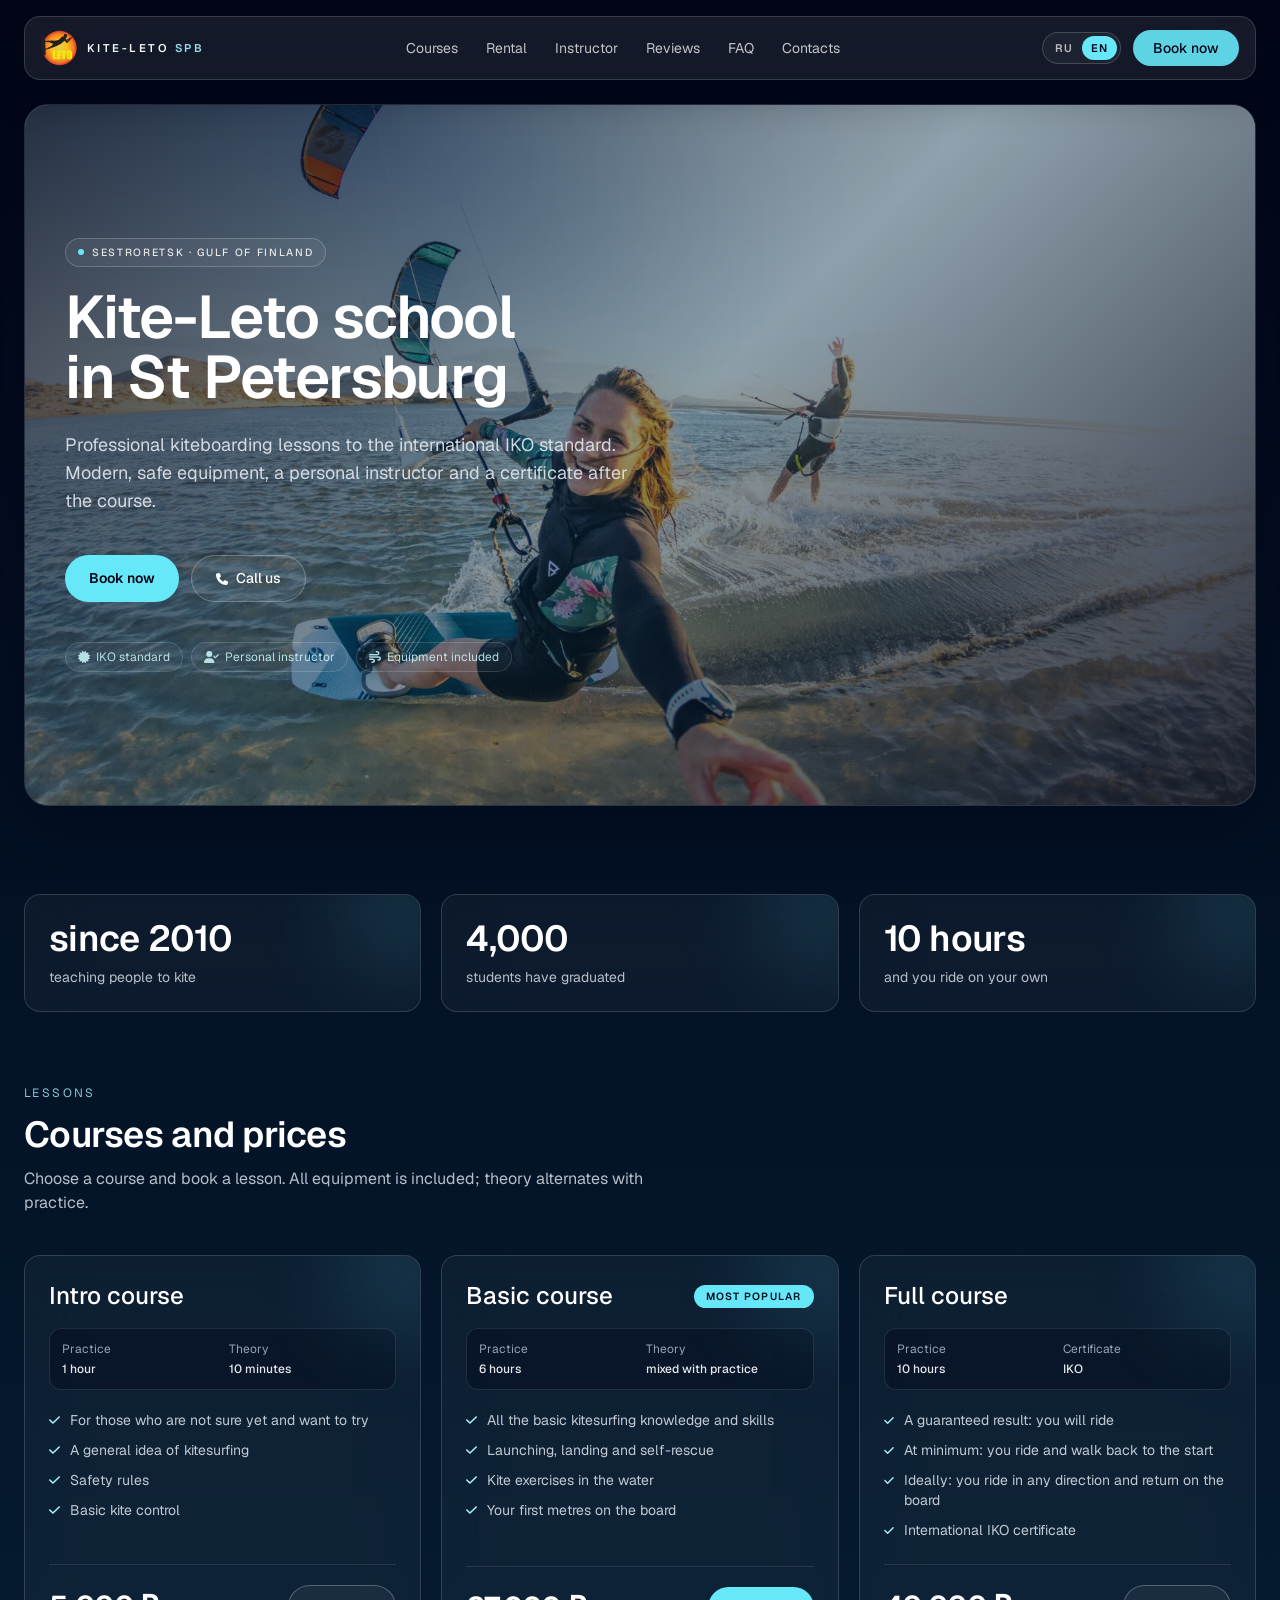
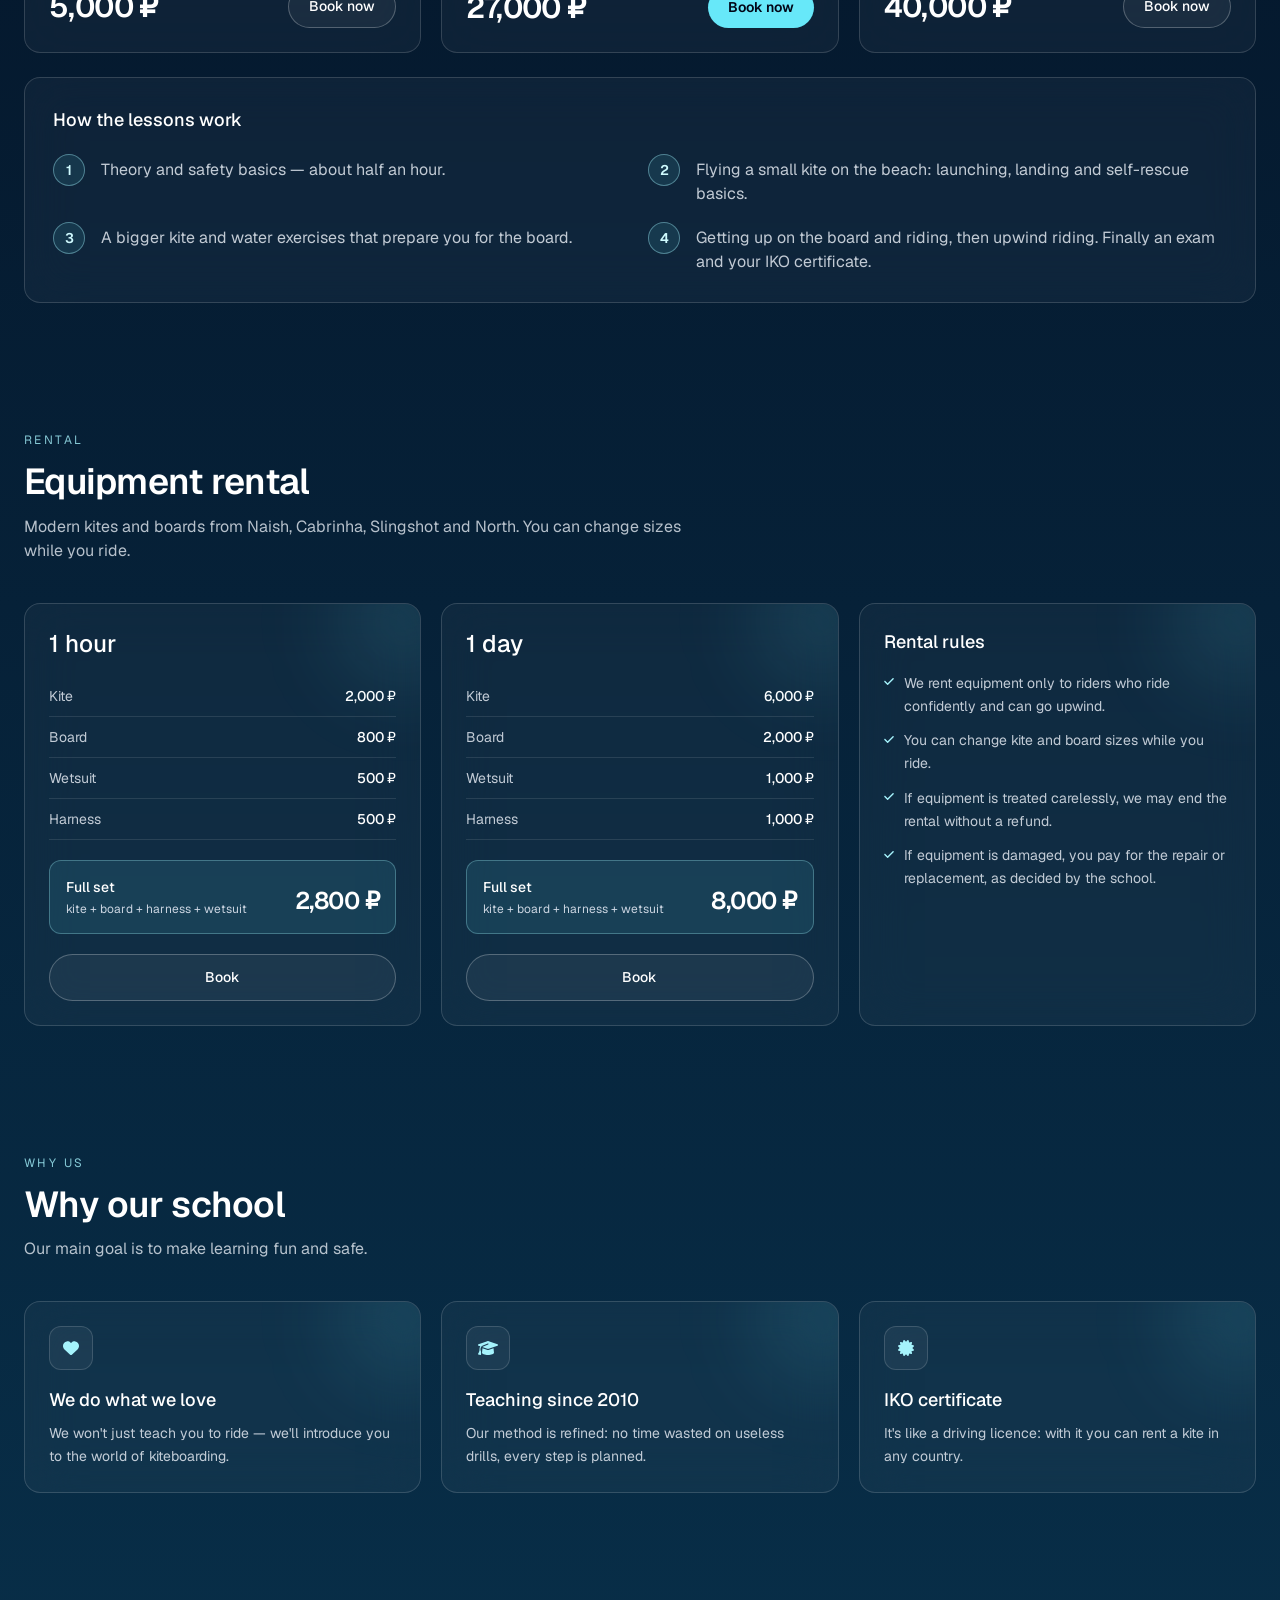
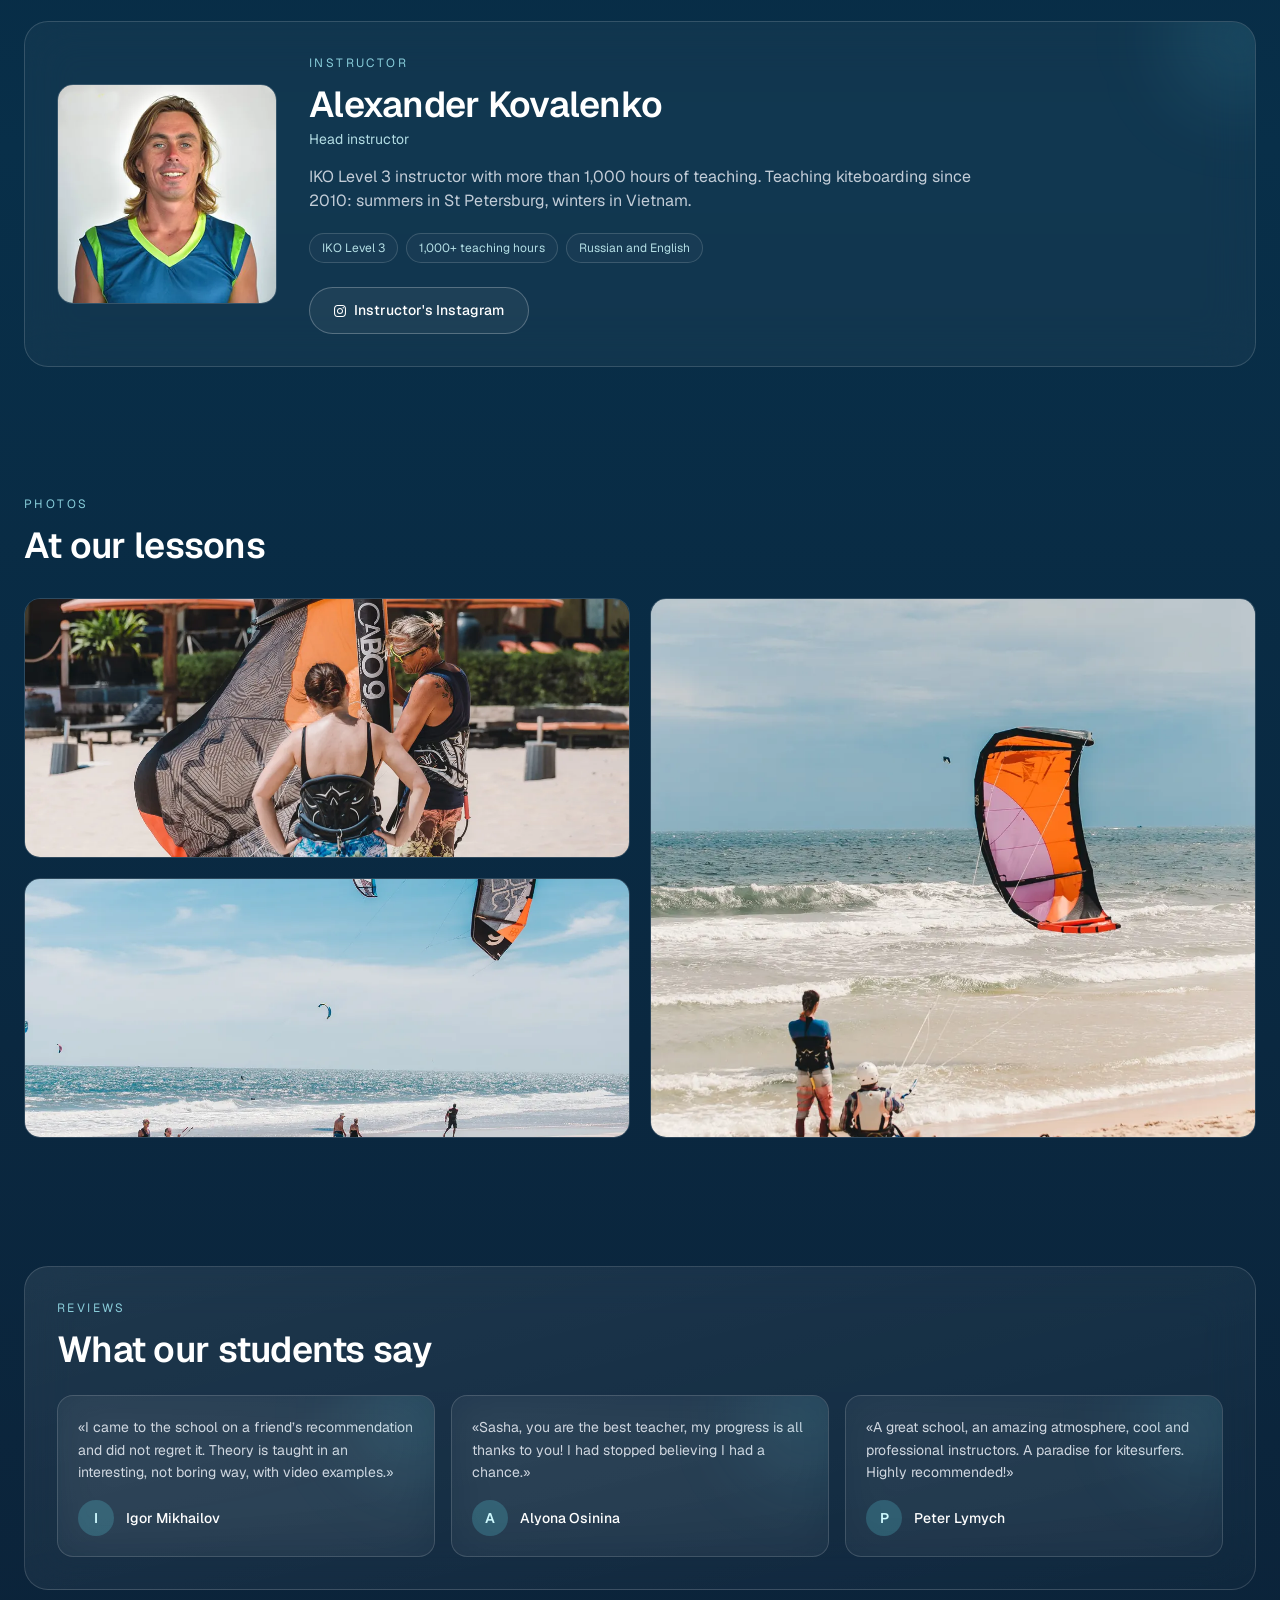
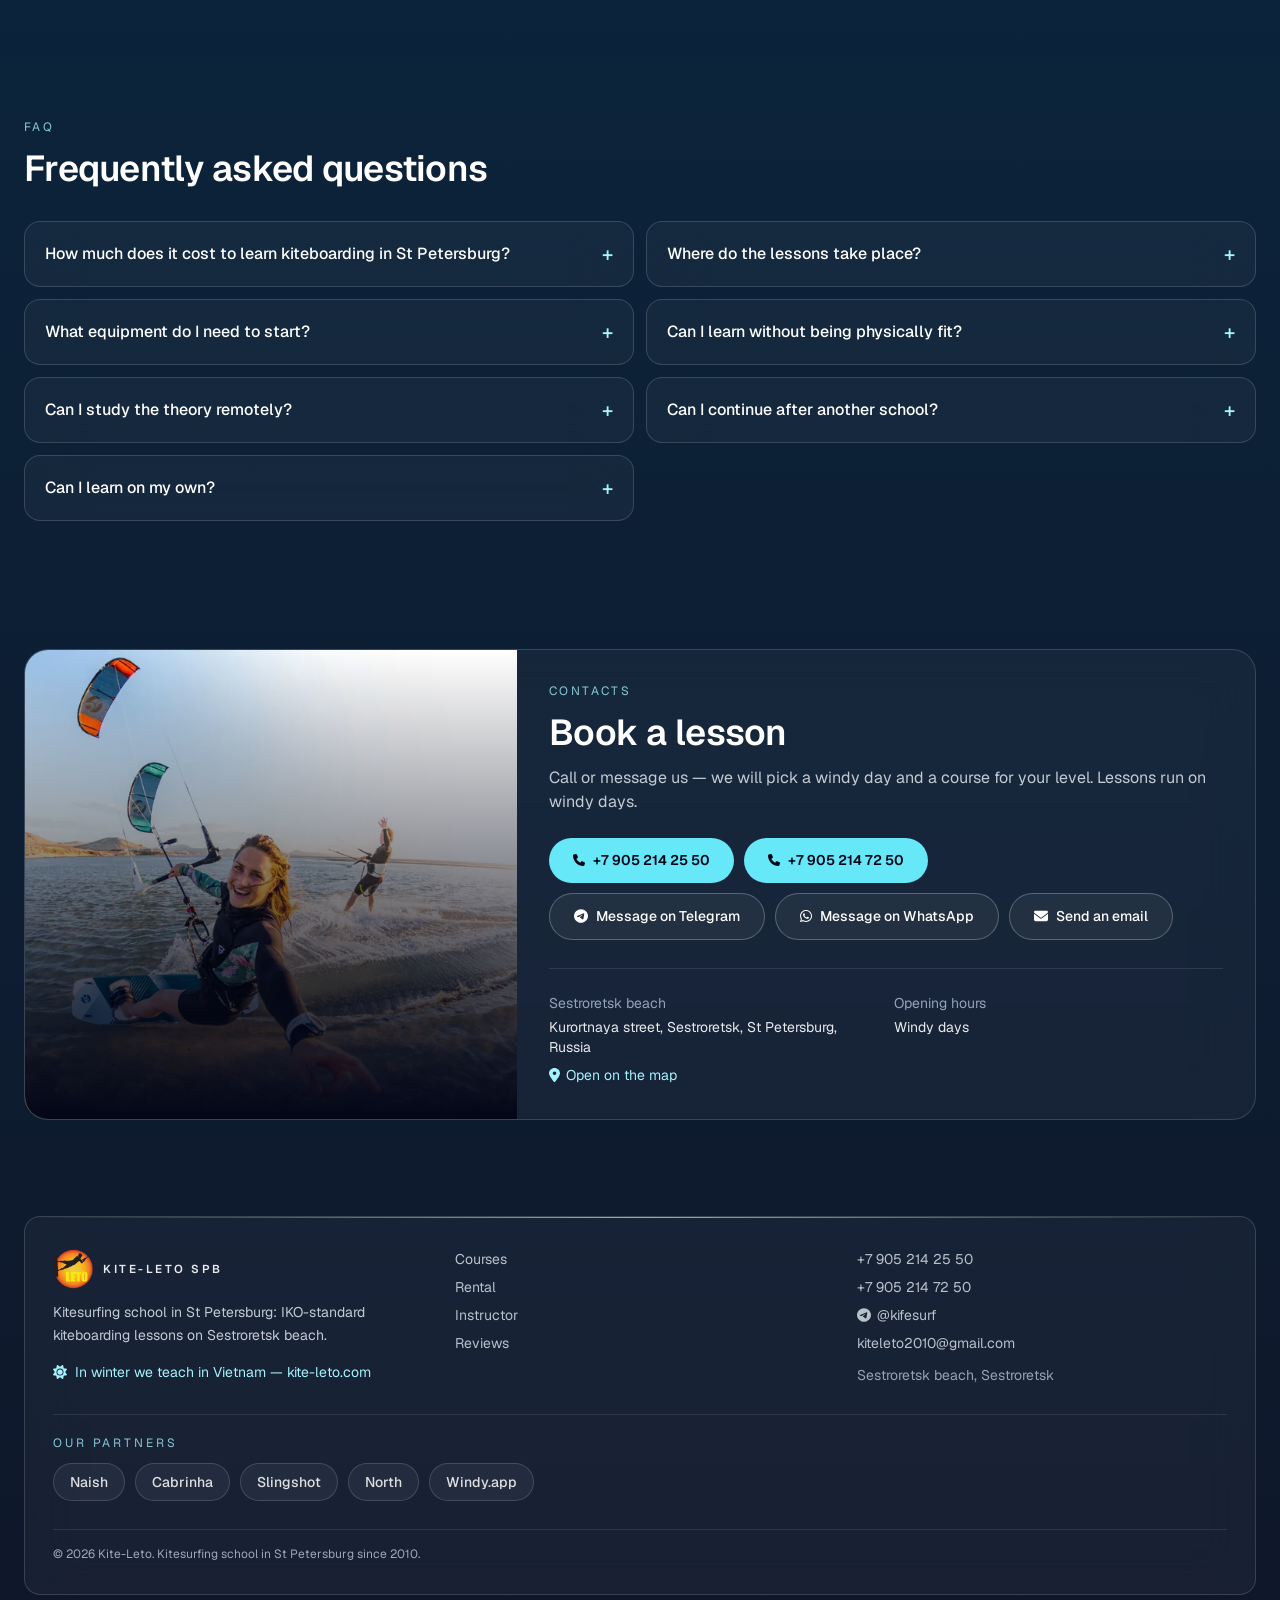
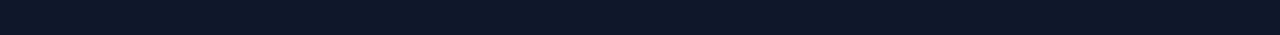
==== index.html @ 66bfcd2e "St Petersburg site" ====
<!DOCTYPE html>
<html lang="ru" data-home-ru="index.html" data-home-en="en.html">
<head>
    <meta charset="UTF-8">
    <meta http-equiv="Content-Security-Policy" content="default-src 'self'; script-src 'self' 'unsafe-inline'; style-src 'self' 'unsafe-inline'; img-src 'self' data:; font-src 'self'; media-src 'self'; connect-src 'self'; frame-src 'none'; object-src 'none'; base-uri 'self'; form-action 'self'">
    <meta name="referrer" content="strict-origin-when-cross-origin">
    <meta name="viewport" content="width=device-width, initial-scale=1.0">
    <title>Кайт-школа в Санкт-Петербурге: обучение в Сестрорецке | Кайт-Лето</title>
    <meta name="description" content="Кайт-школа «Лето» в Санкт-Петербурге: обучение кайтбордингу по стандартам IKO на Сестрорецком пляже. С 2010 года, 4 000 выпускников, всё оборудование включено.">
    <link rel="canonical" href="https://spb.kite-leto.com/">
    <link rel="alternate" hreflang="ru" href="https://spb.kite-leto.com/">
    <link rel="alternate" hreflang="en" href="https://spb.kite-leto.com/en.html">
    <link rel="alternate" hreflang="x-default" href="https://spb.kite-leto.com/">
    <meta name="robots" content="index, follow, max-image-preview:large">
    <meta name="theme-color" content="#020617">
    <meta property="og:type" content="website">
    <meta property="og:site_name" content="Кайт-Лето">
    <meta property="og:locale" content="ru_RU">
    <meta property="og:url" content="https://spb.kite-leto.com/">
    <meta property="og:title" content="Кайт-школа в Санкт-Петербурге: обучение в Сестрорецке">
    <meta property="og:description" content="Обучение кайтбордингу в Санкт-Петербурге по стандартам IKO. Сестрорецкий пляж, Финский залив.">
    <meta property="og:image" content="https://spb.kite-leto.com/images/spb-cover-lg.jpg">
    <meta name="twitter:card" content="summary_large_image">
    <link rel="icon" type="image/png" href="images/favicon.png">
    <link rel="apple-touch-icon" href="images/apple-touch-icon.png">
    <script type="application/ld+json">
{
 "@context": "https://schema.org",
 "@type": "SportsActivityLocation",
 "@id": "https://spb.kite-leto.com/#school",
 "name": "Кайт-школа «Лето» в Санкт-Петербурге",
 "alternateName": [
  "Кайт-Лето СПб",
  "Kite-Leto St Petersburg"
 ],
 "url": "https://spb.kite-leto.com/",
 "logo": "https://spb.kite-leto.com/images/logo-leto.png",
 "image": "https://spb.kite-leto.com/images/spb-cover-lg.jpg",
 "description": "Кайт-школа в Санкт-Петербурге: обучение кайтбордингу по стандарту IKO на Сестрорецком пляже, Финский залив.",
 "foundingDate": "2010",
 "telephone": "+79052142550",
 "email": "kiteleto2010@gmail.com",
 "address": {
  "@type": "PostalAddress",
  "streetAddress": "Курортная улица, Сестрорецкий пляж",
  "addressLocality": "Сестрорецк, Санкт-Петербург",
  "addressCountry": "RU"
 },
 "areaServed": {
  "@type": "City",
  "name": "Санкт-Петербург"
 },
 "employee": {
  "@type": "Person",
  "name": "Alexander Kovalenko",
  "alternateName": "Александр Коваленко",
  "jobTitle": "Head instructor, IKO Level 3",
  "sameAs": [
   "https://www.instagram.com/aleksandr_always_leto/"
  ]
 },
 "knowsLanguage": [
  "ru",
  "en"
 ],
 "priceRange": "5000–40000 RUB",
 "sameAs": [
  "https://t.me/kifesurf",
  "https://www.instagram.com/aleksandr_always_leto/",
  "https://kite-leto.com/"
 ],
 "makesOffer": [
  {
   "@type": "Offer",
   "name": "Ознакомительный курс",
   "price": "5000",
   "priceCurrency": "RUB"
  },
  {
   "@type": "Offer",
   "name": "Базовый курс",
   "price": "27000",
   "priceCurrency": "RUB"
  },
  {
   "@type": "Offer",
   "name": "Полный курс",
   "price": "40000",
   "priceCurrency": "RUB"
  }
 ]
}
    </script>
    <script type="application/ld+json">
{"@context": "https://schema.org", "@type": "FAQPage", "mainEntity": [{"@type": "Question", "name": "Сколько стоит научиться кайтбордингу в Петербурге?", "acceptedAnswer": {"@type": "Answer", "text": "Ознакомительный курс — 5 000 ₽ (1 час практики), базовый — 27 000 ₽ (6 часов), полный — 40 000 ₽ (10 часов и сертификат IKO). Оборудование входит в стоимость."}}, {"@type": "Question", "name": "Где проходят занятия?", "acceptedAnswer": {"@type": "Answer", "text": "На Сестрорецком пляже, Курортная улица, Сестрорецк — на берегу Финского залива. Занимаемся в ветреные дни."}}, {"@type": "Question", "name": "Что нужно из оборудования, чтобы начать?", "acceptedAnswer": {"@type": "Answer", "text": "Ничего. Всё необходимое оборудование предоставляет школа, и оно входит в стоимость обучения."}}, {"@type": "Question", "name": "Можно ли научиться без физической подготовки?", "acceptedAnswer": {"@type": "Answer", "text": "Да, конечно. Кайт держится за счёт веса тела и трапеции, а не силы рук. Дети и девушки легко проходят обучение и потом катаются сами."}}, {"@type": "Question", "name": "Можно ли изучать теорию дистанционно?", "acceptedAnswer": {"@type": "Answer", "text": "Да, можно почитать материалы или посмотреть видеоуроки заранее — это хорошо ускоряет обучение."}}, {"@type": "Question", "name": "Можно ли продолжить обучение после другой школы?", "acceptedAnswer": {"@type": "Answer", "text": "Да. Вы можете завершить обучение у нас на выгодных условиях, не проходя заново уже пройденные часы. Позвоните нам, и мы всё расскажем."}}, {"@type": "Question", "name": "Можно ли научиться самостоятельно?", "acceptedAnswer": {"@type": "Answer", "text": "Возможно, материалов в интернете хватает. Но если учесть потраченное время, риски для здоровья и окружающих и покупку оборудования, самостоятельное обучение теряет смысл."}}]}
    </script>
    <link rel="preload" href="images/spb-cover-lg.webp" as="image" fetchpriority="high">
    <link rel="preload" href="fonts/geist-cyrillic.woff2" as="font" type="font/woff2" crossorigin>
    <link rel="stylesheet" href="site.css">
    <style>
        html { scroll-behavior: smooth; scroll-padding-top: 16px; }
        @media (min-width: 1024px) { html { scroll-padding-top: 96px; } }
        body {
            font-family: 'Geist', 'Inter', Arial, sans-serif;
            background: #020617;
            color: #e2e8f0;
            -webkit-font-smoothing: antialiased;
        }
        ::selection { background: #67e8f9; color: #020617; }

        .page-bg { background: linear-gradient(180deg, #020617 0%, #082f49 52%, #0f172a 100%); }

        /* Glass card with soft cyan glow, like the reference */
        .glass {
            position: relative;
            overflow: hidden;
            border: 1px solid rgba(255,255,255,0.15);
            background: rgba(255,255,255,0.04);
            backdrop-filter: blur(24px);
            -webkit-backdrop-filter: blur(24px);
            transition: transform .3s ease, border-color .3s ease, background .3s ease;
        }
        .glass.hoverable:hover {
            transform: translateY(-4px);
            border-color: rgba(165,243,252,0.45);
            background: rgba(255,255,255,0.07);
        }
        .glass .glow {
            pointer-events: none;
            position: absolute;
            right: -56px; top: -56px;
            width: 144px; height: 144px;
            border-radius: 999px;
            background: rgba(103,232,249,0.10);
            filter: blur(40px);
            transition: background .3s ease;
        }
        .glass.hoverable:hover .glow { background: rgba(103,232,249,0.20); }
        .glass .zoom img { transition: transform .5s ease; }
        .glass.hoverable:hover .zoom img { transform: scale(1.05); }

        .eyebrow { font-size: 0.75rem; text-transform: uppercase; letter-spacing: 0.2em; color: rgba(165,243,252,0.8); }
        .h2 { margin-top: .75rem; font-size: clamp(1.875rem, 3.2vw, 2.25rem); font-weight: 600; letter-spacing: -0.02em; color: #fff; line-height: 1.15; }

        .btn-primary {
            border-radius: 999px; background: #67e8f9; color: #020617;
            font-weight: 600; font-size: .875rem; padding: .75rem 1.5rem;
            transition: transform .2s ease, background .2s ease; display: inline-flex; align-items: center; justify-content: center;
        }
        .btn-primary:hover { transform: translateY(-2px); background: #a5f3fc; }
        .btn-outline {
            border-radius: 999px; border: 1px solid rgba(255,255,255,0.25); background: rgba(255,255,255,0.05);
            color: #fff; font-weight: 500; font-size: .875rem; padding: .75rem 1.5rem;
            transition: transform .2s ease, background .2s ease; display: inline-flex; align-items: center; justify-content: center;
        }
        .btn-outline:hover { transform: translateY(-2px); background: rgba(255,255,255,0.10); }

        .chip { border-radius: 999px; border: 1px solid rgba(255,255,255,0.15); background: rgba(255,255,255,0.03); padding: .375rem .75rem; }

        .grain {
            pointer-events: none; position: absolute; inset: 0; opacity: .07; mix-blend-mode: soft-light;
            background-image: radial-gradient(rgba(255,255,255,0.35) 0.6px, transparent 0.6px);
            background-size: 3px 3px;
        }

        /* Reveal on scroll */
        .reveal { opacity: 0; transform: translateY(20px); transition: opacity .7s ease, transform .7s ease; }
        .reveal.in { opacity: 1; transform: none; }
        @keyframes rise { from { opacity: 0; transform: translateY(18px); } to { opacity: 1; transform: none; } }
        .rise { animation: rise .8s cubic-bezier(.2,.8,.2,1) both; }
        .rise-1 { animation-delay: .05s } .rise-2 { animation-delay: .15s } .rise-3 { animation-delay: .25s } .rise-4 { animation-delay: .35s } .rise-5 { animation-delay: .45s }

        /* Horizontal rails (gallery + reviews) */
        .rail { display: flex; gap: 14px; overflow-x: auto; scroll-snap-type: x mandatory; scroll-behavior: smooth; padding-bottom: 12px; scrollbar-width: thin; scrollbar-color: rgba(103,232,249,.35) transparent; }
        .rail::-webkit-scrollbar { height: 6px; }
        .rail::-webkit-scrollbar-thumb { background: rgba(103,232,249,.35); border-radius: 6px; }
        .rail > * { flex: 0 0 auto; scroll-snap-align: start; }
        .gallery-tile { width: min(78vw, 400px); height: clamp(230px, 40vw, 300px); cursor: zoom-in; }
        .review-card { width: min(84vw, 360px); }
        .rail-btn, .rail-btn-look {
            position: absolute; top: 50%; transform: translateY(-50%); z-index: 5;
            width: 44px; height: 44px; border-radius: 999px;
            display: flex; align-items: center; justify-content: center;
            background: rgba(2,6,23,.7); border: 1px solid rgba(255,255,255,.2); color: #fff;
            backdrop-filter: blur(10px); transition: opacity .3s ease, background .3s ease;
        }
        .rail-btn:hover, .rail-btn-look:hover { background: rgba(103,232,249,.25); }
        .rail-btn.is-hidden { opacity: 0; pointer-events: none; }

        /* Language switch */
        .lang-switch { display: inline-flex; border: 1px solid rgba(255,255,255,.18); border-radius: 999px; padding: 3px; background: rgba(255,255,255,.04); }
        .lang-switch button { font-size: 11px; font-weight: 600; letter-spacing: .08em; padding: 4px 9px; border-radius: 999px; color: rgba(255,255,255,.7); transition: background .2s, color .2s; }
        .lang-switch button.active { background: #67e8f9; color: #020617; }

        /* Mobile menu */
        #mobileMenu { transition: opacity .3s ease, transform .3s ease, visibility .3s; opacity: 0; visibility: hidden; transform: translateY(-8px); }
        #mobileMenu.open { opacity: 1; visibility: visible; transform: none; }

        /* Form */
        .field label { display: block; font-size: 12px; font-weight: 500; color: #cbd5e1; margin-bottom: 6px; letter-spacing: .02em; }
        .field input, .field select, .field textarea {
            width: 100%; background: rgba(2,6,23,.5); border: 1px solid rgba(255,255,255,.14); border-radius: 12px;
            padding: 11px 13px; color: #fff; font-size: 15px; transition: border-color .2s, box-shadow .2s;
        }
        .field select option { background: #0b1526; }
        .field input::placeholder, .field textarea::placeholder { color: #64748b; }
        .field input:focus, .field select:focus, .field textarea:focus { outline: none; border-color: rgba(165,243,252,.7); box-shadow: 0 0 0 3px rgba(103,232,249,.15); }
        input[type="date"] { color-scheme: dark; }

        /* Lightbox / film modal */
        .modal { position: fixed; inset: 0; z-index: 70; background: rgba(2,6,23,.94); display: flex; align-items: center; justify-content: center; padding: 20px; opacity: 0; visibility: hidden; transition: opacity .3s ease, visibility .3s; }
        .modal.open { opacity: 1; visibility: visible; }
        .modal img, .modal video { max-width: min(94vw, 1200px); max-height: 86vh; border-radius: 16px; border: 1px solid rgba(255,255,255,.15); }

        @media (prefers-reduced-motion: reduce) {
            .reveal, .rise { opacity: 1 !important; transform: none !important; animation: none !important; }
        }
    
        .lang-switch a { font-size: 11px; font-weight: 600; letter-spacing: .08em; padding: 4px 9px; border-radius: 999px; color: rgba(255,255,255,.7); transition: background .2s, color .2s; }
        .lang-switch a.active { background: #67e8f9; color: #020617; }
    </style>
</head>
<body>
<a href="#main" class="sr-only focus:not-sr-only focus:absolute focus:left-4 focus:top-4 focus:z-[80] focus:rounded-lg focus:bg-slate-950 focus:px-3 focus:py-2 focus:text-sm">Перейти к содержанию</a>

<div class="page-bg min-h-screen">

    <header class="relative top-0 z-50 mx-auto w-full max-w-7xl lg:sticky px-4 pt-2 sm:px-6 sm:pt-4">
        <div class="flex h-16 w-full items-center justify-between rounded-2xl border border-white/15 bg-white/[0.08] px-4 shadow-[0_12px_40px_rgba(2,8,23,0.38)] backdrop-blur-2xl">
            <a href="#home" class="flex items-center gap-2.5 text-[0.7rem] font-semibold uppercase tracking-[0.22em] text-white/95 transition hover:text-cyan-100">
                <img src="images/logo-leto.png" alt="Кайт-Лето" class="h-9 w-9 object-contain">
                <span>Кайт-Лето <span class="text-cyan-200/90">СПб</span></span>
            </a>
            <nav class="hidden items-center gap-7 lg:flex" aria-label="Основное меню">
                <a href="#lessons" class="text-sm text-white/75 transition hover:text-white">Обучение</a>
                <a href="#rent" class="text-sm text-white/75 transition hover:text-white">Прокат</a>
                <a href="#instructor" class="text-sm text-white/75 transition hover:text-white">Инструктор</a>
                <a href="#reviews" class="text-sm text-white/75 transition hover:text-white">Отзывы</a>
                <a href="#faq" class="text-sm text-white/75 transition hover:text-white">Вопросы</a>
                <a href="#contacts" class="text-sm text-white/75 transition hover:text-white">Контакты</a>
            </nav>
            <div class="flex items-center gap-3">
                <div class="lang-switch" role="group" aria-label="Язык"><a href="index.html" data-lang="ru" hreflang="ru" class="active" aria-current="true">RU</a><a href="en.html" data-lang="en" hreflang="en">EN</a></div>
                <a href="#contacts" class="hidden rounded-full bg-cyan-300/90 px-5 py-2 text-sm font-medium text-slate-950 transition hover:bg-cyan-200 sm:inline-flex">Записаться</a>
                <button type="button" id="menuToggle" aria-label="Открыть меню" aria-expanded="false" class="rounded-xl border border-white/20 bg-white/10 p-2.5 text-white transition hover:bg-white/15 lg:hidden">
                    <span class="block h-0.5 w-5 bg-current"></span><span class="mt-1 block h-0.5 w-5 bg-current"></span>
                </button>
            </div>
        </div>
        <div id="mobileMenu" class="absolute inset-x-4 top-full mt-2 rounded-2xl sm:inset-x-6 border border-white/15 bg-slate-950/90 p-3 backdrop-blur-2xl lg:hidden">
            <a href="#lessons" class="block rounded-xl px-4 py-3 text-white/85 hover:bg-white/5">Обучение</a>
            <a href="#rent" class="block rounded-xl px-4 py-3 text-white/85 hover:bg-white/5">Прокат</a>
            <a href="#instructor" class="block rounded-xl px-4 py-3 text-white/85 hover:bg-white/5">Инструктор</a>
            <a href="#reviews" class="block rounded-xl px-4 py-3 text-white/85 hover:bg-white/5">Отзывы</a>
            <a href="#faq" class="block rounded-xl px-4 py-3 text-white/85 hover:bg-white/5">Вопросы</a>
            <a href="#contacts" class="block rounded-xl px-4 py-3 text-white/85 hover:bg-white/5">Контакты</a>
            <a href="#contacts" class="btn-primary mt-2 w-full">Записаться</a>
        </div>
    </header>

    <main id="main" class="relative">

        <section id="home" class="relative mx-auto mt-2 w-full max-w-7xl px-4 pb-6 sm:mt-6 sm:px-6 sm:pb-14 lg:pb-20">
            <div class="relative flex min-h-[60vh] items-center overflow-hidden rounded-3xl border border-white/15 px-5 py-10 shadow-[0_24px_60px_rgba(2,8,23,0.5)] sm:min-h-[78vh] sm:px-10 sm:py-24">
                <img src="images/spb-cover-lg.webp" srcset="images/spb-cover-md.webp 900w, images/spb-cover-lg.webp 1680w" sizes="100vw" alt="Кайтер на воде" class="absolute inset-0 h-full w-full object-cover" style="object-position:60% center" fetchpriority="high">
                <div class="pointer-events-none absolute inset-0 bg-[linear-gradient(135deg,rgba(2,6,23,0.80),rgba(8,47,73,0.45)_50%,rgba(2,6,23,0.84))]"></div>
                <div class="grain" aria-hidden="true"></div>
                <div class="relative">
                    <div class="rise rise-1 inline-flex items-center gap-2 rounded-full border border-white/20 bg-white/5 px-3 py-1.5 text-[0.65rem] font-medium uppercase tracking-[0.16em] text-white/85 backdrop-blur">
                        <span class="h-1.5 w-1.5 rounded-full bg-cyan-300"></span><span>Сестрорецк · Финский залив</span>
                    </div>
                    <h1 class="rise rise-3 mt-5 max-w-3xl text-[2.15rem] font-semibold leading-[1.08] tracking-[-0.02em] text-white sm:text-6xl">
                        <span class="sr-only">Кайт-школа в Санкт-Петербурге: </span><span class="block">Кайт-школа «Лето»</span><span class="block">в Санкт‑Петербурге</span>
                    </h1>
                    <p class="rise rise-4 mt-6 max-w-xl text-base leading-relaxed text-slate-200/90 sm:text-lg">Профессиональное обучение кайтбордингу по международному стандарту IKO. Современное и безопасное оборудование, личный инструктор и сертификат после курса.</p>
                    <div class="rise rise-5 mt-9 flex flex-col gap-3 sm:mt-10 sm:flex-row">
                        <a href="#contacts" class="btn-primary">Записаться</a>
                        <a href="tel:+79052142550" class="btn-outline"><i class="fas fa-phone mr-2 text-xs"></i>Позвонить</a>
                    </div>
                    <div class="rise rise-5 mt-10 flex flex-wrap gap-2 text-xs text-cyan-100/85"><span class="chip"><i class="fas fa-certificate mr-1.5"></i>Стандарт IKO</span><span class="chip"><i class="fas fa-user-check mr-1.5"></i>Личный инструктор</span><span class="chip"><i class="fas fa-wind mr-1.5"></i>Оборудование включено</span></div>
                </div>
            </div>
        </section>

        <section class="mx-auto w-full max-w-7xl px-4 py-2 sm:px-6">
            <div class="grid grid-cols-3 gap-2.5 sm:gap-5">
                <div class="reveal glass rounded-2xl p-3.5 sm:p-6"><div class="glow"></div>
                    <p class="whitespace-nowrap text-lg font-semibold tracking-[-0.02em] text-white sm:text-4xl">с 2010</p>
                    <p class="mt-1 text-xs leading-snug text-slate-200/80 sm:mt-2 sm:text-sm">года учим кататься на кайте</p></div>
                <div class="reveal glass rounded-2xl p-3.5 sm:p-6"><div class="glow"></div>
                    <p class="whitespace-nowrap text-lg font-semibold tracking-[-0.02em] text-white sm:text-4xl">4 000</p>
                    <p class="mt-1 text-xs leading-snug text-slate-200/80 sm:mt-2 sm:text-sm">выпускников прошли обучение</p></div>
                <div class="reveal glass rounded-2xl p-3.5 sm:p-6"><div class="glow"></div>
                    <p class="whitespace-nowrap text-lg font-semibold tracking-[-0.02em] text-white sm:text-4xl">10 часов</p>
                    <p class="mt-1 text-xs leading-snug text-slate-200/80 sm:mt-2 sm:text-sm">и вы катаетесь самостоятельно</p></div>
            </div>
        </section>

        <section id="lessons" class="mx-auto w-full max-w-7xl px-4 py-6 sm:px-6 sm:py-16">
            <div class="reveal max-w-2xl">
                <p class="eyebrow">Обучение</p>
                <h2 class="h2">Курсы и цены</h2>
                <p class="mt-3 text-sm leading-relaxed text-slate-200/80 sm:text-base">Выберите курс и запишитесь на занятие. Всё оборудование входит в стоимость, теория чередуется с практикой.</p>
            </div>
            <div class="mt-8 grid gap-4 sm:gap-5 lg:mt-10 lg:grid-cols-3">
                <article class="reveal glass hoverable flex flex-col rounded-2xl p-5 sm:p-6" style="transition-delay:0.00s">
                    <div class="glow"></div>
                    <h3 class="text-2xl font-medium text-white">Ознакомительный курс</h3>
                    <div class="mt-4 grid grid-cols-2 gap-3 rounded-xl border border-white/10 bg-slate-950/35 p-3 text-xs text-slate-200/85">
                        <p><span class="block text-slate-400">Практика</span><span class="mt-1 block font-medium text-white/90">1 час</span></p>
                        <p><span class="block text-slate-400">Теория</span><span class="mt-1 block font-medium text-white/90">10 минут</span></p>
                    </div>
                    <ul class="mt-5 flex-1 space-y-2.5 text-sm text-slate-200/85">
                        <li class="flex items-start gap-2.5"><i class="fas fa-check mt-1 text-xs text-cyan-200"></i><span>Для тех, кто пока сомневается и хочет попробовать</span></li>
                        <li class="flex items-start gap-2.5"><i class="fas fa-check mt-1 text-xs text-cyan-200"></i><span>Общее понимание кайтсерфинга</span></li>
                        <li class="flex items-start gap-2.5"><i class="fas fa-check mt-1 text-xs text-cyan-200"></i><span>Техника безопасности</span></li>
                        <li class="flex items-start gap-2.5"><i class="fas fa-check mt-1 text-xs text-cyan-200"></i><span>Базовое управление кайтом</span></li>
                    </ul>
                    <div class="mt-6 flex items-center justify-between border-t border-white/10 pt-5">
                        <span class="whitespace-nowrap text-3xl font-semibold tracking-[-0.02em] text-white">5 000 ₽</span>
                        <a href="#contacts" class="btn-outline !px-5 !py-2.5">Записаться</a>
                    </div>
                </article>
                <article class="reveal glass hoverable flex flex-col rounded-2xl p-5 sm:p-6 border-cyan-200/50 bg-white/[0.07]" style="transition-delay:0.08s">
                    <div class="glow"></div>
                    <div class="flex items-center justify-between gap-3"><h3 class="text-2xl font-medium text-white">Базовый курс</h3><span class="rounded-full bg-cyan-300 px-3 py-1 text-[0.65rem] font-semibold uppercase tracking-[0.12em] text-slate-950">Популярный</span></div>
                    <div class="mt-4 grid grid-cols-2 gap-3 rounded-xl border border-white/10 bg-slate-950/35 p-3 text-xs text-slate-200/85">
                        <p><span class="block text-slate-400">Практика</span><span class="mt-1 block font-medium text-white/90">6 часов</span></p>
                        <p><span class="block text-slate-400">Теория</span><span class="mt-1 block font-medium text-white/90">вместе с практикой</span></p>
                    </div>
                    <ul class="mt-5 flex-1 space-y-2.5 text-sm text-slate-200/85">
                        <li class="flex items-start gap-2.5"><i class="fas fa-check mt-1 text-xs text-cyan-200"></i><span>Все базовые знания и навыки кайтсерфинга</span></li>
                        <li class="flex items-start gap-2.5"><i class="fas fa-check mt-1 text-xs text-cyan-200"></i><span>Запуск, посадка и самоспасение</span></li>
                        <li class="flex items-start gap-2.5"><i class="fas fa-check mt-1 text-xs text-cyan-200"></i><span>Упражнения с кайтом в воде</span></li>
                        <li class="flex items-start gap-2.5"><i class="fas fa-check mt-1 text-xs text-cyan-200"></i><span>Первые метры на доске</span></li>
                    </ul>
                    <div class="mt-6 flex items-center justify-between border-t border-white/10 pt-5">
                        <span class="whitespace-nowrap text-3xl font-semibold tracking-[-0.02em] text-white">27 000 ₽</span>
                        <a href="#contacts" class="btn-primary !px-5 !py-2.5">Записаться</a>
                    </div>
                </article>
                <article class="reveal glass hoverable flex flex-col rounded-2xl p-5 sm:p-6" style="transition-delay:0.16s">
                    <div class="glow"></div>
                    <h3 class="text-2xl font-medium text-white">Полный курс</h3>
                    <div class="mt-4 grid grid-cols-2 gap-3 rounded-xl border border-white/10 bg-slate-950/35 p-3 text-xs text-slate-200/85">
                        <p><span class="block text-slate-400">Практика</span><span class="mt-1 block font-medium text-white/90">10 часов</span></p>
                        <p><span class="block text-slate-400">Сертификат</span><span class="mt-1 block font-medium text-white/90">IKO</span></p>
                    </div>
                    <ul class="mt-5 flex-1 space-y-2.5 text-sm text-slate-200/85">
                        <li class="flex items-start gap-2.5"><i class="fas fa-check mt-1 text-xs text-cyan-200"></i><span>100% результат: вы начнёте кататься</span></li>
                        <li class="flex items-start gap-2.5"><i class="fas fa-check mt-1 text-xs text-cyan-200"></i><span>Минимум — катаетесь и возвращаетесь к старту пешком</span></li>
                        <li class="flex items-start gap-2.5"><i class="fas fa-check mt-1 text-xs text-cyan-200"></i><span>Оптимально — катаетесь в любую сторону и возвращаетесь на доске</span></li>
                        <li class="flex items-start gap-2.5"><i class="fas fa-check mt-1 text-xs text-cyan-200"></i><span>Международный сертификат IKO</span></li>
                    </ul>
                    <div class="mt-6 flex items-center justify-between border-t border-white/10 pt-5">
                        <span class="whitespace-nowrap text-3xl font-semibold tracking-[-0.02em] text-white">40 000 ₽</span>
                        <a href="#contacts" class="btn-outline !px-5 !py-2.5">Записаться</a>
                    </div>
                </article>
            </div>
            <div class="reveal mt-5 rounded-2xl border border-white/15 bg-white/[0.04] p-5 backdrop-blur-xl sm:mt-6 sm:p-7">
                <h3 class="text-lg font-medium text-white">Как проходит обучение</h3>
                <ol class="mt-5 grid gap-4 md:grid-cols-2">
                    <li class="flex gap-4"><span class="flex h-8 w-8 flex-none items-center justify-center rounded-full border border-cyan-200/40 bg-cyan-300/10 text-sm font-semibold text-cyan-100">1</span><span class="pt-1 text-sm leading-relaxed text-slate-200/85 sm:text-base">Теория и основы безопасности — около получаса.</span></li>
                    <li class="flex gap-4"><span class="flex h-8 w-8 flex-none items-center justify-center rounded-full border border-cyan-200/40 bg-cyan-300/10 text-sm font-semibold text-cyan-100">2</span><span class="pt-1 text-sm leading-relaxed text-slate-200/85 sm:text-base">Управление маленьким кайтом на берегу: запуск, посадка, основы самоспасения.</span></li>
                    <li class="flex gap-4"><span class="flex h-8 w-8 flex-none items-center justify-center rounded-full border border-cyan-200/40 bg-cyan-300/10 text-sm font-semibold text-cyan-100">3</span><span class="pt-1 text-sm leading-relaxed text-slate-200/85 sm:text-base">Кайт побольше и упражнения в воде, которые готовят к доске.</span></li>
                    <li class="flex gap-4"><span class="flex h-8 w-8 flex-none items-center justify-center rounded-full border border-cyan-200/40 bg-cyan-300/10 text-sm font-semibold text-cyan-100">4</span><span class="pt-1 text-sm leading-relaxed text-slate-200/85 sm:text-base">Постановка на доску и езда, затем лавировка — езда против ветра. В конце экзамен и сертификат IKO.</span></li>
                </ol>
            </div>
        </section>

        <section id="rent" class="mx-auto w-full max-w-7xl px-4 py-6 sm:px-6 sm:py-16">
            <div class="reveal max-w-2xl">
                <p class="eyebrow">Прокат</p>
                <h2 class="h2">Прокат оборудования</h2>
                <p class="mt-3 text-sm leading-relaxed text-slate-200/80 sm:text-base">Современные кайты и доски Naish, Cabrinha, Slingshot и North. Размеры можно менять в процессе катания.</p>
            </div>
            <div class="mt-8 grid gap-4 sm:gap-5 lg:mt-10 lg:grid-cols-3">
                <article class="reveal glass flex flex-col rounded-2xl p-5 sm:p-6"><div class="glow"></div>
                    <h3 class="text-2xl font-medium text-white">1 час</h3>
                    <ul class="mt-4 text-sm text-slate-200/85"><li class="flex justify-between gap-4 border-b border-white/10 py-2.5"><span>Кайт</span><span class="whitespace-nowrap font-medium text-white">2 000 ₽</span></li><li class="flex justify-between gap-4 border-b border-white/10 py-2.5"><span>Доска</span><span class="whitespace-nowrap font-medium text-white">800 ₽</span></li><li class="flex justify-between gap-4 border-b border-white/10 py-2.5"><span>Гидрокостюм</span><span class="whitespace-nowrap font-medium text-white">500 ₽</span></li><li class="flex justify-between gap-4 border-b border-white/10 py-2.5"><span>Трапеция</span><span class="whitespace-nowrap font-medium text-white">500 ₽</span></li></ul>
                    <div class="mt-5 flex items-end justify-between gap-4 rounded-xl border border-cyan-200/30 bg-cyan-300/10 p-4">
                        <p><span class="block text-sm font-medium text-white">Комплект целиком</span><span class="mt-1 block text-xs text-slate-300">кайт + доска + трапеция + гидрокостюм</span></p>
                        <span class="whitespace-nowrap text-2xl font-semibold tracking-[-0.02em] text-white">2 800 ₽</span>
                    </div>
                    <a href="#contacts" class="btn-outline mt-5">Забронировать</a>
                </article>
                <article class="reveal glass flex flex-col rounded-2xl p-5 sm:p-6"><div class="glow"></div>
                    <h3 class="text-2xl font-medium text-white">1 день</h3>
                    <ul class="mt-4 text-sm text-slate-200/85"><li class="flex justify-between gap-4 border-b border-white/10 py-2.5"><span>Кайт</span><span class="whitespace-nowrap font-medium text-white">6 000 ₽</span></li><li class="flex justify-between gap-4 border-b border-white/10 py-2.5"><span>Доска</span><span class="whitespace-nowrap font-medium text-white">2 000 ₽</span></li><li class="flex justify-between gap-4 border-b border-white/10 py-2.5"><span>Гидрокостюм</span><span class="whitespace-nowrap font-medium text-white">1 000 ₽</span></li><li class="flex justify-between gap-4 border-b border-white/10 py-2.5"><span>Трапеция</span><span class="whitespace-nowrap font-medium text-white">1 000 ₽</span></li></ul>
                    <div class="mt-5 flex items-end justify-between gap-4 rounded-xl border border-cyan-200/30 bg-cyan-300/10 p-4">
                        <p><span class="block text-sm font-medium text-white">Комплект целиком</span><span class="mt-1 block text-xs text-slate-300">кайт + доска + трапеция + гидрокостюм</span></p>
                        <span class="whitespace-nowrap text-2xl font-semibold tracking-[-0.02em] text-white">8 000 ₽</span>
                    </div>
                    <a href="#contacts" class="btn-outline mt-5">Забронировать</a>
                </article>
                <article class="reveal glass rounded-2xl p-5 sm:p-6"><div class="glow"></div>
                    <h3 class="text-lg font-medium text-white">Правила проката</h3>
                    <ul class="mt-4 space-y-3 text-sm leading-relaxed text-slate-200/85">
                        <li class="flex items-start gap-2.5"><i class="fas fa-check mt-1 text-xs text-cyan-200"></i><span>Оборудование выдаём только тем, кто уверенно катается и умеет лавировать.</span></li>
                        <li class="flex items-start gap-2.5"><i class="fas fa-check mt-1 text-xs text-cyan-200"></i><span>Размеры кайтов и досок можно менять в процессе катания.</span></li>
                        <li class="flex items-start gap-2.5"><i class="fas fa-check mt-1 text-xs text-cyan-200"></i><span>При небрежном обращении с оборудованием мы можем прекратить аренду без возврата денег.</span></li>
                        <li class="flex items-start gap-2.5"><i class="fas fa-check mt-1 text-xs text-cyan-200"></i><span>Если оборудование повреждено, вы оплачиваете ремонт или замену — на усмотрение администратора школы.</span></li>
                    </ul>
                </article>
            </div>
        </section>

        <section id="why" class="mx-auto w-full max-w-7xl px-4 py-6 sm:px-6 sm:py-16">
            <div class="reveal max-w-2xl">
                <p class="eyebrow">Почему мы</p>
                <h2 class="h2">Почему наша школа</h2>
                <p class="mt-3 text-sm leading-relaxed text-slate-200/80 sm:text-base">Наша главная цель — сделать обучение интересным и безопасным.</p>
            </div>
            <div class="mt-8 grid gap-4 sm:gap-5 lg:mt-10 lg:grid-cols-3">
                <article class="reveal glass rounded-2xl p-5 sm:p-6"><div class="glow"></div>
                    <span class="flex h-11 w-11 items-center justify-center rounded-xl border border-white/15 bg-white/5 text-cyan-200"><i class="fas fa-heart"></i></span>
                    <h3 class="mt-4 text-lg font-medium text-white">Делаем то, что любим</h3>
                    <p class="mt-2 text-sm leading-relaxed text-slate-200/85">Мы не просто научим вас кататься, а познакомим с миром кайтбординга.</p>
                </article>
                <article class="reveal glass rounded-2xl p-5 sm:p-6"><div class="glow"></div>
                    <span class="flex h-11 w-11 items-center justify-center rounded-xl border border-white/15 bg-white/5 text-cyan-200"><i class="fas fa-graduation-cap"></i></span>
                    <h3 class="mt-4 text-lg font-medium text-white">Учим с 2010 года</h3>
                    <p class="mt-2 text-sm leading-relaxed text-slate-200/85">Методика отточена: вы не тратите время на бесполезные упражнения, каждый шаг продуман.</p>
                </article>
                <article class="reveal glass rounded-2xl p-5 sm:p-6"><div class="glow"></div>
                    <span class="flex h-11 w-11 items-center justify-center rounded-xl border border-white/15 bg-white/5 text-cyan-200"><i class="fas fa-certificate"></i></span>
                    <h3 class="mt-4 text-lg font-medium text-white">Сертификат IKO</h3>
                    <p class="mt-2 text-sm leading-relaxed text-slate-200/85">Он как права на автомобиль: с ним вам дадут кайт в прокат в любой стране.</p>
                </article>
            </div>
        </section>

        <section id="instructor" class="mx-auto w-full max-w-7xl px-4 py-6 sm:px-6 sm:py-16">
            <div class="reveal glass grid items-center gap-6 rounded-3xl p-5 sm:grid-cols-[220px_1fr] sm:gap-8 sm:p-8"><div class="glow"></div>
                <img src="images/spb-kovalenko.webp" alt="Александр Коваленко, главный инструктор" loading="lazy" class="aspect-square w-40 rounded-2xl border border-white/15 object-cover sm:w-full">
                <div>
                    <p class="eyebrow">Инструктор</p>
                    <h2 class="h2">Александр Коваленко</h2>
                    <p class="mt-1 text-sm text-cyan-100/85">Главный инструктор школы</p>
                    <p class="mt-4 max-w-2xl text-sm leading-relaxed text-slate-200/85 sm:text-base">Инструктор IKO Level 3, более 1 000 часов обучения. Учит кайтбордингу с 2010 года: летом в Петербурге, зимой во Вьетнаме.</p>
                    <div class="mt-5 flex flex-wrap gap-2 text-xs text-cyan-100/85"><span class="chip">IKO Level 3</span><span class="chip">1 000+ часов обучения</span><span class="chip">Русский и английский</span></div>
                    <a href="https://www.instagram.com/aleksandr_always_leto/" target="_blank" rel="noopener" class="btn-outline mt-6"><i class="fab fa-instagram mr-2"></i>Instagram инструктора</a>
                </div>
            </div>
        </section>

        <section id="gallery" class="mx-auto w-full max-w-7xl px-4 py-6 sm:px-6 sm:py-16">
            <div class="reveal max-w-2xl">
                <p class="eyebrow">Фото</p>
                <h2 class="h2">На занятиях</h2>
            </div>
            <div class="mt-8 grid auto-rows-[220px] gap-4 sm:grid-cols-2 sm:auto-rows-[260px] sm:gap-5">
                <figure class="reveal zoom overflow-hidden rounded-2xl border border-white/15">
                    <img src="images/spb-course-1.webp" alt="Занятие с инструктором в воде" loading="lazy" class="h-full w-full object-cover">
                </figure>
                <figure class="reveal zoom overflow-hidden rounded-2xl border border-white/15 sm:row-span-2">
                    <img src="images/spb-course-3.webp" alt="Ученик с кайтом на пляже" loading="lazy" class="h-full w-full object-cover">
                </figure>
                <figure class="reveal zoom overflow-hidden rounded-2xl border border-white/15">
                    <img src="images/spb-course-4.webp" alt="Кайтеры на пляже" loading="lazy" class="h-full w-full object-cover">
                </figure>
            </div>
        </section>

        <section id="reviews" class="mx-auto w-full max-w-7xl px-4 py-6 sm:px-6 sm:py-16">
            <div class="reveal rounded-3xl border border-white/15 bg-gradient-to-br from-white/[0.08] to-white/[0.02] p-5 backdrop-blur-xl sm:p-8">
                <p class="eyebrow">Отзывы</p>
                <h2 class="h2">Что говорят ученики</h2>
                <div class="mt-6 grid gap-4 md:grid-cols-3">
                    <blockquote class="glass rounded-2xl p-5"><div class="glow"></div>
                        <p class="text-sm leading-relaxed text-slate-200/90">«Пошёл учиться в школу «Лето» по наводке друзей и в итоге не пожалел. Теорию преподают в интересном, не скучном формате и показывают примеры на видео.»</p>
                        <footer class="mt-4 flex items-center gap-3"><span class="flex h-9 w-9 items-center justify-center rounded-full bg-cyan-300/20 text-sm font-semibold text-cyan-100">И</span><span class="text-sm font-medium text-white">Игорь Михайлов</span></footer>
                    </blockquote>
                    <blockquote class="glass rounded-2xl p-5"><div class="glow"></div>
                        <p class="text-sm leading-relaxed text-slate-200/90">«Саш, ты лучший учитель, мои достижения благодаря тебе! Я уже не надеялась, что у меня есть шансы поехать.»</p>
                        <footer class="mt-4 flex items-center gap-3"><span class="flex h-9 w-9 items-center justify-center rounded-full bg-cyan-300/20 text-sm font-semibold text-cyan-100">А</span><span class="text-sm font-medium text-white">Алёна Осинина</span></footer>
                    </blockquote>
                    <blockquote class="glass rounded-2xl p-5"><div class="glow"></div>
                        <p class="text-sm leading-relaxed text-slate-200/90">«Школа просто супер, шикарная атмосфера, классные и профессиональные инструкторы. Просто рай для кайтсерферов. Рекомендую!»</p>
                        <footer class="mt-4 flex items-center gap-3"><span class="flex h-9 w-9 items-center justify-center rounded-full bg-cyan-300/20 text-sm font-semibold text-cyan-100">P</span><span class="text-sm font-medium text-white">Peter Lymych</span></footer>
                    </blockquote>
                </div>
            </div>
        </section>

        <section id="faq" class="mx-auto w-full max-w-7xl px-4 py-6 sm:px-6 sm:py-16">
            <div class="reveal max-w-2xl">
                <p class="eyebrow">Вопросы</p>
                <h2 class="h2">Частые вопросы</h2>
            </div>
            <div class="reveal mt-8 grid gap-3 lg:grid-cols-2 lg:items-start">
                    <details class="group rounded-2xl border border-white/15 bg-white/[0.04] p-4 backdrop-blur-xl sm:p-5">
                        <summary class="flex cursor-pointer list-none items-center justify-between gap-4 text-base font-medium text-white"><span>Сколько стоит научиться кайтбордингу в Петербурге?</span><span class="text-xl leading-none text-cyan-200 transition group-open:rotate-45">+</span></summary>
                        <p class="mt-3 text-sm leading-relaxed text-slate-200/85 sm:text-base">Ознакомительный курс — 5 000 ₽ (1 час практики), базовый — 27 000 ₽ (6 часов), полный — 40 000 ₽ (10 часов и сертификат IKO). Оборудование входит в стоимость.</p>
                    </details>
                    <details class="group rounded-2xl border border-white/15 bg-white/[0.04] p-4 backdrop-blur-xl sm:p-5">
                        <summary class="flex cursor-pointer list-none items-center justify-between gap-4 text-base font-medium text-white"><span>Где проходят занятия?</span><span class="text-xl leading-none text-cyan-200 transition group-open:rotate-45">+</span></summary>
                        <p class="mt-3 text-sm leading-relaxed text-slate-200/85 sm:text-base">На Сестрорецком пляже, Курортная улица, Сестрорецк — на берегу Финского залива. Занимаемся в ветреные дни.</p>
                    </details>
                    <details class="group rounded-2xl border border-white/15 bg-white/[0.04] p-4 backdrop-blur-xl sm:p-5">
                        <summary class="flex cursor-pointer list-none items-center justify-between gap-4 text-base font-medium text-white"><span>Что нужно из оборудования, чтобы начать?</span><span class="text-xl leading-none text-cyan-200 transition group-open:rotate-45">+</span></summary>
                        <p class="mt-3 text-sm leading-relaxed text-slate-200/85 sm:text-base">Ничего. Всё необходимое оборудование предоставляет школа, и оно входит в стоимость обучения.</p>
                    </details>
                    <details class="group rounded-2xl border border-white/15 bg-white/[0.04] p-4 backdrop-blur-xl sm:p-5">
                        <summary class="flex cursor-pointer list-none items-center justify-between gap-4 text-base font-medium text-white"><span>Можно ли научиться без физической подготовки?</span><span class="text-xl leading-none text-cyan-200 transition group-open:rotate-45">+</span></summary>
                        <p class="mt-3 text-sm leading-relaxed text-slate-200/85 sm:text-base">Да, конечно. Кайт держится за счёт веса тела и трапеции, а не силы рук. Дети и девушки легко проходят обучение и потом катаются сами.</p>
                    </details>
                    <details class="group rounded-2xl border border-white/15 bg-white/[0.04] p-4 backdrop-blur-xl sm:p-5">
                        <summary class="flex cursor-pointer list-none items-center justify-between gap-4 text-base font-medium text-white"><span>Можно ли изучать теорию дистанционно?</span><span class="text-xl leading-none text-cyan-200 transition group-open:rotate-45">+</span></summary>
                        <p class="mt-3 text-sm leading-relaxed text-slate-200/85 sm:text-base">Да, можно почитать материалы или посмотреть видеоуроки заранее — это хорошо ускоряет обучение.</p>
                    </details>
                    <details class="group rounded-2xl border border-white/15 bg-white/[0.04] p-4 backdrop-blur-xl sm:p-5">
                        <summary class="flex cursor-pointer list-none items-center justify-between gap-4 text-base font-medium text-white"><span>Можно ли продолжить обучение после другой школы?</span><span class="text-xl leading-none text-cyan-200 transition group-open:rotate-45">+</span></summary>
                        <p class="mt-3 text-sm leading-relaxed text-slate-200/85 sm:text-base">Да. Вы можете завершить обучение у нас на выгодных условиях, не проходя заново уже пройденные часы. Позвоните нам, и мы всё расскажем.</p>
                    </details>
                    <details class="group rounded-2xl border border-white/15 bg-white/[0.04] p-4 backdrop-blur-xl sm:p-5">
                        <summary class="flex cursor-pointer list-none items-center justify-between gap-4 text-base font-medium text-white"><span>Можно ли научиться самостоятельно?</span><span class="text-xl leading-none text-cyan-200 transition group-open:rotate-45">+</span></summary>
                        <p class="mt-3 text-sm leading-relaxed text-slate-200/85 sm:text-base">Возможно, материалов в интернете хватает. Но если учесть потраченное время, риски для здоровья и окружающих и покупку оборудования, самостоятельное обучение теряет смысл.</p>
                    </details>
            </div>
        </section>

        <section id="contacts" class="mx-auto w-full max-w-7xl px-4 py-6 sm:px-6 sm:py-16">
            <div class="reveal glass grid overflow-hidden rounded-3xl lg:grid-cols-5">
                <div class="relative min-h-[260px] lg:col-span-2">
                    <img src="images/spb-cover-md.webp" alt="Кайтер на Финском заливе" loading="lazy" class="absolute inset-0 h-full w-full object-cover">
                    <div class="absolute inset-0 bg-gradient-to-t from-slate-950 via-slate-950/50 to-transparent"></div>
                </div>
                <div class="p-6 sm:p-8 lg:col-span-3">
                    <p class="eyebrow">Контакты</p>
                    <h2 class="h2">Записаться на занятие</h2>
                    <p class="mt-3 text-sm leading-relaxed text-slate-200/85 sm:text-base">Позвоните или напишите — подберём день с ветром и курс под ваш уровень. Занятия проходят в ветреные дни.</p>
                    <div class="mt-6 flex flex-col gap-2.5 sm:flex-row sm:flex-wrap"><a href="tel:+79052142550" class="btn-primary"><i class="fas fa-phone mr-2 text-xs"></i>+7 905 214 25 50</a><a href="tel:+79052147250" class="btn-primary"><i class="fas fa-phone mr-2 text-xs"></i>+7 905 214 72 50</a></div>
                    <div class="mt-2.5 flex flex-col gap-2.5 sm:flex-row sm:flex-wrap">
                        <a href="https://t.me/kifesurf" target="_blank" rel="noopener" class="btn-outline"><i class="fab fa-telegram mr-2"></i>Написать в Telegram</a>
                        
                        <a href="mailto:kiteleto2010@gmail.com" class="btn-outline"><i class="fas fa-envelope mr-2"></i>Написать на почту</a>
                    </div>
                    <div class="mt-7 grid gap-4 border-t border-white/10 pt-6 text-sm sm:grid-cols-2">
                        <div>
                            <p class="text-slate-400">Сестрорецкий пляж</p>
                            <p class="mt-1 text-white/90">Россия, Санкт-Петербург, Сестрорецк, Курортная улица</p>
                            <a href="https://yandex.ru/maps/?text=%D0%A1%D0%B5%D1%81%D1%82%D1%80%D0%BE%D1%80%D0%B5%D1%86%D0%BA%D0%B8%D0%B9%20%D0%BF%D0%BB%D1%8F%D0%B6%2C%20%D0%9A%D1%83%D1%80%D0%BE%D1%80%D1%82%D0%BD%D0%B0%D1%8F%20%D1%83%D0%BB%D0%B8%D1%86%D0%B0" target="_blank" rel="noopener" class="mt-2 inline-flex items-center text-cyan-200 hover:text-cyan-100"><i class="fas fa-location-dot mr-1.5"></i>Открыть на карте</a>
                        </div>
                        <div>
                            <p class="text-slate-400">Режим работы</p>
                            <p class="mt-1 text-white/90">Ветреные дни</p>
                        </div>
                    </div>
                </div>
            </div>
        </section>
    </main>

    <footer class="mx-auto mt-0 w-full max-w-7xl px-4 pb-6 pt-6 sm:mt-4 sm:px-6 sm:pb-10 sm:pt-4">
        <div class="relative overflow-hidden rounded-2xl border border-white/15 bg-white/[0.04] px-5 py-7 backdrop-blur-xl sm:px-7 sm:py-8">
            <div class="pointer-events-none absolute inset-x-0 top-0 h-px bg-gradient-to-r from-transparent via-cyan-200/70 to-transparent"></div>
            <div class="relative grid gap-8 md:grid-cols-3">
                <div>
                    <div class="flex items-center gap-2.5">
                        <img src="images/logo-leto.png" alt="Кайт-Лето" class="h-10 w-10 object-contain">
                        <p class="text-[0.72rem] font-semibold uppercase tracking-[0.22em] text-white/90">Кайт-Лето СПб</p>
                    </div>
                    <p class="mt-3 max-w-sm text-sm leading-relaxed text-slate-200/85">Кайт-школа в Санкт-Петербурге: обучение кайтбордингу по стандарту IKO на Сестрорецком пляже.</p>
                    <a href="https://kite-leto.com/ru.html" class="mt-4 inline-flex items-center text-sm text-cyan-200 hover:text-cyan-100"><i class="fas fa-sun mr-2"></i>Зимой учим во Вьетнаме — kite-leto.com</a>
                </div>
                <div class="flex flex-col gap-2 text-sm text-slate-200/80"><a href="#lessons" class="transition hover:text-cyan-100">Обучение</a><a href="#rent" class="transition hover:text-cyan-100">Прокат</a><a href="#instructor" class="transition hover:text-cyan-100">Инструктор</a><a href="#reviews" class="transition hover:text-cyan-100">Отзывы</a></div>
                <ul class="flex flex-col gap-2 text-sm text-slate-200/80">
                    <li><a href="tel:+79052142550" class="transition hover:text-cyan-100">+7 905 214 25 50</a></li><li><a href="tel:+79052147250" class="transition hover:text-cyan-100">+7 905 214 72 50</a></li>
                    <li><a href="https://t.me/kifesurf" target="_blank" rel="noopener" class="transition hover:text-cyan-100"><i class="fab fa-telegram mr-1.5"></i>@kifesurf</a></li>
                    <li><a href="mailto:kiteleto2010@gmail.com" class="transition hover:text-cyan-100">kiteleto2010@gmail.com</a></li>
                    <li class="pt-1 text-slate-400">Сестрорецкий пляж, Сестрорецк</li>
                </ul>
            </div>
            <div class="relative mt-7 border-t border-white/10 pt-5">
                <p class="text-xs uppercase tracking-[0.24em] text-cyan-200/80">Наши партнёры</p>
                <ul class="mt-3 flex flex-wrap items-center gap-2.5"><li><a href="https://www.naish.com" target="_blank" rel="noopener" class="inline-flex items-center rounded-full border border-white/15 bg-white/5 px-4 py-2 text-sm font-medium text-white/85 transition hover:border-cyan-200/40 hover:bg-white/10 hover:text-white">Naish</a></li><li><a href="https://www.cabrinhakites.com" target="_blank" rel="noopener" class="inline-flex items-center rounded-full border border-white/15 bg-white/5 px-4 py-2 text-sm font-medium text-white/85 transition hover:border-cyan-200/40 hover:bg-white/10 hover:text-white">Cabrinha</a></li><li><a href="https://www.slingshotsports.com" target="_blank" rel="noopener" class="inline-flex items-center rounded-full border border-white/15 bg-white/5 px-4 py-2 text-sm font-medium text-white/85 transition hover:border-cyan-200/40 hover:bg-white/10 hover:text-white">Slingshot</a></li><li><a href="https://www.northactionsports.com" target="_blank" rel="noopener" class="inline-flex items-center rounded-full border border-white/15 bg-white/5 px-4 py-2 text-sm font-medium text-white/85 transition hover:border-cyan-200/40 hover:bg-white/10 hover:text-white">North</a></li><li><a href="https://windy.app" target="_blank" rel="noopener" class="inline-flex items-center rounded-full border border-white/15 bg-white/5 px-4 py-2 text-sm font-medium text-white/85 transition hover:border-cyan-200/40 hover:bg-white/10 hover:text-white">Windy.app</a></li></ul>
            </div>
            <div class="relative mt-7 border-t border-white/10 pt-4 text-xs text-slate-300/75">
                <p>© 2026 Кайт-Лето. Кайт-школа в Санкт-Петербурге с 2010 года.</p>
            </div>
        </div>
    </footer>
</div>
<script src="spb.js" defer></script>
</body>
</html>
---- site.css ----
@font-face{font-family:Geist;font-style:normal;font-display:swap;font-weight:100 900;src:url(fonts/geist-latin.woff2) format("woff2");unicode-range:u+00??,u+0131,u+0152-0153,u+02bb-02bc,u+02c6,u+02da,u+02dc,u+0304,u+0308,u+0329,u+2000-206f,u+20ac,u+2122,u+2191,u+2193,u+2212,u+2215,u+feff,u+fffd}@font-face{font-family:Geist;font-style:normal;font-display:swap;font-weight:100 900;src:url(fonts/geist-cyrillic.woff2) format("woff2");unicode-range:u+0301,u+0400-045f,u+0490-0491,u+04b0-04b1,u+2116}*,:after,:before{--tw-border-spacing-x:0;--tw-border-spacing-y:0;--tw-translate-x:0;--tw-translate-y:0;--tw-rotate:0;--tw-skew-x:0;--tw-skew-y:0;--tw-scale-x:1;--tw-scale-y:1;--tw-pan-x: ;--tw-pan-y: ;--tw-pinch-zoom: ;--tw-scroll-snap-strictness:proximity;--tw-gradient-from-position: ;--tw-gradient-via-position: ;--tw-gradient-to-position: ;--tw-ordinal: ;--tw-slashed-zero: ;--tw-numeric-figure: ;--tw-numeric-spacing: ;--tw-numeric-fraction: ;--tw-ring-inset: ;--tw-ring-offset-width:0px;--tw-ring-offset-color:#fff;--tw-ring-color:rgba(59,130,246,.5);--tw-ring-offset-shadow:0 0 #0000;--tw-ring-shadow:0 0 #0000;--tw-shadow:0 0 #0000;--tw-shadow-colored:0 0 #0000;--tw-blur: ;--tw-brightness: ;--tw-contrast: ;--tw-grayscale: ;--tw-hue-rotate: ;--tw-invert: ;--tw-saturate: ;--tw-sepia: ;--tw-drop-shadow: ;--tw-backdrop-blur: ;--tw-backdrop-brightness: ;--tw-backdrop-contrast: ;--tw-backdrop-grayscale: ;--tw-backdrop-hue-rotate: ;--tw-backdrop-invert: ;--tw-backdrop-opacity: ;--tw-backdrop-saturate: ;--tw-backdrop-sepia: ;--tw-contain-size: ;--tw-contain-layout: ;--tw-contain-paint: ;--tw-contain-style: }::backdrop{--tw-border-spacing-x:0;--tw-border-spacing-y:0;--tw-translate-x:0;--tw-translate-y:0;--tw-rotate:0;--tw-skew-x:0;--tw-skew-y:0;--tw-scale-x:1;--tw-scale-y:1;--tw-pan-x: ;--tw-pan-y: ;--tw-pinch-zoom: ;--tw-scroll-snap-strictness:proximity;--tw-gradient-from-position: ;--tw-gradient-via-position: ;--tw-gradient-to-position: ;--tw-ordinal: ;--tw-slashed-zero: ;--tw-numeric-figure: ;--tw-numeric-spacing: ;--tw-numeric-fraction: ;--tw-ring-inset: ;--tw-ring-offset-width:0px;--tw-ring-offset-color:#fff;--tw-ring-color:rgba(59,130,246,.5);--tw-ring-offset-shadow:0 0 #0000;--tw-ring-shadow:0 0 #0000;--tw-shadow:0 0 #0000;--tw-shadow-colored:0 0 #0000;--tw-blur: ;--tw-brightness: ;--tw-contrast: ;--tw-grayscale: ;--tw-hue-rotate: ;--tw-invert: ;--tw-saturate: ;--tw-sepia: ;--tw-drop-shadow: ;--tw-backdrop-blur: ;--tw-backdrop-brightness: ;--tw-backdrop-contrast: ;--tw-backdrop-grayscale: ;--tw-backdrop-hue-rotate: ;--tw-backdrop-invert: ;--tw-backdrop-opacity: ;--tw-backdrop-saturate: ;--tw-backdrop-sepia: ;--tw-contain-size: ;--tw-contain-layout: ;--tw-contain-paint: ;--tw-contain-style: }
/*! tailwindcss v3.4.17 | MIT License | https://tailwindcss.com*/*,:after,:before{box-sizing:border-box;border:0 solid #e5e7eb}:after,:before{--tw-content:""}:host,html{line-height:1.5;-webkit-text-size-adjust:100%;-moz-tab-size:4;-o-tab-size:4;tab-size:4;font-family:Geist,Inter,Arial,sans-serif;font-feature-settings:normal;font-variation-settings:normal;-webkit-tap-highlight-color:transparent}body{margin:0;line-height:inherit}hr{height:0;color:inherit;border-top-width:1px}abbr:where([title]){-webkit-text-decoration:underline dotted;text-decoration:underline dotted}h1,h2,h3,h4,h5,h6{font-size:inherit;font-weight:inherit}a{color:inherit;text-decoration:inherit}b,strong{font-weight:bolder}code,kbd,pre,samp{font-family:ui-monospace,SFMono-Regular,Menlo,Monaco,Consolas,Liberation Mono,Courier New,monospace;font-feature-settings:normal;font-variation-settings:normal;font-size:1em}small{font-size:80%}sub,sup{font-size:75%;line-height:0;position:relative;vertical-align:baseline}sub{bottom:-.25em}sup{top:-.5em}table{text-indent:0;border-color:inherit;border-collapse:collapse}button,input,optgroup,select,textarea{font-family:inherit;font-feature-settings:inherit;font-variation-settings:inherit;font-size:100%;font-weight:inherit;line-height:inherit;letter-spacing:inherit;color:inherit;margin:0;padding:0}button,select{text-transform:none}button,input:where([type=button]),input:where([type=reset]),input:where([type=submit]){-webkit-appearance:button;background-color:transparent;background-image:none}:-moz-focusring{outline:auto}:-moz-ui-invalid{box-shadow:none}progress{vertical-align:baseline}::-webkit-inner-spin-button,::-webkit-outer-spin-button{height:auto}[type=search]{-webkit-appearance:textfield;outline-offset:-2px}::-webkit-search-decoration{-webkit-appearance:none}::-webkit-file-upload-button{-webkit-appearance:button;font:inherit}summary{display:list-item}blockquote,dd,dl,figure,h1,h2,h3,h4,h5,h6,hr,p,pre{margin:0}fieldset{margin:0}fieldset,legend{padding:0}menu,ol,ul{list-style:none;margin:0;padding:0}dialog{padding:0}textarea{resize:vertical}input::-moz-placeholder,textarea::-moz-placeholder{opacity:1;color:#9ca3af}input::placeholder,textarea::placeholder{opacity:1;color:#9ca3af}[role=button],button{cursor:pointer}:disabled{cursor:default}audio,canvas,embed,iframe,img,object,svg,video{display:block;vertical-align:middle}img,video{max-width:100%;height:auto}[hidden]:where(:not([hidden=until-found])){display:none}.sr-only{position:absolute;width:1px;height:1px;padding:0;margin:-1px;overflow:hidden;clip:rect(0,0,0,0);white-space:nowrap;border-width:0}.pointer-events-none{pointer-events:none}.visible{visibility:visible}.fixed{position:fixed}.absolute{position:absolute}.relative{position:relative}.sticky{position:sticky}.inset-0{inset:0}.inset-x-0{left:0;right:0}.inset-x-4{left:1rem;right:1rem}.-left-14{left:-3.5rem}.-left-2{left:-.5rem}.-right-2{right:-.5rem}.-right-24{right:-6rem}.-top-24{top:-6rem}.bottom-5{bottom:1.25rem}.bottom-6{bottom:1.5rem}.left-1\/2{left:50%}.left-2{left:.5rem}.right-2{right:.5rem}.right-5{right:1.25rem}.top-0{top:0}.top-5{top:1.25rem}.top-full{top:100%}.z-10{z-index:10}.z-50{z-index:50}.mx-1\.5{margin-left:.375rem;margin-right:.375rem}.mx-auto{margin-left:auto;margin-right:auto}.\!mt-0{margin-top:0!important}.mb-5{margin-bottom:1.25rem}.mr-1{margin-right:.25rem}.mr-1\.5{margin-right:.375rem}.mr-2{margin-right:.5rem}.mt-0{margin-top:0}.mt-1{margin-top:.25rem}.mt-10{margin-top:2.5rem}.mt-2{margin-top:.5rem}.mt-2\.5{margin-top:.625rem}.mt-3{margin-top:.75rem}.mt-4{margin-top:1rem}.mt-5{margin-top:1.25rem}.mt-6{margin-top:1.5rem}.mt-7{margin-top:1.75rem}.mt-8{margin-top:2rem}.mt-9{margin-top:2.25rem}.block{display:block}.flex{display:flex}.inline-flex{display:inline-flex}.table{display:table}.grid{display:grid}.contents{display:contents}.hidden{display:none}.aspect-\[4\/3\]{aspect-ratio:4/3}.aspect-square{aspect-ratio:1/1}.h-0\.5{height:.125rem}.h-1\.5{height:.375rem}.h-10{height:2.5rem}.h-11{height:2.75rem}.h-14{height:3.5rem}.h-16{height:4rem}.h-40{height:10rem}.h-44{height:11rem}.h-48{height:12rem}.h-56{height:14rem}.h-8{height:2rem}.h-9{height:2.25rem}.h-full{height:100%}.h-px{height:1px}.min-h-\[260px\]{min-height:260px}.min-h-\[280px\]{min-height:280px}.min-h-\[60vh\]{min-height:60vh}.min-h-screen{min-height:100vh}.w-1\.5{width:.375rem}.w-10{width:2.5rem}.w-11{width:2.75rem}.w-14{width:3.5rem}.w-40{width:10rem}.w-44{width:11rem}.w-5{width:1.25rem}.w-56{width:14rem}.w-8{width:2rem}.w-9{width:2.25rem}.w-full{width:100%}.min-w-0{min-width:0}.min-w-\[640px\]{min-width:640px}.max-w-2xl{max-width:42rem}.max-w-3xl{max-width:48rem}.max-w-7xl{max-width:80rem}.max-w-md{max-width:28rem}.max-w-sm{max-width:24rem}.max-w-xl{max-width:36rem}.flex-1{flex:1 1 0%}.flex-none{flex:none}.grow{flex-grow:1}.-translate-x-1\/2{--tw-translate-x:-50%}.-translate-x-1\/2,.transform{transform:translate(var(--tw-translate-x),var(--tw-translate-y)) rotate(var(--tw-rotate)) skewX(var(--tw-skew-x)) skewY(var(--tw-skew-y)) scaleX(var(--tw-scale-x)) scaleY(var(--tw-scale-y))}.cursor-pointer{cursor:pointer}.resize{resize:both}.list-none{list-style-type:none}.auto-rows-\[220px\]{grid-auto-rows:220px}.grid-cols-2{grid-template-columns:repeat(2,minmax(0,1fr))}.grid-cols-3{grid-template-columns:repeat(3,minmax(0,1fr))}.flex-col{flex-direction:column}.flex-wrap{flex-wrap:wrap}.items-start{align-items:flex-start}.items-end{align-items:flex-end}.items-center{align-items:center}.justify-end{justify-content:flex-end}.justify-center{justify-content:center}.justify-between{justify-content:space-between}.gap-1{gap:.25rem}.gap-1\.5{gap:.375rem}.gap-2{gap:.5rem}.gap-2\.5{gap:.625rem}.gap-3{gap:.75rem}.gap-4{gap:1rem}.gap-5{gap:1.25rem}.gap-6{gap:1.5rem}.gap-7{gap:1.75rem}.gap-8{gap:2rem}.gap-x-4{-moz-column-gap:1rem;column-gap:1rem}.gap-x-5{-moz-column-gap:1.25rem;column-gap:1.25rem}.gap-y-1{row-gap:.25rem}.gap-y-2{row-gap:.5rem}.space-y-2>:not([hidden])~:not([hidden]){--tw-space-y-reverse:0;margin-top:calc(.5rem*(1 - var(--tw-space-y-reverse)));margin-bottom:calc(.5rem*var(--tw-space-y-reverse))}.space-y-2\.5>:not([hidden])~:not([hidden]){--tw-space-y-reverse:0;margin-top:calc(.625rem*(1 - var(--tw-space-y-reverse)));margin-bottom:calc(.625rem*var(--tw-space-y-reverse))}.space-y-3>:not([hidden])~:not([hidden]){--tw-space-y-reverse:0;margin-top:calc(.75rem*(1 - var(--tw-space-y-reverse)));margin-bottom:calc(.75rem*var(--tw-space-y-reverse))}.space-y-4>:not([hidden])~:not([hidden]){--tw-space-y-reverse:0;margin-top:calc(1rem*(1 - var(--tw-space-y-reverse)));margin-bottom:calc(1rem*var(--tw-space-y-reverse))}.divide-y>:not([hidden])~:not([hidden]){--tw-divide-y-reverse:0;border-top-width:calc(1px*(1 - var(--tw-divide-y-reverse)));border-bottom-width:calc(1px*var(--tw-divide-y-reverse))}.divide-white\/10>:not([hidden])~:not([hidden]){border-color:hsla(0,0%,100%,.1)}.overflow-hidden{overflow:hidden}.overflow-x-auto{overflow-x:auto}.whitespace-nowrap{white-space:nowrap}.rounded-2xl{border-radius:1rem}.rounded-3xl{border-radius:1.5rem}.rounded-full{border-radius:9999px}.rounded-xl{border-radius:.75rem}.border{border-width:1px}.border-b{border-bottom-width:1px}.border-t{border-top-width:1px}.border-cyan-200\/30{border-color:rgba(165,243,252,.3)}.border-cyan-200\/35{border-color:rgba(165,243,252,.35)}.border-cyan-200\/40{border-color:rgba(165,243,252,.4)}.border-cyan-200\/50{border-color:rgba(165,243,252,.5)}.border-white\/10{border-color:hsla(0,0%,100%,.1)}.border-white\/15{border-color:hsla(0,0%,100%,.15)}.border-white\/20{border-color:hsla(0,0%,100%,.2)}.border-white\/25{border-color:hsla(0,0%,100%,.25)}.bg-current{background-color:currentColor}.bg-cyan-300{--tw-bg-opacity:1;background-color:rgb(103 232 249/var(--tw-bg-opacity,1))}.bg-cyan-300\/10{background-color:rgba(103,232,249,.1)}.bg-cyan-300\/15{background-color:rgba(103,232,249,.15)}.bg-cyan-300\/20{background-color:rgba(103,232,249,.2)}.bg-cyan-300\/90{background-color:rgba(103,232,249,.9)}.bg-sky-500\/10{background-color:rgba(14,165,233,.1)}.bg-slate-950\/35{background-color:rgba(2,6,23,.35)}.bg-slate-950\/40{background-color:rgba(2,6,23,.4)}.bg-slate-950\/45{background-color:rgba(2,6,23,.45)}.bg-slate-950\/70{background-color:rgba(2,6,23,.7)}.bg-slate-950\/90{background-color:rgba(2,6,23,.9)}.bg-white{--tw-bg-opacity:1;background-color:rgb(255 255 255/var(--tw-bg-opacity,1))}.bg-white\/10{background-color:hsla(0,0%,100%,.1)}.bg-white\/5{background-color:hsla(0,0%,100%,.05)}.bg-white\/\[0\.03\]{background-color:hsla(0,0%,100%,.03)}.bg-white\/\[0\.04\]{background-color:hsla(0,0%,100%,.04)}.bg-white\/\[0\.07\]{background-color:hsla(0,0%,100%,.07)}.bg-white\/\[0\.08\]{background-color:hsla(0,0%,100%,.08)}.bg-\[linear-gradient\(135deg\2c rgba\(2\2c 6\2c 23\2c 0\.72\)\2c rgba\(8\2c 47\2c 73\2c 0\.45\)_50\%\2c rgba\(2\2c 6\2c 23\2c 0\.84\)\)\]{background-image:linear-gradient(135deg,rgba(2,6,23,.72),rgba(8,47,73,.45) 50%,rgba(2,6,23,.84))}.bg-\[linear-gradient\(135deg\2c rgba\(2\2c 6\2c 23\2c 0\.80\)\2c rgba\(8\2c 47\2c 73\2c 0\.45\)_50\%\2c rgba\(2\2c 6\2c 23\2c 0\.84\)\)\]{background-image:linear-gradient(135deg,rgba(2,6,23,.8),rgba(8,47,73,.45) 50%,rgba(2,6,23,.84))}.bg-\[linear-gradient\(135deg\2c rgba\(2\2c 6\2c 23\2c 0\.80\)\2c rgba\(8\2c 47\2c 73\2c 0\.45\)_55\%\2c rgba\(2\2c 6\2c 23\2c 0\.85\)\)\]{background-image:linear-gradient(135deg,rgba(2,6,23,.8),rgba(8,47,73,.45) 55%,rgba(2,6,23,.85))}.bg-\[linear-gradient\(180deg\2c rgba\(2\2c 6\2c 23\2c 0\.75\)\2c rgba\(2\2c 6\2c 23\2c 0\.86\)\)\]{background-image:linear-gradient(180deg,rgba(2,6,23,.75),rgba(2,6,23,.86))}.bg-gradient-to-br{background-image:linear-gradient(to bottom right,var(--tw-gradient-stops))}.bg-gradient-to-r{background-image:linear-gradient(to right,var(--tw-gradient-stops))}.bg-gradient-to-t{background-image:linear-gradient(to top,var(--tw-gradient-stops))}.from-slate-950{--tw-gradient-from:#020617 var(--tw-gradient-from-position);--tw-gradient-to:rgba(2,6,23,0) var(--tw-gradient-to-position);--tw-gradient-stops:var(--tw-gradient-from),var(--tw-gradient-to)}.from-slate-950\/55{--tw-gradient-from:rgba(2,6,23,.55) var(--tw-gradient-from-position);--tw-gradient-to:rgba(2,6,23,0) var(--tw-gradient-to-position);--tw-gradient-stops:var(--tw-gradient-from),var(--tw-gradient-to)}.from-transparent{--tw-gradient-from:transparent var(--tw-gradient-from-position);--tw-gradient-to:transparent var(--tw-gradient-to-position);--tw-gradient-stops:var(--tw-gradient-from),var(--tw-gradient-to)}.from-white\/\[0\.08\]{--tw-gradient-from:hsla(0,0%,100%,.08) var(--tw-gradient-from-position);--tw-gradient-to:hsla(0,0%,100%,0) var(--tw-gradient-to-position);--tw-gradient-stops:var(--tw-gradient-from),var(--tw-gradient-to)}.via-cyan-200\/70{--tw-gradient-to:rgba(165,243,252,0) var(--tw-gradient-to-position);--tw-gradient-stops:var(--tw-gradient-from),rgba(165,243,252,.7) var(--tw-gradient-via-position),var(--tw-gradient-to)}.via-slate-950\/50{--tw-gradient-to:rgba(2,6,23,0) var(--tw-gradient-to-position);--tw-gradient-stops:var(--tw-gradient-from),rgba(2,6,23,.5) var(--tw-gradient-via-position),var(--tw-gradient-to)}.via-slate-950\/60{--tw-gradient-to:rgba(2,6,23,0) var(--tw-gradient-to-position);--tw-gradient-stops:var(--tw-gradient-from),rgba(2,6,23,.6) var(--tw-gradient-via-position),var(--tw-gradient-to)}.via-transparent{--tw-gradient-to:transparent var(--tw-gradient-to-position);--tw-gradient-stops:var(--tw-gradient-from),transparent var(--tw-gradient-via-position),var(--tw-gradient-to)}.to-transparent{--tw-gradient-to:transparent var(--tw-gradient-to-position)}.to-white\/\[0\.02\]{--tw-gradient-to:hsla(0,0%,100%,.02) var(--tw-gradient-to-position)}.object-contain{-o-object-fit:contain;object-fit:contain}.object-cover{-o-object-fit:cover;object-fit:cover}.p-2\.5{padding:.625rem}.p-3{padding:.75rem}.p-3\.5{padding:.875rem}.p-4{padding:1rem}.p-5{padding:1.25rem}.p-6{padding:1.5rem}.p-8{padding:2rem}.\!px-5{padding-left:1.25rem!important;padding-right:1.25rem!important}.\!py-2\.5{padding-top:.625rem!important;padding-bottom:.625rem!important}.px-3{padding-left:.75rem;padding-right:.75rem}.px-4{padding-left:1rem;padding-right:1rem}.px-5{padding-left:1.25rem;padding-right:1.25rem}.py-1{padding-top:.25rem;padding-bottom:.25rem}.py-1\.5{padding-top:.375rem;padding-bottom:.375rem}.py-10{padding-top:2.5rem;padding-bottom:2.5rem}.py-12{padding-top:3rem;padding-bottom:3rem}.py-2{padding-top:.5rem;padding-bottom:.5rem}.py-2\.5{padding-top:.625rem;padding-bottom:.625rem}.py-3{padding-top:.75rem;padding-bottom:.75rem}.py-6{padding-top:1.5rem;padding-bottom:1.5rem}.py-7{padding-top:1.75rem;padding-bottom:1.75rem}.pb-6{padding-bottom:1.5rem}.pb-8{padding-bottom:2rem}.pt-1{padding-top:.25rem}.pt-2{padding-top:.5rem}.pt-4{padding-top:1rem}.pt-5{padding-top:1.25rem}.pt-6{padding-top:1.5rem}.text-left{text-align:left}.text-center{text-align:center}.text-2xl{font-size:1.5rem;line-height:2rem}.text-3xl{font-size:1.875rem;line-height:2.25rem}.text-5xl{font-size:3rem;line-height:1}.text-\[0\.65rem\]{font-size:.65rem}.text-\[0\.72rem\]{font-size:.72rem}.text-\[0\.7rem\]{font-size:.7rem}.text-\[2\.15rem\]{font-size:2.15rem}.text-\[2rem\]{font-size:2rem}.text-base{font-size:1rem;line-height:1.5rem}.text-lg{font-size:1.125rem;line-height:1.75rem}.text-sm{font-size:.875rem;line-height:1.25rem}.text-xl{font-size:1.25rem;line-height:1.75rem}.text-xs{font-size:.75rem;line-height:1rem}.font-medium{font-weight:500}.font-semibold{font-weight:600}.uppercase{text-transform:uppercase}.leading-\[1\.08\]{line-height:1.08}.leading-\[1\.1\]{line-height:1.1}.leading-none{line-height:1}.leading-relaxed{line-height:1.625}.leading-snug{line-height:1.375}.tracking-\[-0\.02em\]{letter-spacing:-.02em}.tracking-\[0\.12em\]{letter-spacing:.12em}.tracking-\[0\.16em\]{letter-spacing:.16em}.tracking-\[0\.22em\]{letter-spacing:.22em}.tracking-\[0\.24em\]{letter-spacing:.24em}.tracking-\[0\.2em\]{letter-spacing:.2em}.text-cyan-100{--tw-text-opacity:1;color:rgb(207 250 254/var(--tw-text-opacity,1))}.text-cyan-100\/80{color:rgba(207,250,254,.8)}.text-cyan-100\/85{color:rgba(207,250,254,.85)}.text-cyan-100\/90{color:rgba(207,250,254,.9)}.text-cyan-200{--tw-text-opacity:1;color:rgb(165 243 252/var(--tw-text-opacity,1))}.text-cyan-200\/80{color:rgba(165,243,252,.8)}.text-cyan-200\/90{color:rgba(165,243,252,.9)}.text-red-400{--tw-text-opacity:1;color:rgb(248 113 113/var(--tw-text-opacity,1))}.text-slate-100\/90{color:rgba(241,245,249,.9)}.text-slate-200\/80{color:rgba(226,232,240,.8)}.text-slate-200\/85{color:rgba(226,232,240,.85)}.text-slate-200\/90{color:rgba(226,232,240,.9)}.text-slate-300{--tw-text-opacity:1;color:rgb(203 213 225/var(--tw-text-opacity,1))}.text-slate-300\/75{color:rgba(203,213,225,.75)}.text-slate-300\/80{color:rgba(203,213,225,.8)}.text-slate-400{--tw-text-opacity:1;color:rgb(148 163 184/var(--tw-text-opacity,1))}.text-slate-950{--tw-text-opacity:1;color:rgb(2 6 23/var(--tw-text-opacity,1))}.text-white{--tw-text-opacity:1;color:rgb(255 255 255/var(--tw-text-opacity,1))}.text-white\/70{color:hsla(0,0%,100%,.7)}.text-white\/75{color:hsla(0,0%,100%,.75)}.text-white\/80{color:hsla(0,0%,100%,.8)}.text-white\/85{color:hsla(0,0%,100%,.85)}.text-white\/90{color:hsla(0,0%,100%,.9)}.text-white\/95{color:hsla(0,0%,100%,.95)}.underline{text-decoration-line:underline}.decoration-cyan-200\/40{text-decoration-color:rgba(165,243,252,.4)}.decoration-white\/30{text-decoration-color:hsla(0,0%,100%,.3)}.underline-offset-4{text-underline-offset:4px}.antialiased{-webkit-font-smoothing:antialiased;-moz-osx-font-smoothing:grayscale}.opacity-30{opacity:.3}.shadow-\[0_12px_40px_rgba\(2\2c 8\2c 23\2c 0\.38\)\]{--tw-shadow:0 12px 40px rgba(2,8,23,.38);--tw-shadow-colored:0 12px 40px var(--tw-shadow-color);box-shadow:var(--tw-ring-offset-shadow,0 0 #0000),var(--tw-ring-shadow,0 0 #0000),var(--tw-shadow)}.shadow-\[0_24px_60px_rgba\(2\2c 8\2c 23\2c 0\.5\)\]{--tw-shadow:0 24px 60px rgba(2,8,23,.5);--tw-shadow-colored:0 24px 60px var(--tw-shadow-color);box-shadow:var(--tw-ring-offset-shadow,0 0 #0000),var(--tw-ring-shadow,0 0 #0000),var(--tw-shadow)}.outline{outline-style:solid}.blur{--tw-blur:blur(8px)}.blur,.blur-3xl{filter:var(--tw-blur) var(--tw-brightness) var(--tw-contrast) var(--tw-grayscale) var(--tw-hue-rotate) var(--tw-invert) var(--tw-saturate) var(--tw-sepia) var(--tw-drop-shadow)}.blur-3xl{--tw-blur:blur(64px)}.filter{filter:var(--tw-blur) var(--tw-brightness) var(--tw-contrast) var(--tw-grayscale) var(--tw-hue-rotate) var(--tw-invert) var(--tw-saturate) var(--tw-sepia) var(--tw-drop-shadow)}.backdrop-blur{--tw-backdrop-blur:blur(8px)}.backdrop-blur,.backdrop-blur-2xl{-webkit-backdrop-filter:var(--tw-backdrop-blur) var(--tw-backdrop-brightness) var(--tw-backdrop-contrast) var(--tw-backdrop-grayscale) var(--tw-backdrop-hue-rotate) var(--tw-backdrop-invert) var(--tw-backdrop-opacity) var(--tw-backdrop-saturate) var(--tw-backdrop-sepia);backdrop-filter:var(--tw-backdrop-blur) var(--tw-backdrop-brightness) var(--tw-backdrop-contrast) var(--tw-backdrop-grayscale) var(--tw-backdrop-hue-rotate) var(--tw-backdrop-invert) var(--tw-backdrop-opacity) var(--tw-backdrop-saturate) var(--tw-backdrop-sepia)}.backdrop-blur-2xl{--tw-backdrop-blur:blur(40px)}.backdrop-blur-xl{--tw-backdrop-blur:blur(24px)}.backdrop-blur-xl,.backdrop-filter{-webkit-backdrop-filter:var(--tw-backdrop-blur) var(--tw-backdrop-brightness) var(--tw-backdrop-contrast) var(--tw-backdrop-grayscale) var(--tw-backdrop-hue-rotate) var(--tw-backdrop-invert) var(--tw-backdrop-opacity) var(--tw-backdrop-saturate) var(--tw-backdrop-sepia);backdrop-filter:var(--tw-backdrop-blur) var(--tw-backdrop-brightness) var(--tw-backdrop-contrast) var(--tw-backdrop-grayscale) var(--tw-backdrop-hue-rotate) var(--tw-backdrop-invert) var(--tw-backdrop-opacity) var(--tw-backdrop-saturate) var(--tw-backdrop-sepia)}.transition{transition-property:color,background-color,border-color,text-decoration-color,fill,stroke,opacity,box-shadow,transform,filter,-webkit-backdrop-filter;transition-property:color,background-color,border-color,text-decoration-color,fill,stroke,opacity,box-shadow,transform,filter,backdrop-filter;transition-property:color,background-color,border-color,text-decoration-color,fill,stroke,opacity,box-shadow,transform,filter,backdrop-filter,-webkit-backdrop-filter;transition-timing-function:cubic-bezier(.4,0,.2,1);transition-duration:.15s}.duration-500{transition-duration:.5s}.hover\:-translate-y-0\.5:hover{--tw-translate-y:-0.125rem}.hover\:-translate-y-0\.5:hover,.hover\:scale-105:hover{transform:translate(var(--tw-translate-x),var(--tw-translate-y)) rotate(var(--tw-rotate)) skewX(var(--tw-skew-x)) skewY(var(--tw-skew-y)) scaleX(var(--tw-scale-x)) scaleY(var(--tw-scale-y))}.hover\:scale-105:hover{--tw-scale-x:1.05;--tw-scale-y:1.05}.hover\:border-cyan-100\/60:hover{border-color:rgba(207,250,254,.6)}.hover\:border-cyan-200\/40:hover{border-color:rgba(165,243,252,.4)}.hover\:bg-cyan-200:hover{--tw-bg-opacity:1;background-color:rgb(165 243 252/var(--tw-bg-opacity,1))}.hover\:bg-white\/10:hover{background-color:hsla(0,0%,100%,.1)}.hover\:bg-white\/15:hover{background-color:hsla(0,0%,100%,.15)}.hover\:bg-white\/5:hover{background-color:hsla(0,0%,100%,.05)}.hover\:bg-white\/\[0\.07\]:hover{background-color:hsla(0,0%,100%,.07)}.hover\:bg-white\/\[0\.09\]:hover{background-color:hsla(0,0%,100%,.09)}.hover\:text-cyan-100:hover{--tw-text-opacity:1;color:rgb(207 250 254/var(--tw-text-opacity,1))}.hover\:text-cyan-200:hover{--tw-text-opacity:1;color:rgb(165 243 252/var(--tw-text-opacity,1))}.hover\:text-white:hover{--tw-text-opacity:1;color:rgb(255 255 255/var(--tw-text-opacity,1))}.focus\:not-sr-only:focus{position:static;width:auto;height:auto;padding:0;margin:0;overflow:visible;clip:auto;white-space:normal}.focus\:absolute:focus{position:absolute}.focus\:left-4:focus{left:1rem}.focus\:top-4:focus{top:1rem}.focus\:z-\[80\]:focus{z-index:80}.focus\:rounded-lg:focus{border-radius:.5rem}.focus\:bg-slate-950:focus{--tw-bg-opacity:1;background-color:rgb(2 6 23/var(--tw-bg-opacity,1))}.focus\:px-3:focus{padding-left:.75rem;padding-right:.75rem}.focus\:py-2:focus{padding-top:.5rem;padding-bottom:.5rem}.focus\:text-sm:focus{font-size:.875rem;line-height:1.25rem}.focus-visible\:outline-none:focus-visible{outline:2px solid transparent;outline-offset:2px}.focus-visible\:ring-2:focus-visible{--tw-ring-offset-shadow:var(--tw-ring-inset) 0 0 0 var(--tw-ring-offset-width) var(--tw-ring-offset-color);--tw-ring-shadow:var(--tw-ring-inset) 0 0 0 calc(2px + var(--tw-ring-offset-width)) var(--tw-ring-color);box-shadow:var(--tw-ring-offset-shadow),var(--tw-ring-shadow),var(--tw-shadow,0 0 #0000)}.focus-visible\:ring-cyan-300\/70:focus-visible{--tw-ring-color:rgba(103,232,249,.7)}.group[open] .group-open\:rotate-45{--tw-rotate:45deg;transform:translate(var(--tw-translate-x),var(--tw-translate-y)) rotate(var(--tw-rotate)) skewX(var(--tw-skew-x)) skewY(var(--tw-skew-y)) scaleX(var(--tw-scale-x)) scaleY(var(--tw-scale-y))}@media (min-width:640px){.sm\:inset-x-6{left:1.5rem;right:1.5rem}.sm\:-left-4{left:-1rem}.sm\:-right-4{right:-1rem}.sm\:col-span-2{grid-column:span 2/span 2}.sm\:row-span-2{grid-row:span 2/span 2}.sm\:mt-10{margin-top:2.5rem}.sm\:mt-2{margin-top:.5rem}.sm\:mt-4{margin-top:1rem}.sm\:mt-6{margin-top:1.5rem}.sm\:mt-8{margin-top:2rem}.sm\:block{display:block}.sm\:inline-flex{display:inline-flex}.sm\:h-44{height:11rem}.sm\:min-h-\[78vh\]{min-height:78vh}.sm\:w-full{width:100%}.sm\:auto-rows-\[260px\]{grid-auto-rows:260px}.sm\:grid-cols-2{grid-template-columns:repeat(2,minmax(0,1fr))}.sm\:grid-cols-\[220px_1fr\]{grid-template-columns:220px 1fr}.sm\:flex-row{flex-direction:row}.sm\:flex-wrap{flex-wrap:wrap}.sm\:items-end{align-items:flex-end}.sm\:justify-between{justify-content:space-between}.sm\:gap-5{gap:1.25rem}.sm\:gap-6{gap:1.5rem}.sm\:gap-8{gap:2rem}.sm\:p-10{padding:2.5rem}.sm\:p-5{padding:1.25rem}.sm\:p-6{padding:1.5rem}.sm\:p-7{padding:1.75rem}.sm\:p-8{padding:2rem}.sm\:px-10{padding-left:2.5rem;padding-right:2.5rem}.sm\:px-6{padding-left:1.5rem;padding-right:1.5rem}.sm\:px-7{padding-left:1.75rem;padding-right:1.75rem}.sm\:py-16{padding-top:4rem;padding-bottom:4rem}.sm\:py-20{padding-top:5rem;padding-bottom:5rem}.sm\:py-24{padding-top:6rem;padding-bottom:6rem}.sm\:py-8{padding-top:2rem;padding-bottom:2rem}.sm\:pb-10{padding-bottom:2.5rem}.sm\:pb-12{padding-bottom:3rem}.sm\:pb-14{padding-bottom:3.5rem}.sm\:pt-4{padding-top:1rem}.sm\:text-4xl{font-size:2.25rem;line-height:2.5rem}.sm\:text-5xl{font-size:3rem;line-height:1}.sm\:text-6xl{font-size:3.75rem;line-height:1}.sm\:text-base{font-size:1rem;line-height:1.5rem}.sm\:text-lg{font-size:1.125rem;line-height:1.75rem}.sm\:text-sm{font-size:.875rem;line-height:1.25rem}}@media (min-width:768px){.md\:grid-cols-2{grid-template-columns:repeat(2,minmax(0,1fr))}.md\:grid-cols-3{grid-template-columns:repeat(3,minmax(0,1fr))}}@media (min-width:1024px){.lg\:sticky{position:sticky}.lg\:top-20{top:5rem}.lg\:col-span-2{grid-column:span 2/span 2}.lg\:col-span-3{grid-column:span 3/span 3}.lg\:mt-10{margin-top:2.5rem}.lg\:mt-8{margin-top:2rem}.lg\:flex{display:flex}.lg\:hidden{display:none}.lg\:\!max-w-none{max-width:none!important}.lg\:grid-cols-2{grid-template-columns:repeat(2,minmax(0,1fr))}.lg\:grid-cols-3{grid-template-columns:repeat(3,minmax(0,1fr))}.lg\:grid-cols-5{grid-template-columns:repeat(5,minmax(0,1fr))}.lg\:grid-cols-\[1fr_300px\]{grid-template-columns:1fr 300px}.lg\:items-start{align-items:flex-start}.lg\:gap-12{gap:3rem}.lg\:gap-4{gap:1rem}.lg\:self-start{align-self:flex-start}.lg\:pb-20{padding-bottom:5rem}}/* Font Awesome 6.4.0 icons used on the site (CC BY 4.0), as CSS masks. Generated by build/make_icons.py */
.fas,.fab,.far,.fa{display:inline-block;height:1em;width:1em;vertical-align:-.125em;background-color:currentColor;-webkit-mask:var(--fa-i) center/contain no-repeat;mask:var(--fa-i) center/contain no-repeat;flex-shrink:0}
.fa-arrow-up-right-from-square{--fa-i:url('data:image/svg+xml,<svg xmlns="http://www.w3.org/2000/svg" viewBox="0 0 512 512"><path d="M320 0c-17.7 0-32 14.3-32 32s14.3 32 32 32h82.7L201.4 265.4c-12.5 12.5-12.5 32.8 0 45.3s32.8 12.5 45.3 0L448 109.3V192c0 17.7 14.3 32 32 32s32-14.3 32-32V32c0-17.7-14.3-32-32-32H320zM80 32C35.8 32 0 67.8 0 112V432c0 44.2 35.8 80 80 80H400c44.2 0 80-35.8 80-80V320c0-17.7-14.3-32-32-32s-32 14.3-32 32V432c0 8.8-7.2 16-16 16H80c-8.8 0-16-7.2-16-16V112c0-8.8 7.2-16 16-16H192c17.7 0 32-14.3 32-32s-14.3-32-32-32H80z"/></svg>');width:1.0000em}
.fa-bolt{--fa-i:url('data:image/svg+xml,<svg xmlns="http://www.w3.org/2000/svg" viewBox="0 0 448 512"><path d="M349.4 44.6c5.9-13.7 1.5-29.7-10.6-38.5s-28.6-8-39.9 1.8l-256 224c-10 8.8-13.6 22.9-8.9 35.3S50.7 288 64 288H175.5L98.6 467.4c-5.9 13.7-1.5 29.7 10.6 38.5s28.6 8 39.9-1.8l256-224c10-8.8 13.6-22.9 8.9-35.3s-16.6-20.7-30-20.7H272.5L349.4 44.6z"/></svg>');width:0.8750em}
.fa-book-open{--fa-i:url('data:image/svg+xml,<svg xmlns="http://www.w3.org/2000/svg" viewBox="0 0 576 512"><path d="M249.6 471.5c10.8 3.8 22.4-4.1 22.4-15.5V78.6c0-4.2-1.6-8.4-5-11C247.4 52 202.4 32 144 32C93.5 32 46.3 45.3 18.1 56.1C6.8 60.5 0 71.7 0 83.8V454.1c0 11.9 12.8 20.2 24.1 16.5C55.6 460.1 105.5 448 144 448c33.9 0 79 14 105.6 23.5zm76.8 0C353 462 398.1 448 432 448c38.5 0 88.4 12.1 119.9 22.6c11.3 3.8 24.1-4.6 24.1-16.5V83.8c0-12.1-6.8-23.3-18.1-27.6C529.7 45.3 482.5 32 432 32c-58.4 0-103.4 20-123 35.6c-3.3 2.6-5 6.8-5 11V456c0 11.4 11.7 19.3 22.4 15.5z"/></svg>');width:1.1250em}
.fa-camera{--fa-i:url('data:image/svg+xml,<svg xmlns="http://www.w3.org/2000/svg" viewBox="0 0 512 512"><path d="M149.1 64.8L138.7 96H64C28.7 96 0 124.7 0 160V416c0 35.3 28.7 64 64 64H448c35.3 0 64-28.7 64-64V160c0-35.3-28.7-64-64-64H373.3L362.9 64.8C356.4 45.2 338.1 32 317.4 32H194.6c-20.7 0-39 13.2-45.5 32.8zM256 192a96 96 0 1 1 0 192 96 96 0 1 1 0-192z"/></svg>');width:1.0000em}
.fa-certificate{--fa-i:url('data:image/svg+xml,<svg xmlns="http://www.w3.org/2000/svg" viewBox="0 0 512 512"><path d="M211 7.3C205 1 196-1.4 187.6 .8s-14.9 8.9-17.1 17.3L154.7 80.6l-62-17.5c-8.4-2.4-17.4 0-23.5 6.1s-8.5 15.1-6.1 23.5l17.5 62L18.1 170.6c-8.4 2.1-15 8.7-17.3 17.1S1 205 7.3 211l46.2 45L7.3 301C1 307-1.4 316 .8 324.4s8.9 14.9 17.3 17.1l62.5 15.8-17.5 62c-2.4 8.4 0 17.4 6.1 23.5s15.1 8.5 23.5 6.1l62-17.5 15.8 62.5c2.1 8.4 8.7 15 17.1 17.3s17.3-.2 23.4-6.4l45-46.2 45 46.2c6.1 6.2 15 8.7 23.4 6.4s14.9-8.9 17.1-17.3l15.8-62.5 62 17.5c8.4 2.4 17.4 0 23.5-6.1s8.5-15.1 6.1-23.5l-17.5-62 62.5-15.8c8.4-2.1 15-8.7 17.3-17.1s-.2-17.3-6.4-23.4l-46.2-45 46.2-45c6.2-6.1 8.7-15 6.4-23.4s-8.9-14.9-17.3-17.1l-62.5-15.8 17.5-62c2.4-8.4 0-17.4-6.1-23.5s-15.1-8.5-23.5-6.1l-62 17.5L341.4 18.1c-2.1-8.4-8.7-15-17.1-17.3S307 1 301 7.3L256 53.5 211 7.3z"/></svg>');width:1.0000em}
.fa-check{--fa-i:url('data:image/svg+xml,<svg xmlns="http://www.w3.org/2000/svg" viewBox="0 0 448 512"><path d="M438.6 105.4c12.5 12.5 12.5 32.8 0 45.3l-256 256c-12.5 12.5-32.8 12.5-45.3 0l-128-128c-12.5-12.5-12.5-32.8 0-45.3s32.8-12.5 45.3 0L160 338.7 393.4 105.4c12.5-12.5 32.8-12.5 45.3 0z"/></svg>');width:0.8750em}
.fa-chevron-left{--fa-i:url('data:image/svg+xml,<svg xmlns="http://www.w3.org/2000/svg" viewBox="0 0 320 512"><path d="M9.4 233.4c-12.5 12.5-12.5 32.8 0 45.3l192 192c12.5 12.5 32.8 12.5 45.3 0s12.5-32.8 0-45.3L77.3 256 246.6 86.6c12.5-12.5 12.5-32.8 0-45.3s-32.8-12.5-45.3 0l-192 192z"/></svg>');width:0.6250em}
.fa-chevron-right{--fa-i:url('data:image/svg+xml,<svg xmlns="http://www.w3.org/2000/svg" viewBox="0 0 320 512"><path d="M310.6 233.4c12.5 12.5 12.5 32.8 0 45.3l-192 192c-12.5 12.5-32.8 12.5-45.3 0s-12.5-32.8 0-45.3L242.7 256 73.4 86.6c-12.5-12.5-12.5-32.8 0-45.3s32.8-12.5 45.3 0l192 192z"/></svg>');width:0.6250em}
.fa-circle-info{--fa-i:url('data:image/svg+xml,<svg xmlns="http://www.w3.org/2000/svg" viewBox="0 0 512 512"><path d="M256 512A256 256 0 1 0 256 0a256 256 0 1 0 0 512zM216 336h24V272H216c-13.3 0-24-10.7-24-24s10.7-24 24-24h48c13.3 0 24 10.7 24 24v88h8c13.3 0 24 10.7 24 24s-10.7 24-24 24H216c-13.3 0-24-10.7-24-24s10.7-24 24-24zm40-208a32 32 0 1 1 0 64 32 32 0 1 1 0-64z"/></svg>');width:1.0000em}
.fa-envelope{--fa-i:url('data:image/svg+xml,<svg xmlns="http://www.w3.org/2000/svg" viewBox="0 0 512 512"><path d="M48 64C21.5 64 0 85.5 0 112c0 15.1 7.1 29.3 19.2 38.4L236.8 313.6c11.4 8.5 27 8.5 38.4 0L492.8 150.4c12.1-9.1 19.2-23.3 19.2-38.4c0-26.5-21.5-48-48-48H48zM0 176V384c0 35.3 28.7 64 64 64H448c35.3 0 64-28.7 64-64V176L294.4 339.2c-22.8 17.1-54 17.1-76.8 0L0 176z"/></svg>');width:1.0000em}
.fa-google{--fa-i:url('data:image/svg+xml,<svg xmlns="http://www.w3.org/2000/svg" viewBox="0 0 488 512"><path d="M488 261.8C488 403.3 391.1 504 248 504 110.8 504 0 393.2 0 256S110.8 8 248 8c66.8 0 123 24.5 166.3 64.9l-67.5 64.9C258.5 52.6 94.3 116.6 94.3 256c0 86.5 69.1 156.6 153.7 156.6 98.2 0 135-70.4 140.8-106.9H248v-85.3h236.1c2.3 12.7 3.9 24.9 3.9 41.4z"/></svg>');width:0.9531em}
.fa-graduation-cap{--fa-i:url('data:image/svg+xml,<svg xmlns="http://www.w3.org/2000/svg" viewBox="0 0 640 512"><path d="M320 32c-8.1 0-16.1 1.4-23.7 4.1L15.8 137.4C6.3 140.9 0 149.9 0 160s6.3 19.1 15.8 22.6l57.9 20.9C57.3 229.3 48 259.8 48 291.9v28.1c0 28.4-10.8 57.7-22.3 80.8c-6.5 13-13.9 25.8-22.5 37.6C0 442.7-.9 448.3 .9 453.4s6 8.9 11.2 10.2l64 16c4.2 1.1 8.7 .3 12.4-2s6.3-6.1 7.1-10.4c8.6-42.8 4.3-81.2-2.1-108.7C90.3 344.3 86 329.8 80 316.5V291.9c0-30.2 10.2-58.7 27.9-81.5c12.9-15.5 29.6-28 49.2-35.7l157-61.7c8.2-3.2 17.5 .8 20.7 9s-.8 17.5-9 20.7l-157 61.7c-12.4 4.9-23.3 12.4-32.2 21.6l159.6 57.6c7.6 2.7 15.6 4.1 23.7 4.1s16.1-1.4 23.7-4.1L624.2 182.6c9.5-3.4 15.8-12.5 15.8-22.6s-6.3-19.1-15.8-22.6L343.7 36.1C336.1 33.4 328.1 32 320 32zM128 408c0 35.3 86 72 192 72s192-36.7 192-72L496.7 262.6 354.5 314c-11.1 4-22.8 6-34.5 6s-23.5-2-34.5-6L143.3 262.6 128 408z"/></svg>');width:1.2500em}
.fa-heart{--fa-i:url('data:image/svg+xml,<svg xmlns="http://www.w3.org/2000/svg" viewBox="0 0 512 512"><path d="M47.6 300.4L228.3 469.1c7.5 7 17.4 10.9 27.7 10.9s20.2-3.9 27.7-10.9L464.4 300.4c30.4-28.3 47.6-68 47.6-109.5v-5.8c0-69.9-50.5-129.5-119.4-141C347 36.5 300.6 51.4 268 84L256 96 244 84c-32.6-32.6-79-47.5-124.6-39.9C50.5 55.6 0 115.2 0 185.1v5.8c0 41.5 17.2 81.2 47.6 109.5z"/></svg>');width:1.0000em}
.fa-images{--fa-i:url('data:image/svg+xml,<svg xmlns="http://www.w3.org/2000/svg" viewBox="0 0 576 512"><path d="M160 32c-35.3 0-64 28.7-64 64V320c0 35.3 28.7 64 64 64H512c35.3 0 64-28.7 64-64V96c0-35.3-28.7-64-64-64H160zM396 138.7l96 144c4.9 7.4 5.4 16.8 1.2 24.6S480.9 320 472 320H328 280 200c-9.2 0-17.6-5.3-21.6-13.6s-2.9-18.2 2.9-25.4l64-80c4.6-5.7 11.4-9 18.7-9s14.2 3.3 18.7 9l17.3 21.6 56-84C360.5 132 368 128 376 128s15.5 4 20 10.7zM192 128a32 32 0 1 1 64 0 32 32 0 1 1 -64 0zM48 120c0-13.3-10.7-24-24-24S0 106.7 0 120V344c0 75.1 60.9 136 136 136H456c13.3 0 24-10.7 24-24s-10.7-24-24-24H136c-48.6 0-88-39.4-88-88V120z"/></svg>');width:1.1250em}
.fa-instagram{--fa-i:url('data:image/svg+xml,<svg xmlns="http://www.w3.org/2000/svg" viewBox="0 0 448 512"><path d="M224.1 141c-63.6 0-114.9 51.3-114.9 114.9s51.3 114.9 114.9 114.9S339 319.5 339 255.9 287.7 141 224.1 141zm0 189.6c-41.1 0-74.7-33.5-74.7-74.7s33.5-74.7 74.7-74.7 74.7 33.5 74.7 74.7-33.6 74.7-74.7 74.7zm146.4-194.3c0 14.9-12 26.8-26.8 26.8-14.9 0-26.8-12-26.8-26.8s12-26.8 26.8-26.8 26.8 12 26.8 26.8zm76.1 27.2c-1.7-35.9-9.9-67.7-36.2-93.9-26.2-26.2-58-34.4-93.9-36.2-37-2.1-147.9-2.1-184.9 0-35.8 1.7-67.6 9.9-93.9 36.1s-34.4 58-36.2 93.9c-2.1 37-2.1 147.9 0 184.9 1.7 35.9 9.9 67.7 36.2 93.9s58 34.4 93.9 36.2c37 2.1 147.9 2.1 184.9 0 35.9-1.7 67.7-9.9 93.9-36.2 26.2-26.2 34.4-58 36.2-93.9 2.1-37 2.1-147.8 0-184.8zM398.8 388c-7.8 19.6-22.9 34.7-42.6 42.6-29.5 11.7-99.5 9-132.1 9s-102.7 2.6-132.1-9c-19.6-7.8-34.7-22.9-42.6-42.6-11.7-29.5-9-99.5-9-132.1s-2.6-102.7 9-132.1c7.8-19.6 22.9-34.7 42.6-42.6 29.5-11.7 99.5-9 132.1-9s102.7-2.6 132.1 9c19.6 7.8 34.7 22.9 42.6 42.6 11.7 29.5 9 99.5 9 132.1s2.7 102.7-9 132.1z"/></svg>');width:0.8750em}
.fa-location-dot{--fa-i:url('data:image/svg+xml,<svg xmlns="http://www.w3.org/2000/svg" viewBox="0 0 384 512"><path d="M215.7 499.2C267 435 384 279.4 384 192C384 86 298 0 192 0S0 86 0 192c0 87.4 117 243 168.3 307.2c12.3 15.3 35.1 15.3 47.4 0zM192 128a64 64 0 1 1 0 128 64 64 0 1 1 0-128z"/></svg>');width:0.7500em}
.fa-phone{--fa-i:url('data:image/svg+xml,<svg xmlns="http://www.w3.org/2000/svg" viewBox="0 0 512 512"><path d="M164.9 24.6c-7.7-18.6-28-28.5-47.4-23.2l-88 24C12.1 30.2 0 46 0 64C0 311.4 200.6 512 448 512c18 0 33.8-12.1 38.6-29.5l24-88c5.3-19.4-4.6-39.7-23.2-47.4l-96-40c-16.3-6.8-35.2-2.1-46.3 11.6L304.7 368C234.3 334.7 177.3 277.7 144 207.3L193.3 167c13.7-11.2 18.4-30 11.6-46.3l-40-96z"/></svg>');width:1.0000em}
.fa-play{--fa-i:url('data:image/svg+xml,<svg xmlns="http://www.w3.org/2000/svg" viewBox="0 0 384 512"><path d="M73 39c-14.8-9.1-33.4-9.4-48.5-.9S0 62.6 0 80V432c0 17.4 9.4 33.4 24.5 41.9s33.7 8.1 48.5-.9L361 297c14.3-8.7 23-24.2 23-41s-8.7-32.2-23-41L73 39z"/></svg>');width:0.7500em}
.fa-route{--fa-i:url('data:image/svg+xml,<svg xmlns="http://www.w3.org/2000/svg" viewBox="0 0 512 512"><path d="M512 96c0 50.2-59.1 125.1-84.6 155c-3.8 4.4-9.4 6.1-14.5 5H320c-17.7 0-32 14.3-32 32s14.3 32 32 32h96c53 0 96 43 96 96s-43 96-96 96H139.6c8.7-9.9 19.3-22.6 30-36.8c6.3-8.4 12.8-17.6 19-27.2H416c17.7 0 32-14.3 32-32s-14.3-32-32-32H320c-53 0-96-43-96-96s43-96 96-96h39.8c-21-31.5-39.8-67.7-39.8-96c0-53 43-96 96-96s96 43 96 96zM117.1 489.1c-3.8 4.3-7.2 8.1-10.1 11.3l-1.8 2-.2-.2c-6 4.6-14.6 4-20-1.8C59.8 473 0 402.5 0 352c0-53 43-96 96-96s96 43 96 96c0 30-21.1 67-43.5 97.9c-10.7 14.7-21.7 28-30.8 38.5l-.6 .7zM128 352a32 32 0 1 0 -64 0 32 32 0 1 0 64 0zM416 128a32 32 0 1 0 0-64 32 32 0 1 0 0 64z"/></svg>');width:1.0000em}
.fa-star{--fa-i:url('data:image/svg+xml,<svg xmlns="http://www.w3.org/2000/svg" viewBox="0 0 576 512"><path d="M316.9 18C311.6 7 300.4 0 288.1 0s-23.4 7-28.8 18L195 150.3 51.4 171.5c-12 1.8-22 10.2-25.7 21.7s-.7 24.2 7.9 32.7L137.8 329 113.2 474.7c-2 12 3 24.2 12.9 31.3s23 8 33.8 2.3l128.3-68.5 128.3 68.5c10.8 5.7 23.9 4.9 33.8-2.3s14.9-19.3 12.9-31.3L438.5 329 542.7 225.9c8.6-8.5 11.7-21.2 7.9-32.7s-13.7-19.9-25.7-21.7L381.2 150.3 316.9 18z"/></svg>');width:1.1250em}
.fa-sun{--fa-i:url('data:image/svg+xml,<svg xmlns="http://www.w3.org/2000/svg" viewBox="0 0 512 512"><path d="M361.5 1.2c5 2.1 8.6 6.6 9.6 11.9L391 121l107.9 19.8c5.3 1 9.8 4.6 11.9 9.6s1.5 10.7-1.6 15.2L446.9 256l62.3 90.3c3.1 4.5 3.7 10.2 1.6 15.2s-6.6 8.6-11.9 9.6L391 391 371.1 498.9c-1 5.3-4.6 9.8-9.6 11.9s-10.7 1.5-15.2-1.6L256 446.9l-90.3 62.3c-4.5 3.1-10.2 3.7-15.2 1.6s-8.6-6.6-9.6-11.9L121 391 13.1 371.1c-5.3-1-9.8-4.6-11.9-9.6s-1.5-10.7 1.6-15.2L65.1 256 2.8 165.7c-3.1-4.5-3.7-10.2-1.6-15.2s6.6-8.6 11.9-9.6L121 121 140.9 13.1c1-5.3 4.6-9.8 9.6-11.9s10.7-1.5 15.2 1.6L256 65.1 346.3 2.8c4.5-3.1 10.2-3.7 15.2-1.6zM160 256a96 96 0 1 1 192 0 96 96 0 1 1 -192 0zm224 0a128 128 0 1 0 -256 0 128 128 0 1 0 256 0z"/></svg>');width:1.0000em}
.fa-telegram{--fa-i:url('data:image/svg+xml,<svg xmlns="http://www.w3.org/2000/svg" viewBox="0 0 496 512"><path d="M248,8C111.033,8,0,119.033,0,256S111.033,504,248,504,496,392.967,496,256,384.967,8,248,8ZM362.952,176.66c-3.732,39.215-19.881,134.378-28.1,178.3-3.476,18.584-10.322,24.816-16.948,25.425-14.4,1.326-25.338-9.517-39.287-18.661-21.827-14.308-34.158-23.215-55.346-37.177-24.485-16.135-8.612-25,5.342-39.5,3.652-3.793,67.107-61.51,68.335-66.746.153-.655.3-3.1-1.154-4.384s-3.59-.849-5.135-.5q-3.283.746-104.608,69.142-14.845,10.194-26.894,9.934c-8.855-.191-25.888-5.006-38.551-9.123-15.531-5.048-27.875-7.717-26.8-16.291q.84-6.7,18.45-13.7,108.446-47.248,144.628-62.3c68.872-28.647,83.183-33.623,92.511-33.789,2.052-.034,6.639.474,9.61,2.885a10.452,10.452,0,0,1,3.53,6.716A43.765,43.765,0,0,1,362.952,176.66Z"/></svg>');width:0.9688em}
.fa-user-check{--fa-i:url('data:image/svg+xml,<svg xmlns="http://www.w3.org/2000/svg" viewBox="0 0 640 512"><path d="M96 128a128 128 0 1 1 256 0A128 128 0 1 1 96 128zM0 482.3C0 383.8 79.8 304 178.3 304h91.4C368.2 304 448 383.8 448 482.3c0 16.4-13.3 29.7-29.7 29.7H29.7C13.3 512 0 498.7 0 482.3zM625 177L497 305c-9.4 9.4-24.6 9.4-33.9 0l-64-64c-9.4-9.4-9.4-24.6 0-33.9s24.6-9.4 33.9 0l47 47L591 143c9.4-9.4 24.6-9.4 33.9 0s9.4 24.6 0 33.9z"/></svg>');width:1.2500em}
.fa-whatsapp{--fa-i:url('data:image/svg+xml,<svg xmlns="http://www.w3.org/2000/svg" viewBox="0 0 448 512"><path d="M380.9 97.1C339 55.1 283.2 32 223.9 32c-122.4 0-222 99.6-222 222 0 39.1 10.2 77.3 29.6 111L0 480l117.7-30.9c32.4 17.7 68.9 27 106.1 27h.1c122.3 0 224.1-99.6 224.1-222 0-59.3-25.2-115-67.1-157zm-157 341.6c-33.2 0-65.7-8.9-94-25.7l-6.7-4-69.8 18.3L72 359.2l-4.4-7c-18.5-29.4-28.2-63.3-28.2-98.2 0-101.7 82.8-184.5 184.6-184.5 49.3 0 95.6 19.2 130.4 54.1 34.8 34.9 56.2 81.2 56.1 130.5 0 101.8-84.9 184.6-186.6 184.6zm101.2-138.2c-5.5-2.8-32.8-16.2-37.9-18-5.1-1.9-8.8-2.8-12.5 2.8-3.7 5.6-14.3 18-17.6 21.8-3.2 3.7-6.5 4.2-12 1.4-32.6-16.3-54-29.1-75.5-66-5.7-9.8 5.7-9.1 16.3-30.3 1.8-3.7.9-6.9-.5-9.7-1.4-2.8-12.5-30.1-17.1-41.2-4.5-10.8-9.1-9.3-12.5-9.5-3.2-.2-6.9-.2-10.6-.2-3.7 0-9.7 1.4-14.8 6.9-5.1 5.6-19.4 19-19.4 46.3 0 27.3 19.9 53.7 22.6 57.4 2.8 3.7 39.1 59.7 94.8 83.8 35.2 15.2 49 16.5 66.6 13.9 10.7-1.6 32.8-13.4 37.4-26.4 4.6-13 4.6-24.1 3.2-26.4-1.3-2.5-5-3.9-10.5-6.6z"/></svg>');width:0.8750em}
.fa-wind{--fa-i:url('data:image/svg+xml,<svg xmlns="http://www.w3.org/2000/svg" viewBox="0 0 512 512"><path d="M288 32c0 17.7 14.3 32 32 32h32c17.7 0 32 14.3 32 32s-14.3 32-32 32H32c-17.7 0-32 14.3-32 32s14.3 32 32 32H352c53 0 96-43 96-96s-43-96-96-96H320c-17.7 0-32 14.3-32 32zm64 352c0 17.7 14.3 32 32 32h32c53 0 96-43 96-96s-43-96-96-96H32c-17.7 0-32 14.3-32 32s14.3 32 32 32H416c17.7 0 32 14.3 32 32s-14.3 32-32 32H384c-17.7 0-32 14.3-32 32zM128 512h32c53 0 96-43 96-96s-43-96-96-96H32c-17.7 0-32 14.3-32 32s14.3 32 32 32H160c17.7 0 32 14.3 32 32s-14.3 32-32 32H128c-17.7 0-32 14.3-32 32s14.3 32 32 32z"/></svg>');width:1.0000em}
.fa-xmark{--fa-i:url('data:image/svg+xml,<svg xmlns="http://www.w3.org/2000/svg" viewBox="0 0 384 512"><path d="M342.6 150.6c12.5-12.5 12.5-32.8 0-45.3s-32.8-12.5-45.3 0L192 210.7 86.6 105.4c-12.5-12.5-32.8-12.5-45.3 0s-12.5 32.8 0 45.3L146.7 256 41.4 361.4c-12.5 12.5-12.5 32.8 0 45.3s32.8 12.5 45.3 0L192 301.3 297.4 406.6c12.5 12.5 32.8 12.5 45.3 0s12.5-32.8 0-45.3L237.3 256 342.6 150.6z"/></svg>');width:0.7500em}
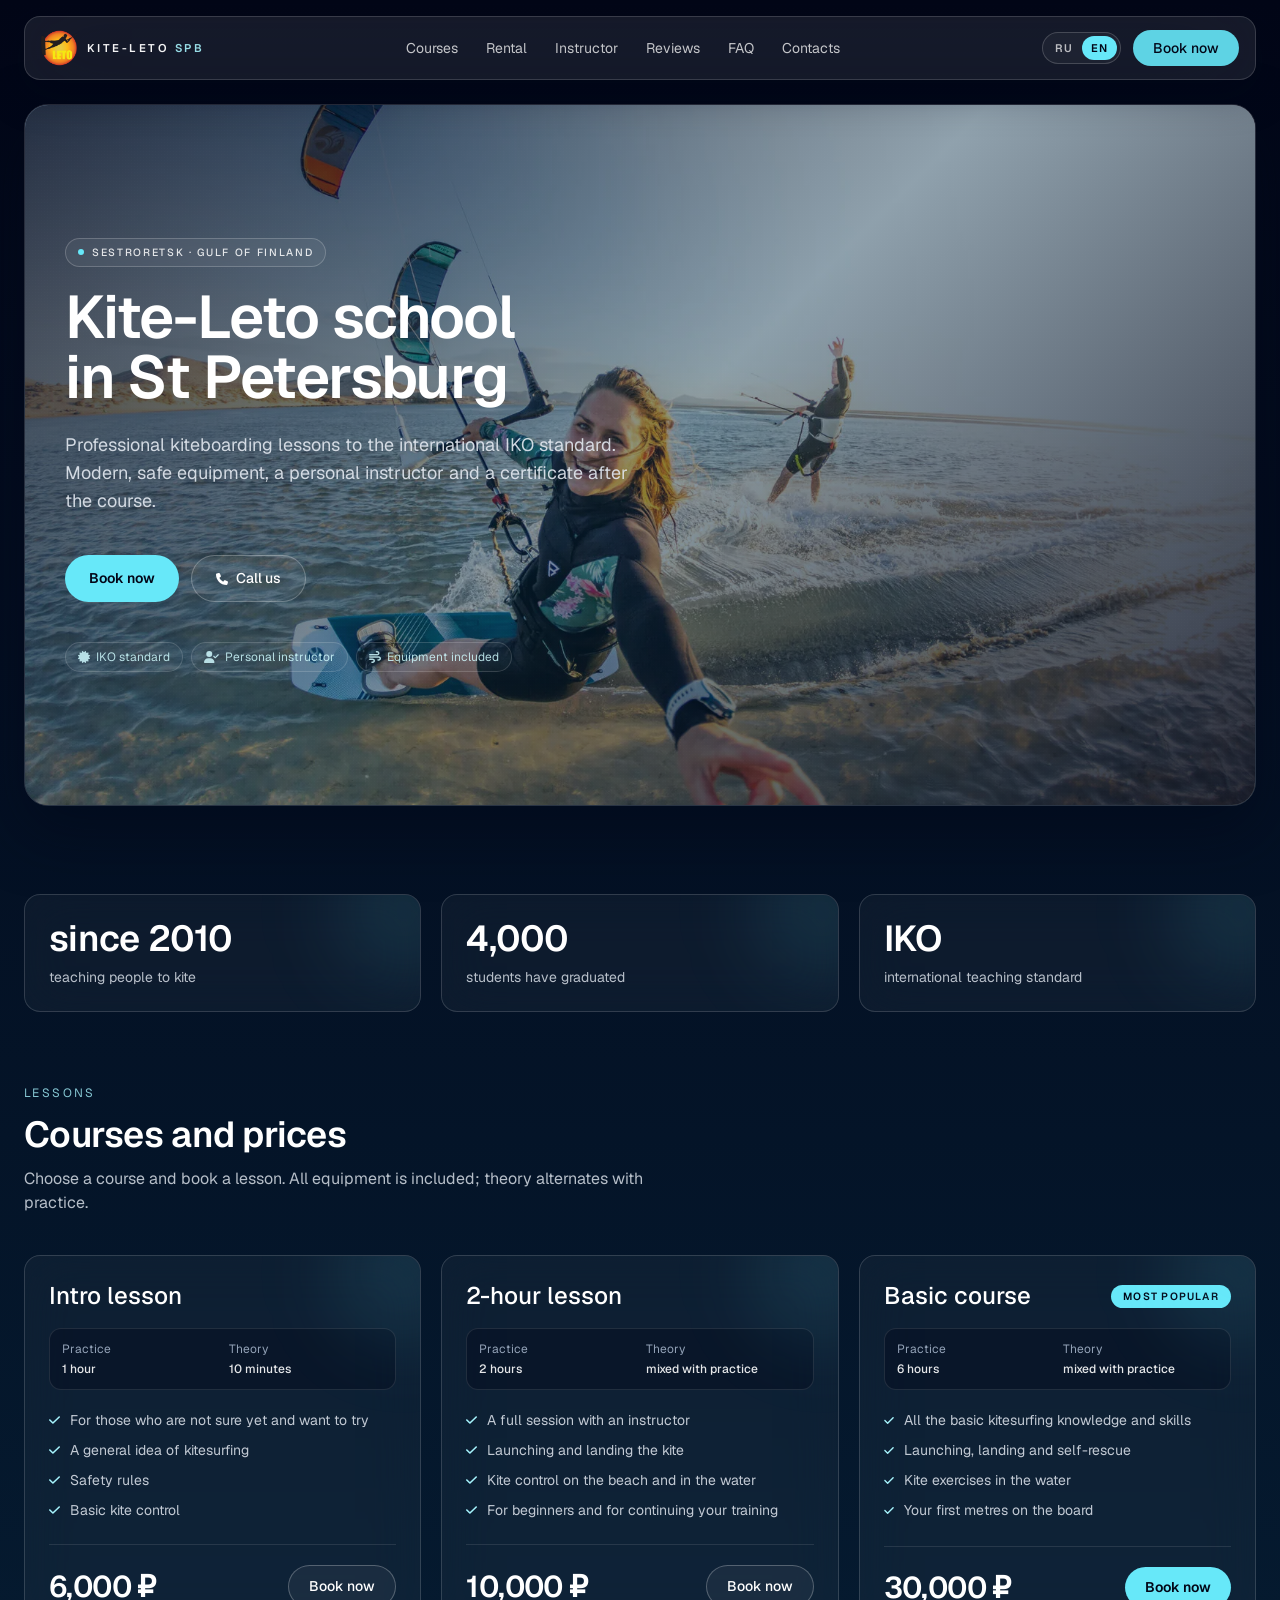
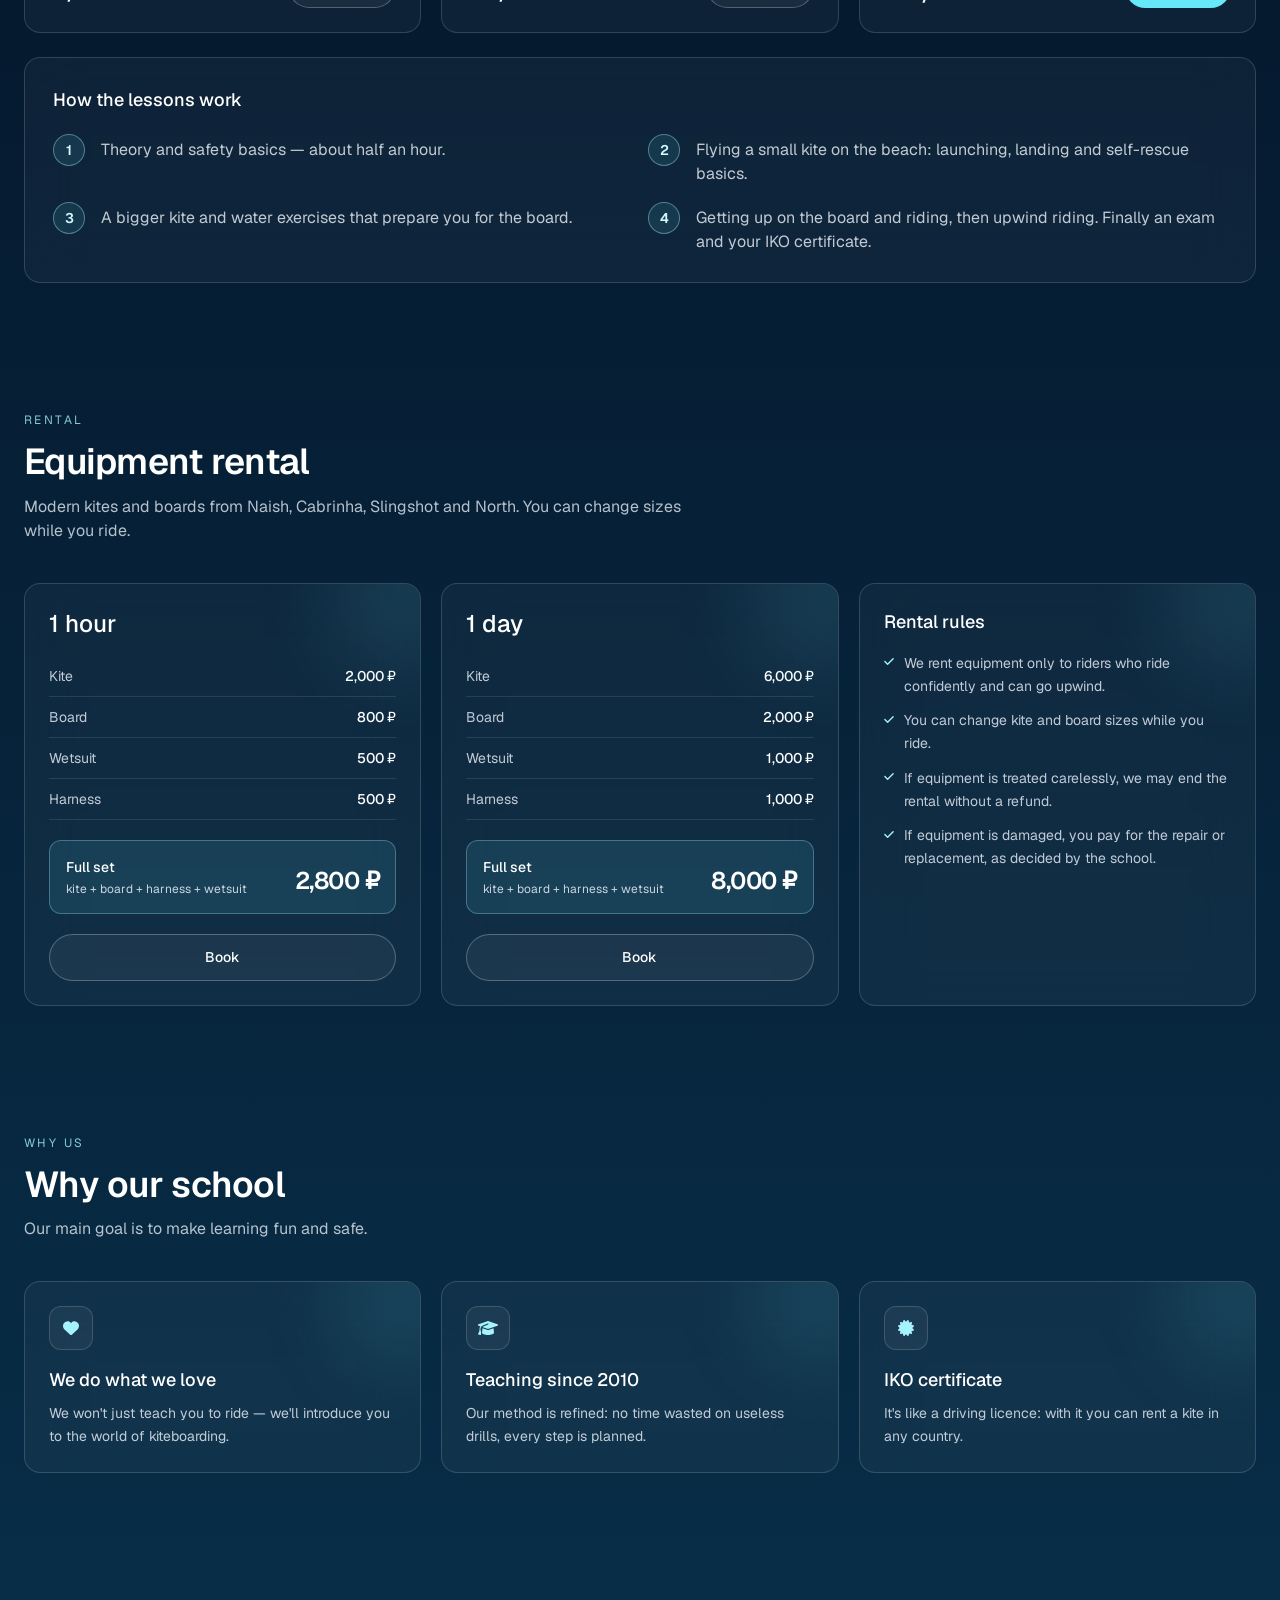
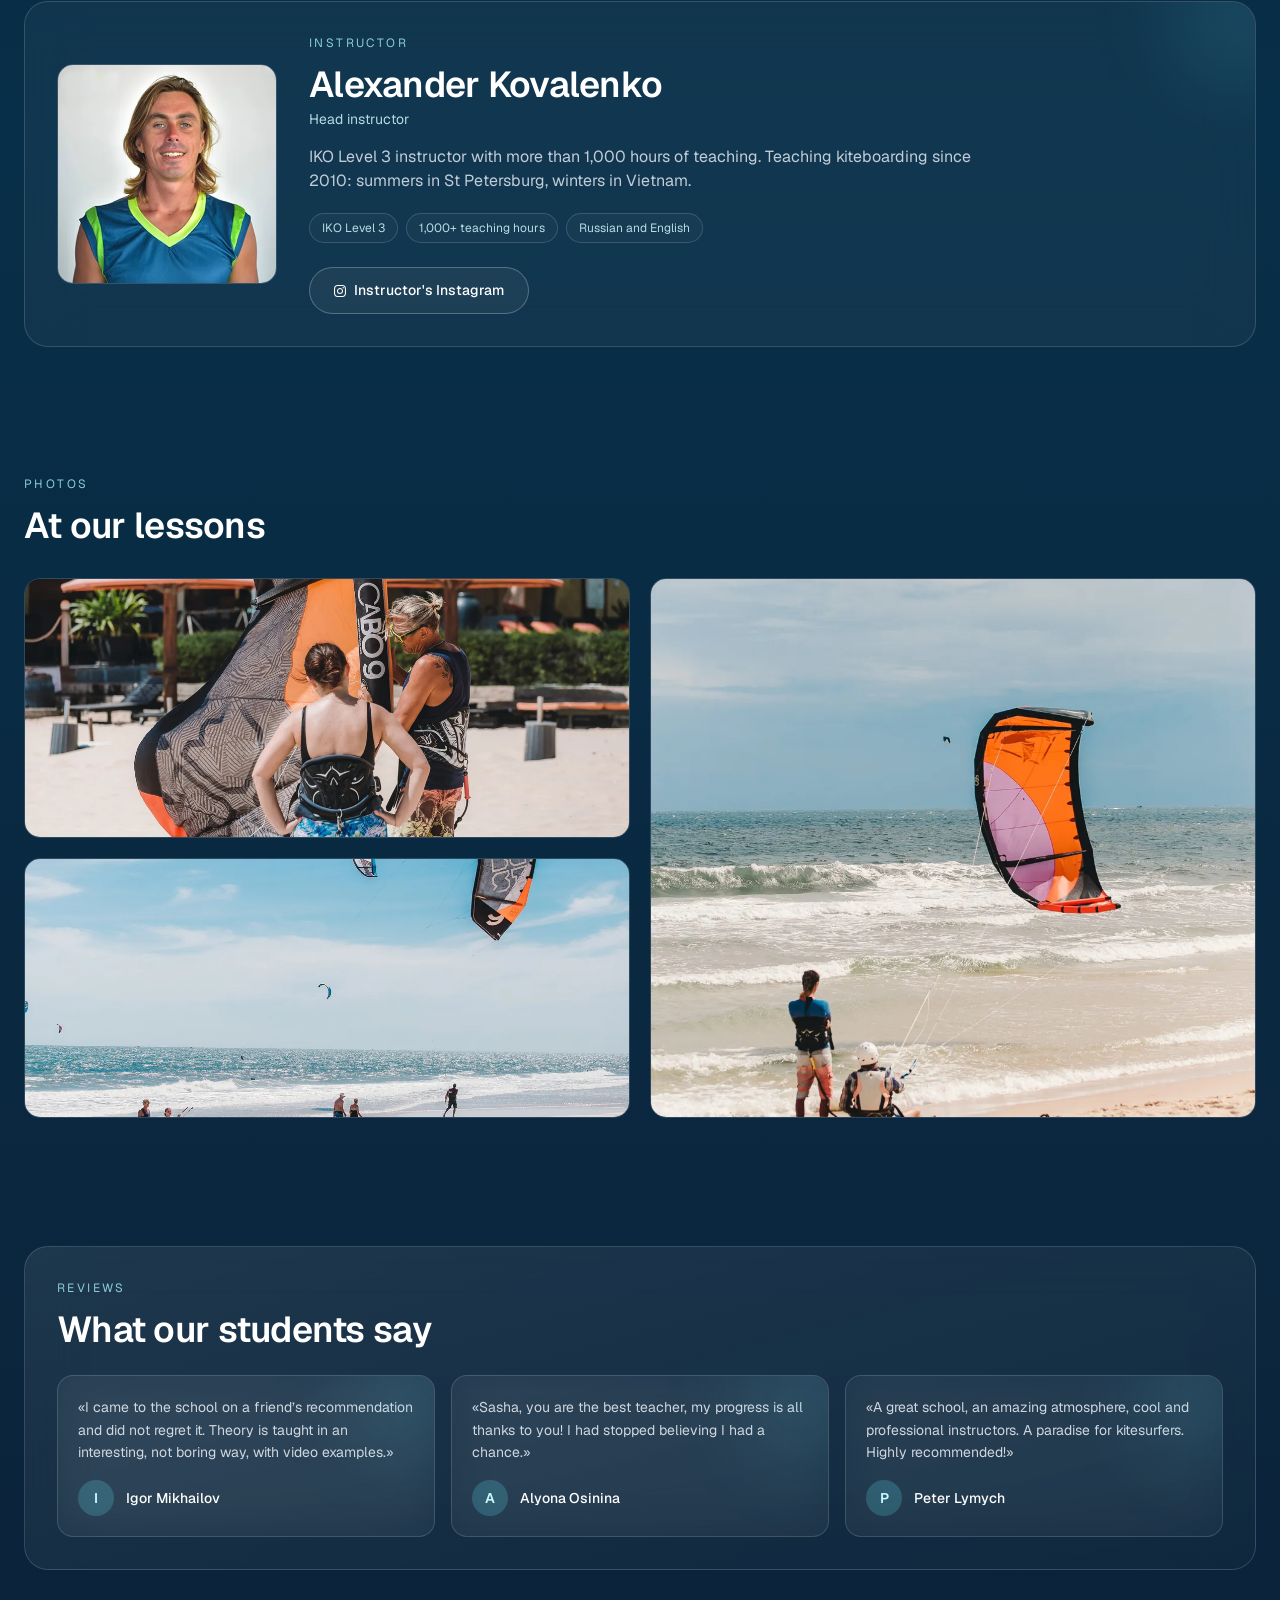
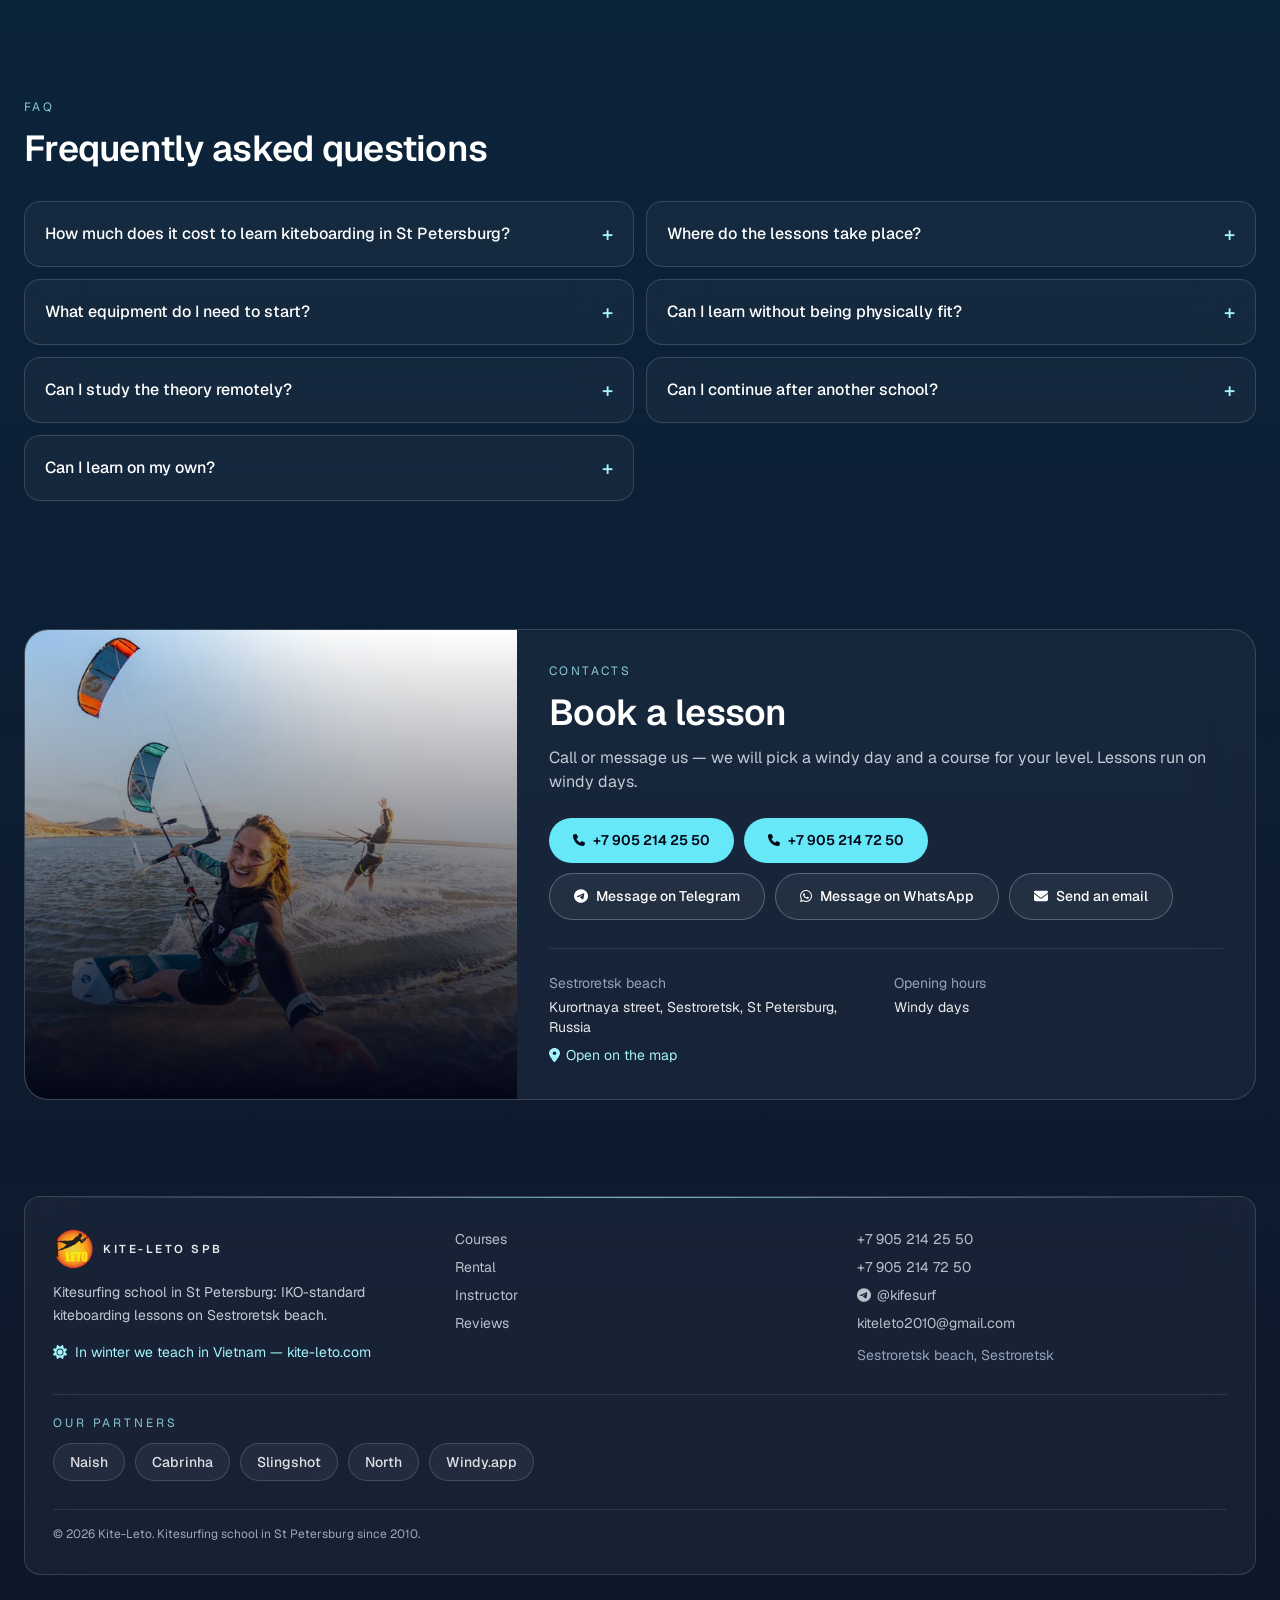
==== commit 579d344f: "New prices" ====
--- a/index.html
+++ b/index.html
@@ -63,7 +63,7 @@
   "ru",
   "en"
  ],
- "priceRange": "5000–40000 RUB",
+ "priceRange": "6000–30000 RUB",
  "sameAs": [
   "https://t.me/kifesurf",
   "https://www.instagram.com/aleksandr_always_leto/",
@@ -72,27 +72,27 @@
  "makesOffer": [
   {
    "@type": "Offer",
-   "name": "Ознакомительный курс",
-   "price": "5000",
+   "name": "Ознакомительный урок",
+   "price": "6000",
+   "priceCurrency": "RUB"
+  },
+  {
+   "@type": "Offer",
+   "name": "Урок 2 часа",
+   "price": "10000",
    "priceCurrency": "RUB"
   },
   {
    "@type": "Offer",
    "name": "Базовый курс",
-   "price": "27000",
-   "priceCurrency": "RUB"
-  },
-  {
-   "@type": "Offer",
-   "name": "Полный курс",
-   "price": "40000",
+   "price": "30000",
    "priceCurrency": "RUB"
   }
  ]
 }
     </script>
     <script type="application/ld+json">
-{"@context": "https://schema.org", "@type": "FAQPage", "mainEntity": [{"@type": "Question", "name": "Сколько стоит научиться кайтбордингу в Петербурге?", "acceptedAnswer": {"@type": "Answer", "text": "Ознакомительный курс — 5 000 ₽ (1 час практики), базовый — 27 000 ₽ (6 часов), полный — 40 000 ₽ (10 часов и сертификат IKO). Оборудование входит в стоимость."}}, {"@type": "Question", "name": "Где проходят занятия?", "acceptedAnswer": {"@type": "Answer", "text": "На Сестрорецком пляже, Курортная улица, Сестрорецк — на берегу Финского залива. Занимаемся в ветреные дни."}}, {"@type": "Question", "name": "Что нужно из оборудования, чтобы начать?", "acceptedAnswer": {"@type": "Answer", "text": "Ничего. Всё необходимое оборудование предоставляет школа, и оно входит в стоимость обучения."}}, {"@type": "Question", "name": "Можно ли научиться без физической подготовки?", "acceptedAnswer": {"@type": "Answer", "text": "Да, конечно. Кайт держится за счёт веса тела и трапеции, а не силы рук. Дети и девушки легко проходят обучение и потом катаются сами."}}, {"@type": "Question", "name": "Можно ли изучать теорию дистанционно?", "acceptedAnswer": {"@type": "Answer", "text": "Да, можно почитать материалы или посмотреть видеоуроки заранее — это хорошо ускоряет обучение."}}, {"@type": "Question", "name": "Можно ли продолжить обучение после другой школы?", "acceptedAnswer": {"@type": "Answer", "text": "Да. Вы можете завершить обучение у нас на выгодных условиях, не проходя заново уже пройденные часы. Позвоните нам, и мы всё расскажем."}}, {"@type": "Question", "name": "Можно ли научиться самостоятельно?", "acceptedAnswer": {"@type": "Answer", "text": "Возможно, материалов в интернете хватает. Но если учесть потраченное время, риски для здоровья и окружающих и покупку оборудования, самостоятельное обучение теряет смысл."}}]}
+{"@context": "https://schema.org", "@type": "FAQPage", "mainEntity": [{"@type": "Question", "name": "Сколько стоит научиться кайтбордингу в Петербурге?", "acceptedAnswer": {"@type": "Answer", "text": "Ознакомительный урок (1 час) — 6 000 ₽, урок 2 часа — 10 000 ₽, базовый курс (6 часов) — 30 000 ₽. Оборудование входит в стоимость."}}, {"@type": "Question", "name": "Где проходят занятия?", "acceptedAnswer": {"@type": "Answer", "text": "На Сестрорецком пляже, Курортная улица, Сестрорецк — на берегу Финского залива. Занимаемся в ветреные дни."}}, {"@type": "Question", "name": "Что нужно из оборудования, чтобы начать?", "acceptedAnswer": {"@type": "Answer", "text": "Ничего. Всё необходимое оборудование предоставляет школа, и оно входит в стоимость обучения."}}, {"@type": "Question", "name": "Можно ли научиться без физической подготовки?", "acceptedAnswer": {"@type": "Answer", "text": "Да, конечно. Кайт держится за счёт веса тела и трапеции, а не силы рук. Дети и девушки легко проходят обучение и потом катаются сами."}}, {"@type": "Question", "name": "Можно ли изучать теорию дистанционно?", "acceptedAnswer": {"@type": "Answer", "text": "Да, можно почитать материалы или посмотреть видеоуроки заранее — это хорошо ускоряет обучение."}}, {"@type": "Question", "name": "Можно ли продолжить обучение после другой школы?", "acceptedAnswer": {"@type": "Answer", "text": "Да. Вы можете завершить обучение у нас на выгодных условиях, не проходя заново уже пройденные часы. Позвоните нам, и мы всё расскажем."}}, {"@type": "Question", "name": "Можно ли научиться самостоятельно?", "acceptedAnswer": {"@type": "Answer", "text": "Возможно, материалов в интернете хватает. Но если учесть потраченное время, риски для здоровья и окружающих и покупку оборудования, самостоятельное обучение теряет смысл."}}]}
     </script>
     <link rel="preload" href="images/spb-cover-lg.webp" as="image" fetchpriority="high">
     <link rel="preload" href="fonts/geist-cyrillic.woff2" as="font" type="font/woff2" crossorigin>
@@ -291,8 +291,8 @@
                     <p class="whitespace-nowrap text-lg font-semibold tracking-[-0.02em] text-white sm:text-4xl">4 000</p>
                     <p class="mt-1 text-xs leading-snug text-slate-200/80 sm:mt-2 sm:text-sm">выпускников прошли обучение</p></div>
                 <div class="reveal glass rounded-2xl p-3.5 sm:p-6"><div class="glow"></div>
-                    <p class="whitespace-nowrap text-lg font-semibold tracking-[-0.02em] text-white sm:text-4xl">10 часов</p>
-                    <p class="mt-1 text-xs leading-snug text-slate-200/80 sm:mt-2 sm:text-sm">и вы катаетесь самостоятельно</p></div>
+                    <p class="whitespace-nowrap text-lg font-semibold tracking-[-0.02em] text-white sm:text-4xl">IKO</p>
+                    <p class="mt-1 text-xs leading-snug text-slate-200/80 sm:mt-2 sm:text-sm">международный стандарт обучения</p></div>
             </div>
         </section>
 
@@ -305,7 +305,7 @@
             <div class="mt-8 grid gap-4 sm:gap-5 lg:mt-10 lg:grid-cols-3">
                 <article class="reveal glass hoverable flex flex-col rounded-2xl p-5 sm:p-6" style="transition-delay:0.00s">
                     <div class="glow"></div>
-                    <h3 class="text-2xl font-medium text-white">Ознакомительный курс</h3>
+                    <h3 class="text-2xl font-medium text-white">Ознакомительный урок</h3>
                     <div class="mt-4 grid grid-cols-2 gap-3 rounded-xl border border-white/10 bg-slate-950/35 p-3 text-xs text-slate-200/85">
                         <p><span class="block text-slate-400">Практика</span><span class="mt-1 block font-medium text-white/90">1 час</span></p>
                         <p><span class="block text-slate-400">Теория</span><span class="mt-1 block font-medium text-white/90">10 минут</span></p>
@@ -317,11 +317,29 @@
                         <li class="flex items-start gap-2.5"><i class="fas fa-check mt-1 text-xs text-cyan-200"></i><span>Базовое управление кайтом</span></li>
                     </ul>
                     <div class="mt-6 flex items-center justify-between border-t border-white/10 pt-5">
-                        <span class="whitespace-nowrap text-3xl font-semibold tracking-[-0.02em] text-white">5 000 ₽</span>
+                        <span class="whitespace-nowrap text-3xl font-semibold tracking-[-0.02em] text-white">6 000 ₽</span>
                         <a href="#contacts" class="btn-outline !px-5 !py-2.5">Записаться</a>
                     </div>
                 </article>
-                <article class="reveal glass hoverable flex flex-col rounded-2xl p-5 sm:p-6 border-cyan-200/50 bg-white/[0.07]" style="transition-delay:0.08s">
+                <article class="reveal glass hoverable flex flex-col rounded-2xl p-5 sm:p-6" style="transition-delay:0.08s">
+                    <div class="glow"></div>
+                    <h3 class="text-2xl font-medium text-white">Урок 2 часа</h3>
+                    <div class="mt-4 grid grid-cols-2 gap-3 rounded-xl border border-white/10 bg-slate-950/35 p-3 text-xs text-slate-200/85">
+                        <p><span class="block text-slate-400">Практика</span><span class="mt-1 block font-medium text-white/90">2 часа</span></p>
+                        <p><span class="block text-slate-400">Теория</span><span class="mt-1 block font-medium text-white/90">вместе с практикой</span></p>
+                    </div>
+                    <ul class="mt-5 flex-1 space-y-2.5 text-sm text-slate-200/85">
+                        <li class="flex items-start gap-2.5"><i class="fas fa-check mt-1 text-xs text-cyan-200"></i><span>Полноценное занятие с инструктором</span></li>
+                        <li class="flex items-start gap-2.5"><i class="fas fa-check mt-1 text-xs text-cyan-200"></i><span>Запуск и посадка кайта</span></li>
+                        <li class="flex items-start gap-2.5"><i class="fas fa-check mt-1 text-xs text-cyan-200"></i><span>Управление кайтом на берегу и в воде</span></li>
+                        <li class="flex items-start gap-2.5"><i class="fas fa-check mt-1 text-xs text-cyan-200"></i><span>Подходит и новичкам, и для продолжения обучения</span></li>
+                    </ul>
+                    <div class="mt-6 flex items-center justify-between border-t border-white/10 pt-5">
+                        <span class="whitespace-nowrap text-3xl font-semibold tracking-[-0.02em] text-white">10 000 ₽</span>
+                        <a href="#contacts" class="btn-outline !px-5 !py-2.5">Записаться</a>
+                    </div>
+                </article>
+                <article class="reveal glass hoverable flex flex-col rounded-2xl p-5 sm:p-6 border-cyan-200/50 bg-white/[0.07]" style="transition-delay:0.16s">
                     <div class="glow"></div>
                     <div class="flex items-center justify-between gap-3"><h3 class="text-2xl font-medium text-white">Базовый курс</h3><span class="rounded-full bg-cyan-300 px-3 py-1 text-[0.65rem] font-semibold uppercase tracking-[0.12em] text-slate-950">Популярный</span></div>
                     <div class="mt-4 grid grid-cols-2 gap-3 rounded-xl border border-white/10 bg-slate-950/35 p-3 text-xs text-slate-200/85">
@@ -335,26 +353,8 @@
                         <li class="flex items-start gap-2.5"><i class="fas fa-check mt-1 text-xs text-cyan-200"></i><span>Первые метры на доске</span></li>
                     </ul>
                     <div class="mt-6 flex items-center justify-between border-t border-white/10 pt-5">
-                        <span class="whitespace-nowrap text-3xl font-semibold tracking-[-0.02em] text-white">27 000 ₽</span>
+                        <span class="whitespace-nowrap text-3xl font-semibold tracking-[-0.02em] text-white">30 000 ₽</span>
                         <a href="#contacts" class="btn-primary !px-5 !py-2.5">Записаться</a>
-                    </div>
-                </article>
-                <article class="reveal glass hoverable flex flex-col rounded-2xl p-5 sm:p-6" style="transition-delay:0.16s">
-                    <div class="glow"></div>
-                    <h3 class="text-2xl font-medium text-white">Полный курс</h3>
-                    <div class="mt-4 grid grid-cols-2 gap-3 rounded-xl border border-white/10 bg-slate-950/35 p-3 text-xs text-slate-200/85">
-                        <p><span class="block text-slate-400">Практика</span><span class="mt-1 block font-medium text-white/90">10 часов</span></p>
-                        <p><span class="block text-slate-400">Сертификат</span><span class="mt-1 block font-medium text-white/90">IKO</span></p>
-                    </div>
-                    <ul class="mt-5 flex-1 space-y-2.5 text-sm text-slate-200/85">
-                        <li class="flex items-start gap-2.5"><i class="fas fa-check mt-1 text-xs text-cyan-200"></i><span>100% результат: вы начнёте кататься</span></li>
-                        <li class="flex items-start gap-2.5"><i class="fas fa-check mt-1 text-xs text-cyan-200"></i><span>Минимум — катаетесь и возвращаетесь к старту пешком</span></li>
-                        <li class="flex items-start gap-2.5"><i class="fas fa-check mt-1 text-xs text-cyan-200"></i><span>Оптимально — катаетесь в любую сторону и возвращаетесь на доске</span></li>
-                        <li class="flex items-start gap-2.5"><i class="fas fa-check mt-1 text-xs text-cyan-200"></i><span>Международный сертификат IKO</span></li>
-                    </ul>
-                    <div class="mt-6 flex items-center justify-between border-t border-white/10 pt-5">
-                        <span class="whitespace-nowrap text-3xl font-semibold tracking-[-0.02em] text-white">40 000 ₽</span>
-                        <a href="#contacts" class="btn-outline !px-5 !py-2.5">Записаться</a>
                     </div>
                 </article>
             </div>
@@ -492,7 +492,7 @@
             <div class="reveal mt-8 grid gap-3 lg:grid-cols-2 lg:items-start">
                     <details class="group rounded-2xl border border-white/15 bg-white/[0.04] p-4 backdrop-blur-xl sm:p-5">
                         <summary class="flex cursor-pointer list-none items-center justify-between gap-4 text-base font-medium text-white"><span>Сколько стоит научиться кайтбордингу в Петербурге?</span><span class="text-xl leading-none text-cyan-200 transition group-open:rotate-45">+</span></summary>
-                        <p class="mt-3 text-sm leading-relaxed text-slate-200/85 sm:text-base">Ознакомительный курс — 5 000 ₽ (1 час практики), базовый — 27 000 ₽ (6 часов), полный — 40 000 ₽ (10 часов и сертификат IKO). Оборудование входит в стоимость.</p>
+                        <p class="mt-3 text-sm leading-relaxed text-slate-200/85 sm:text-base">Ознакомительный урок (1 час) — 6 000 ₽, урок 2 часа — 10 000 ₽, базовый курс (6 часов) — 30 000 ₽. Оборудование входит в стоимость.</p>
                     </details>
                     <details class="group rounded-2xl border border-white/15 bg-white/[0.04] p-4 backdrop-blur-xl sm:p-5">
                         <summary class="flex cursor-pointer list-none items-center justify-between gap-4 text-base font-medium text-white"><span>Где проходят занятия?</span><span class="text-xl leading-none text-cyan-200 transition group-open:rotate-45">+</span></summary>
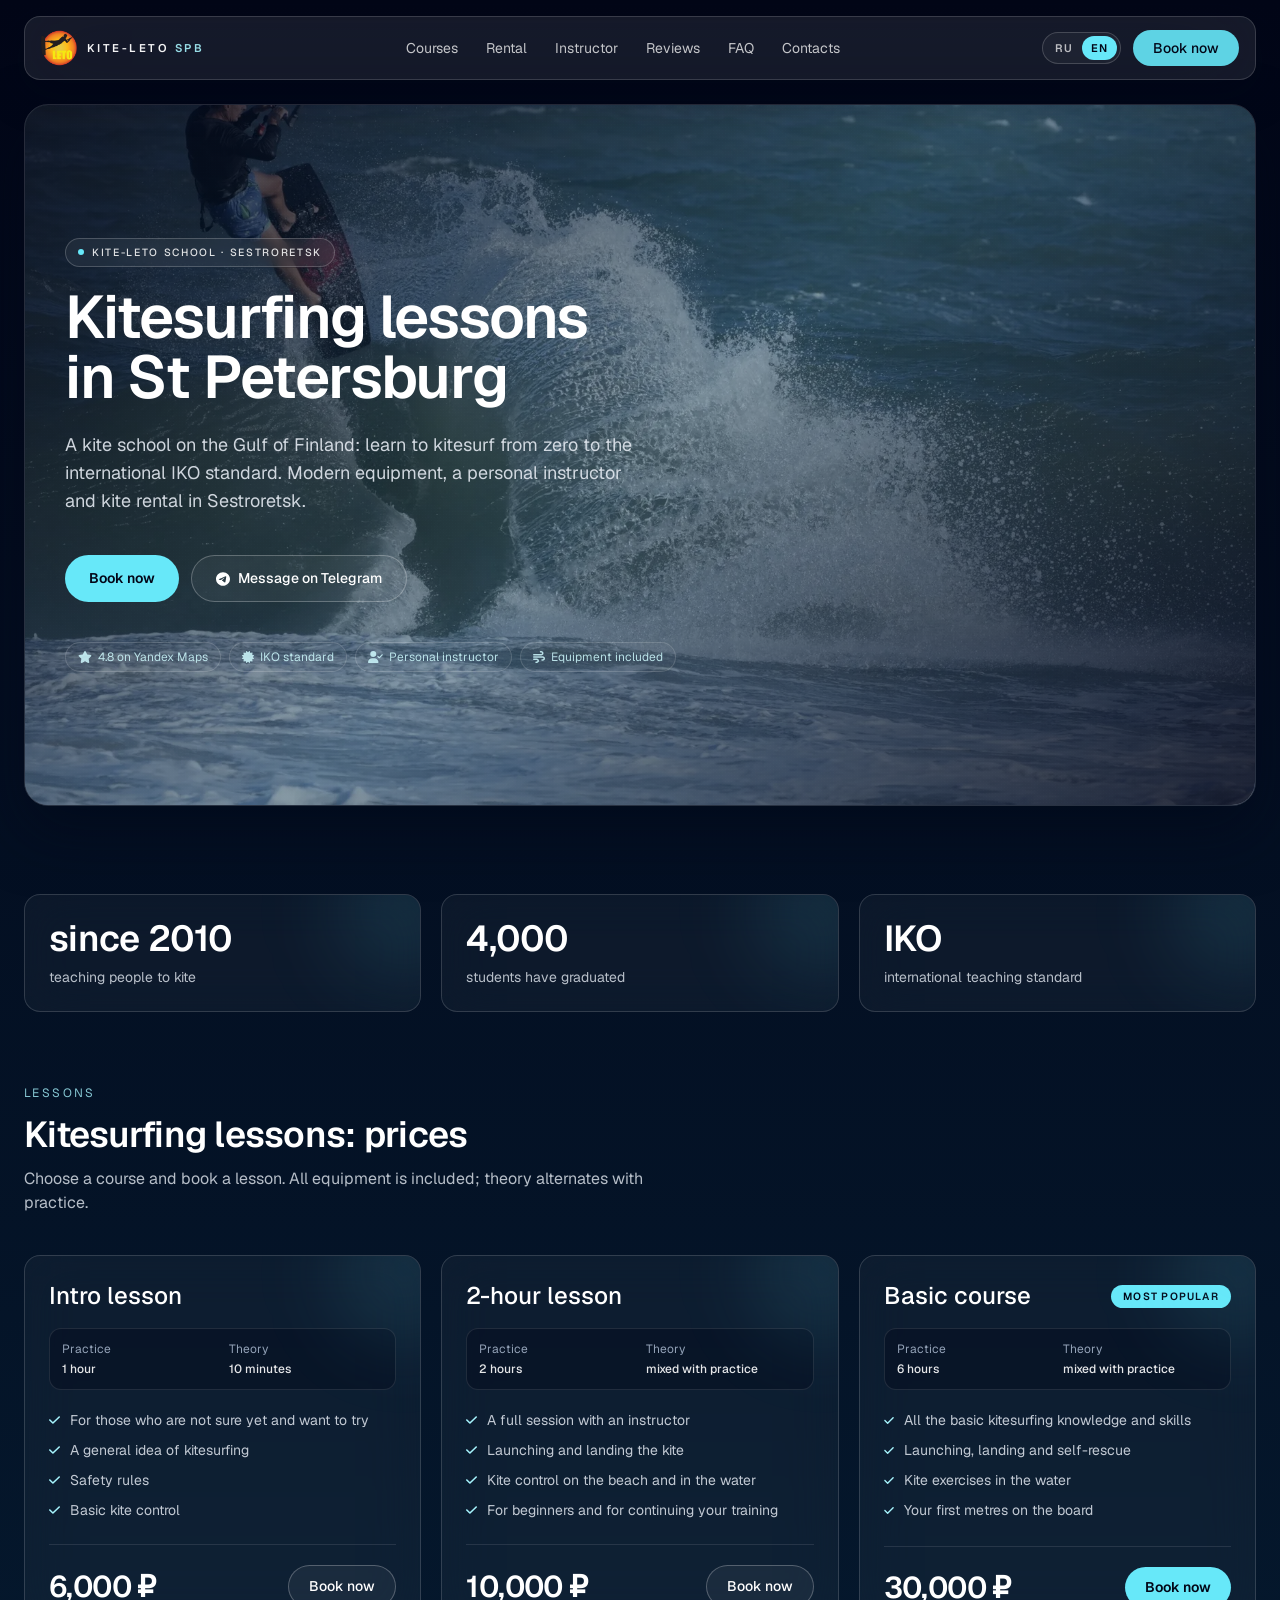
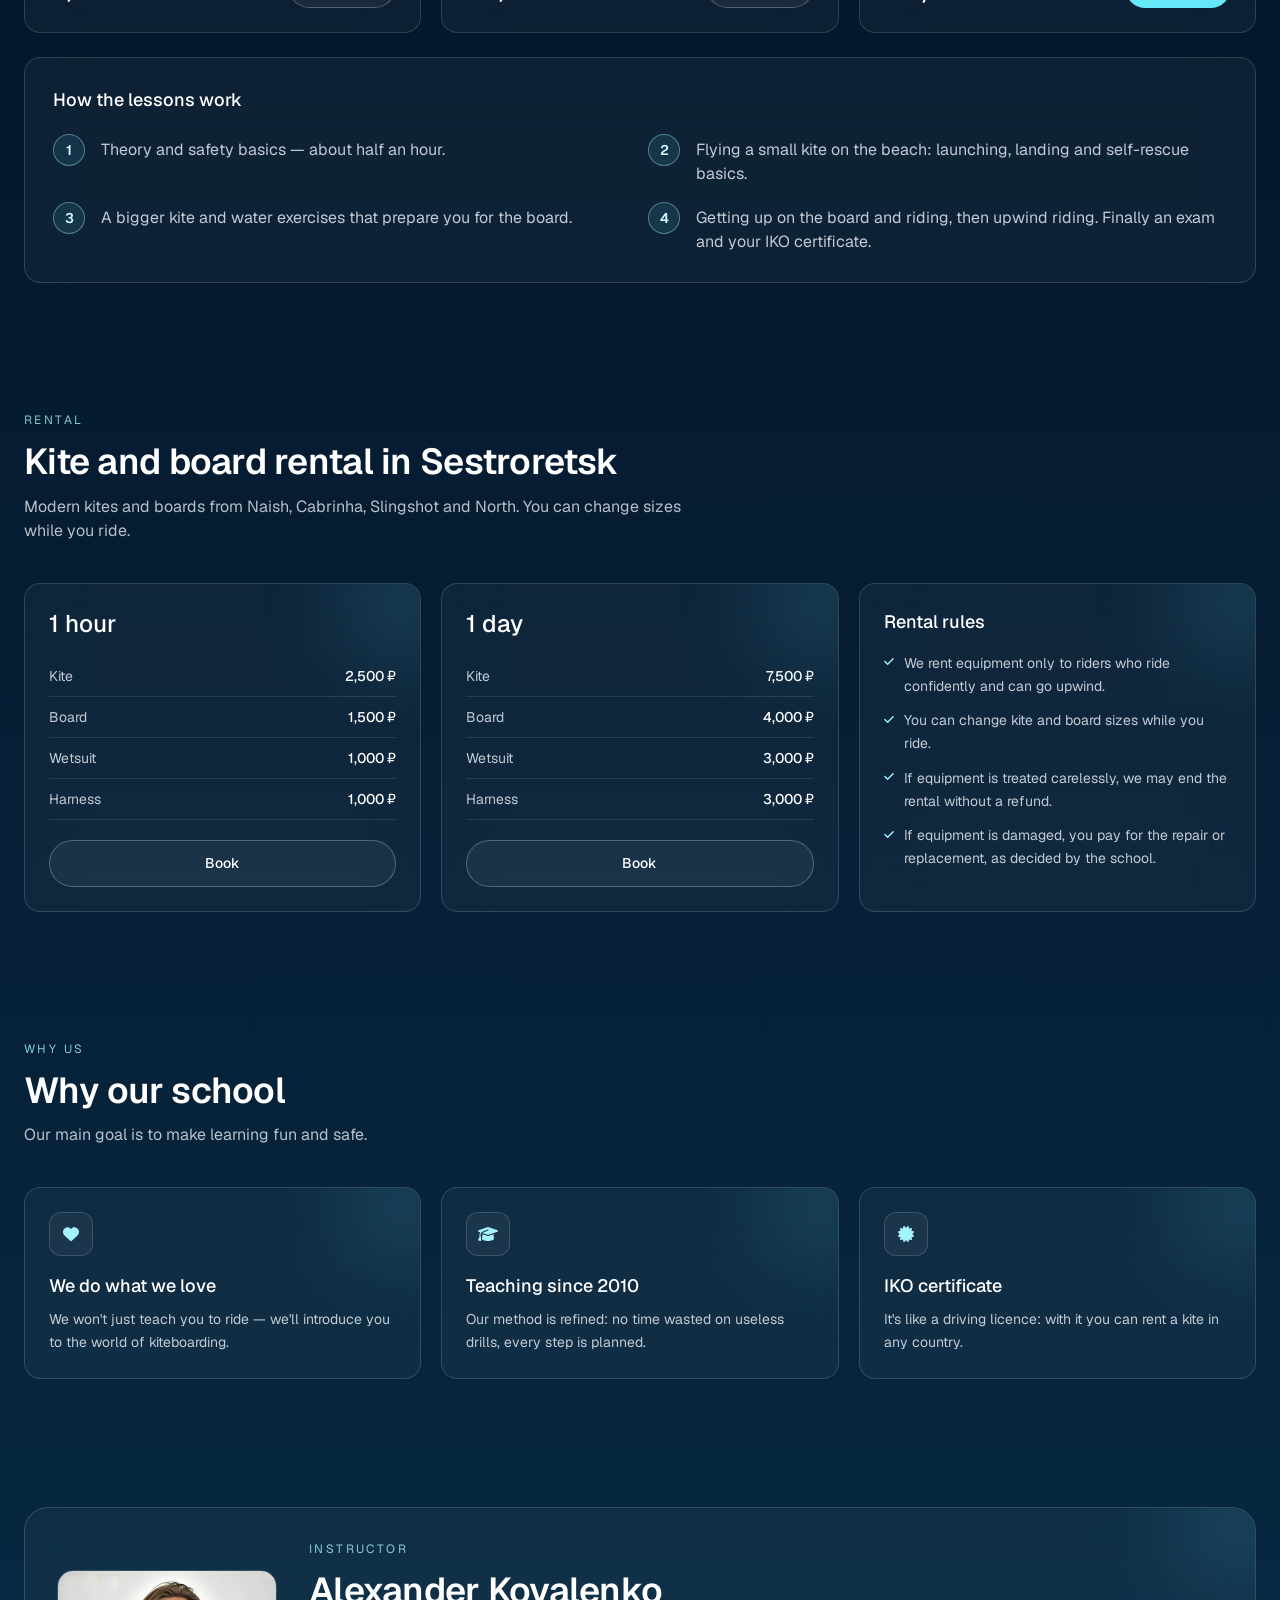
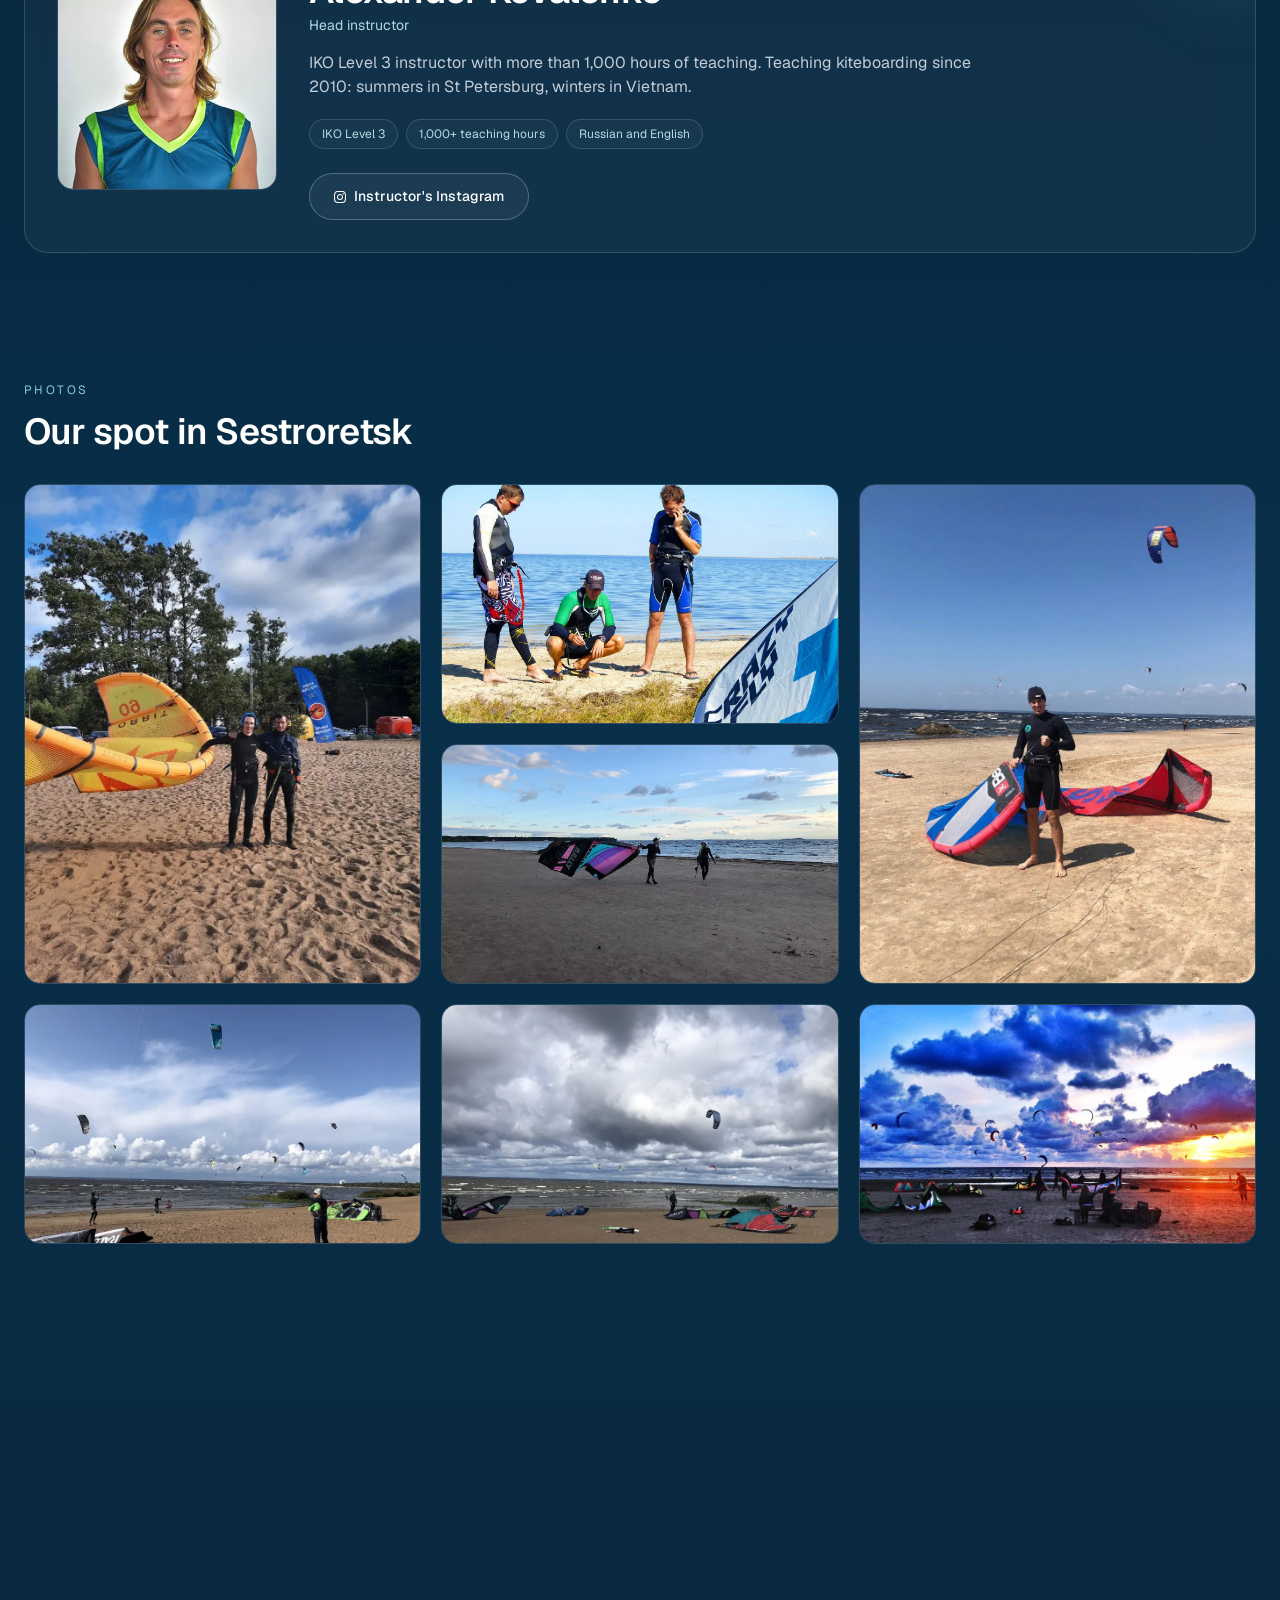
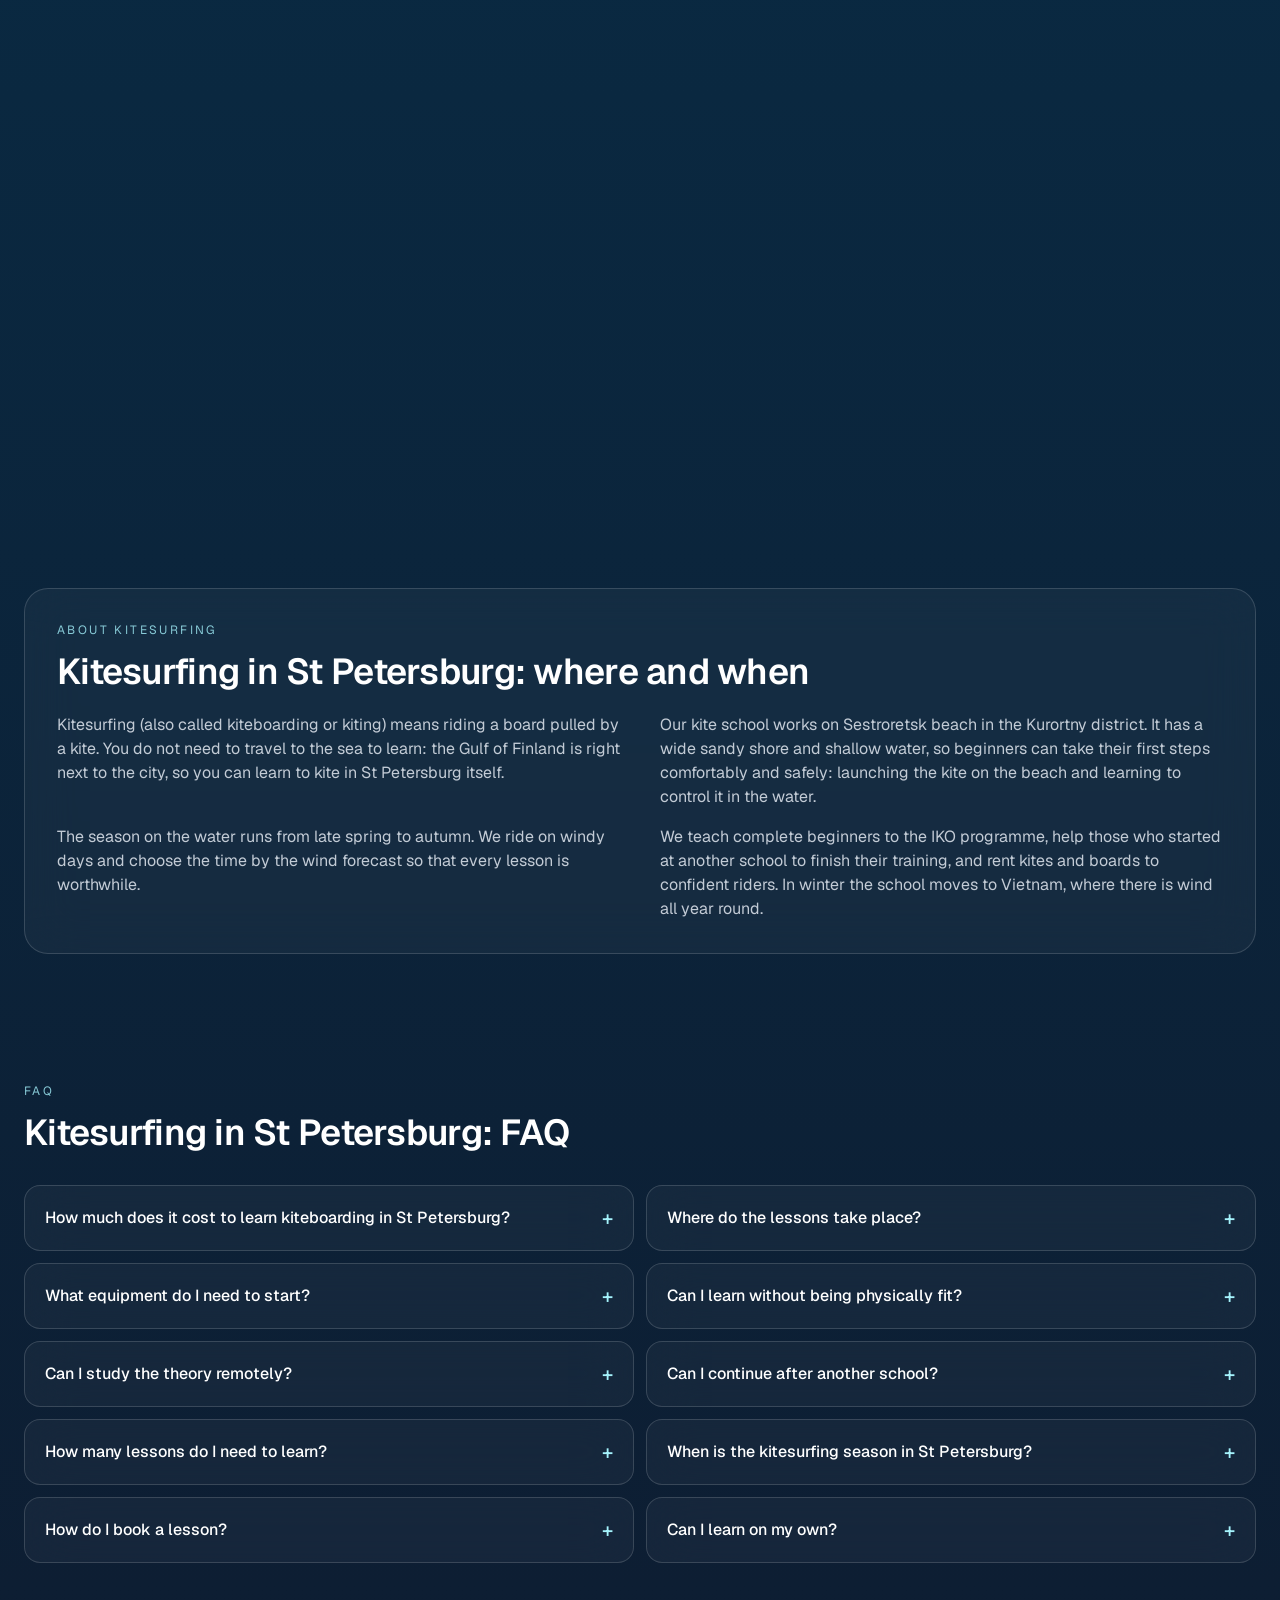
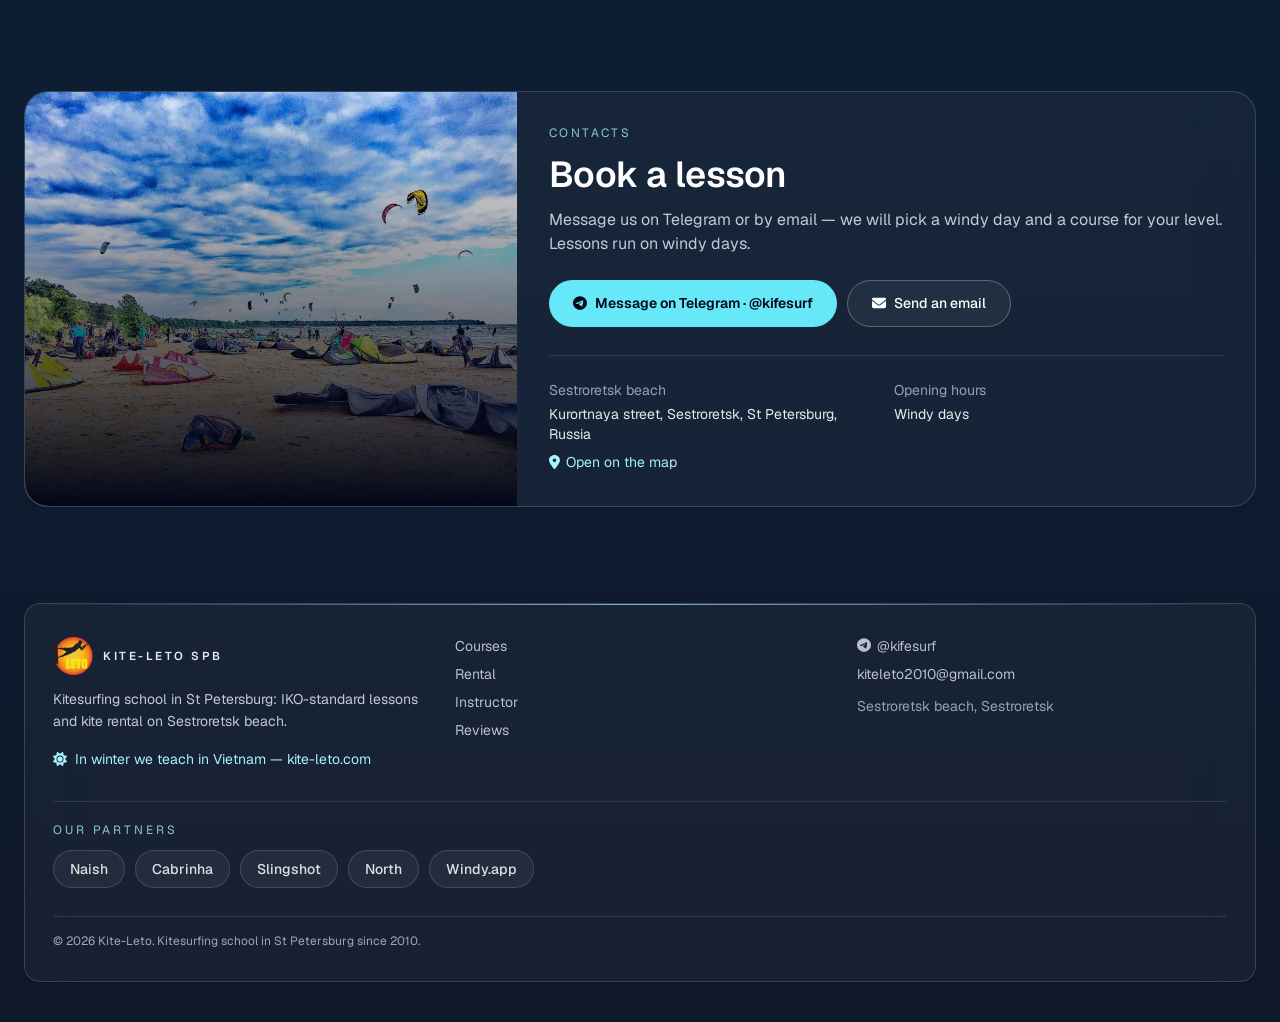
==== commit 4cb76422: "SPb: video, real photos, Yandex reviews, rental prices, SEO" ====
--- a/index.html
+++ b/index.html
@@ -5,21 +5,25 @@
     <meta http-equiv="Content-Security-Policy" content="default-src 'self'; script-src 'self' 'unsafe-inline'; style-src 'self' 'unsafe-inline'; img-src 'self' data:; font-src 'self'; media-src 'self'; connect-src 'self'; frame-src 'none'; object-src 'none'; base-uri 'self'; form-action 'self'">
     <meta name="referrer" content="strict-origin-when-cross-origin">
     <meta name="viewport" content="width=device-width, initial-scale=1.0">
-    <title>Кайт-школа в Санкт-Петербурге: обучение в Сестрорецке | Кайт-Лето</title>
-    <meta name="description" content="Кайт-школа «Лето» в Санкт-Петербурге: обучение кайтбордингу по стандартам IKO на Сестрорецком пляже. С 2010 года, 4 000 выпускников, всё оборудование включено.">
+    <title>Кайтсерфинг в СПб: обучение и прокат в Сестрорецке | Кайт-Лето</title>
+    <meta name="description" content="Обучение кайтсерфингу в Санкт-Петербурге с инструктором IKO: уроки от 6 000 ₽ и прокат кайтов на Сестрорецком пляже. С 2010 года, 4 000 выпускников.">
     <link rel="canonical" href="https://spb.kite-leto.com/">
     <link rel="alternate" hreflang="ru" href="https://spb.kite-leto.com/">
     <link rel="alternate" hreflang="en" href="https://spb.kite-leto.com/en.html">
     <link rel="alternate" hreflang="x-default" href="https://spb.kite-leto.com/">
     <meta name="robots" content="index, follow, max-image-preview:large">
     <meta name="theme-color" content="#020617">
+    <meta name="geo.region" content="RU-SPE">
+    <meta name="geo.placename" content="Сестрорецк, Санкт-Петербург">
+    <meta name="geo.position" content="60.102701;29.961386">
+    <meta name="ICBM" content="60.102701, 29.961386">
     <meta property="og:type" content="website">
     <meta property="og:site_name" content="Кайт-Лето">
     <meta property="og:locale" content="ru_RU">
     <meta property="og:url" content="https://spb.kite-leto.com/">
-    <meta property="og:title" content="Кайт-школа в Санкт-Петербурге: обучение в Сестрорецке">
-    <meta property="og:description" content="Обучение кайтбордингу в Санкт-Петербурге по стандартам IKO. Сестрорецкий пляж, Финский залив.">
-    <meta property="og:image" content="https://spb.kite-leto.com/images/spb-cover-lg.jpg">
+    <meta property="og:title" content="Кайтсерфинг в СПб: обучение и прокат в Сестрорецке">
+    <meta property="og:description" content="Обучение кайтсерфингу и прокат кайтов в Санкт-Петербурге. Сестрорецкий пляж, Финский залив, инструктор IKO.">
+    <meta property="og:image" content="https://spb.kite-leto.com/images/spb-beach.jpg">
     <meta name="twitter:card" content="summary_large_image">
     <link rel="icon" type="image/png" href="images/favicon.png">
     <link rel="apple-touch-icon" href="images/apple-touch-icon.png">
@@ -35,11 +39,16 @@
  ],
  "url": "https://spb.kite-leto.com/",
  "logo": "https://spb.kite-leto.com/images/logo-leto.png",
- "image": "https://spb.kite-leto.com/images/spb-cover-lg.jpg",
- "description": "Кайт-школа в Санкт-Петербурге: обучение кайтбордингу по стандарту IKO на Сестрорецком пляже, Финский залив.",
+ "image": "https://spb.kite-leto.com/images/spb-beach.jpg",
+ "description": "Кайт-школа в Санкт-Петербурге: обучение кайтсерфингу по стандарту IKO и прокат кайтов на Сестрорецком пляже, Финский залив.",
  "foundingDate": "2010",
- "telephone": "+79052142550",
  "email": "kiteleto2010@gmail.com",
+ "hasMap": "https://yandex.ru/maps/org/kayt_shkola_leto/35034190700/",
+ "geo": {
+  "@type": "GeoCoordinates",
+  "latitude": 60.102701,
+  "longitude": 29.961386
+ },
  "address": {
   "@type": "PostalAddress",
   "streetAddress": "Курортная улица, Сестрорецкий пляж",
@@ -63,10 +72,11 @@
   "ru",
   "en"
  ],
- "priceRange": "6000–30000 RUB",
+ "priceRange": "1000–30000 RUB",
  "sameAs": [
   "https://t.me/kifesurf",
   "https://www.instagram.com/aleksandr_always_leto/",
+  "https://yandex.ru/maps/org/kayt_shkola_leto/35034190700/",
   "https://kite-leto.com/"
  ],
  "makesOffer": [
@@ -87,14 +97,38 @@
    "name": "Базовый курс",
    "price": "30000",
    "priceCurrency": "RUB"
+  },
+  {
+   "@type": "Offer",
+   "name": "Прокат: Кайт, 1 час",
+   "price": "2500",
+   "priceCurrency": "RUB"
+  },
+  {
+   "@type": "Offer",
+   "name": "Прокат: Доска, 1 час",
+   "price": "1500",
+   "priceCurrency": "RUB"
+  },
+  {
+   "@type": "Offer",
+   "name": "Прокат: Кайт, 1 день",
+   "price": "7500",
+   "priceCurrency": "RUB"
+  },
+  {
+   "@type": "Offer",
+   "name": "Прокат: Доска, 1 день",
+   "price": "4000",
+   "priceCurrency": "RUB"
   }
  ]
 }
     </script>
     <script type="application/ld+json">
-{"@context": "https://schema.org", "@type": "FAQPage", "mainEntity": [{"@type": "Question", "name": "Сколько стоит научиться кайтбордингу в Петербурге?", "acceptedAnswer": {"@type": "Answer", "text": "Ознакомительный урок (1 час) — 6 000 ₽, урок 2 часа — 10 000 ₽, базовый курс (6 часов) — 30 000 ₽. Оборудование входит в стоимость."}}, {"@type": "Question", "name": "Где проходят занятия?", "acceptedAnswer": {"@type": "Answer", "text": "На Сестрорецком пляже, Курортная улица, Сестрорецк — на берегу Финского залива. Занимаемся в ветреные дни."}}, {"@type": "Question", "name": "Что нужно из оборудования, чтобы начать?", "acceptedAnswer": {"@type": "Answer", "text": "Ничего. Всё необходимое оборудование предоставляет школа, и оно входит в стоимость обучения."}}, {"@type": "Question", "name": "Можно ли научиться без физической подготовки?", "acceptedAnswer": {"@type": "Answer", "text": "Да, конечно. Кайт держится за счёт веса тела и трапеции, а не силы рук. Дети и девушки легко проходят обучение и потом катаются сами."}}, {"@type": "Question", "name": "Можно ли изучать теорию дистанционно?", "acceptedAnswer": {"@type": "Answer", "text": "Да, можно почитать материалы или посмотреть видеоуроки заранее — это хорошо ускоряет обучение."}}, {"@type": "Question", "name": "Можно ли продолжить обучение после другой школы?", "acceptedAnswer": {"@type": "Answer", "text": "Да. Вы можете завершить обучение у нас на выгодных условиях, не проходя заново уже пройденные часы. Позвоните нам, и мы всё расскажем."}}, {"@type": "Question", "name": "Можно ли научиться самостоятельно?", "acceptedAnswer": {"@type": "Answer", "text": "Возможно, материалов в интернете хватает. Но если учесть потраченное время, риски для здоровья и окружающих и покупку оборудования, самостоятельное обучение теряет смысл."}}]}
+{"@context": "https://schema.org", "@type": "FAQPage", "mainEntity": [{"@type": "Question", "name": "Сколько стоит научиться кайтбордингу в Петербурге?", "acceptedAnswer": {"@type": "Answer", "text": "Ознакомительный урок (1 час) — 6 000 ₽, урок 2 часа — 10 000 ₽, базовый курс (6 часов) — 30 000 ₽. Оборудование входит в стоимость."}}, {"@type": "Question", "name": "Где проходят занятия?", "acceptedAnswer": {"@type": "Answer", "text": "На Сестрорецком пляже, Курортная улица, Сестрорецк — на берегу Финского залива. Занимаемся в ветреные дни."}}, {"@type": "Question", "name": "Что нужно из оборудования, чтобы начать?", "acceptedAnswer": {"@type": "Answer", "text": "Ничего. Всё необходимое оборудование предоставляет школа, и оно входит в стоимость обучения."}}, {"@type": "Question", "name": "Можно ли научиться без физической подготовки?", "acceptedAnswer": {"@type": "Answer", "text": "Да, конечно. Кайт держится за счёт веса тела и трапеции, а не силы рук. Дети и девушки легко проходят обучение и потом катаются сами."}}, {"@type": "Question", "name": "Можно ли изучать теорию дистанционно?", "acceptedAnswer": {"@type": "Answer", "text": "Да, можно почитать материалы или посмотреть видеоуроки заранее — это хорошо ускоряет обучение."}}, {"@type": "Question", "name": "Можно ли продолжить обучение после другой школы?", "acceptedAnswer": {"@type": "Answer", "text": "Да. Вы можете завершить обучение у нас на выгодных условиях, не проходя заново уже пройденные часы. Напишите нам в Telegram, и мы всё расскажем."}}, {"@type": "Question", "name": "Сколько занятий нужно, чтобы научиться кататься?", "acceptedAnswer": {"@type": "Answer", "text": "Обычно около 10 часов с инструктором, чтобы начать кататься самостоятельно. Базовый курс (6 часов) даёт все основы и первые метры на доске, дальше можно добрать уроки по 1–2 часа."}}, {"@type": "Question", "name": "Когда сезон кайтсерфинга в Петербурге?", "acceptedAnswer": {"@type": "Answer", "text": "На воде в Петербурге катаются с поздней весны до осени. Мы занимаемся в ветреные дни и заранее договариваемся о времени по прогнозу ветра."}}, {"@type": "Question", "name": "Как записаться на занятие?", "acceptedAnswer": {"@type": "Answer", "text": "Напишите нам в Telegram @kifesurf или на почту kiteleto2010@gmail.com: подберём день с подходящим ветром и курс под ваш уровень."}}, {"@type": "Question", "name": "Можно ли научиться самостоятельно?", "acceptedAnswer": {"@type": "Answer", "text": "Возможно, материалов в интернете хватает. Но если учесть потраченное время, риски для здоровья и окружающих и покупку оборудования, самостоятельное обучение теряет смысл."}}]}
     </script>
-    <link rel="preload" href="images/spb-cover-lg.webp" as="image" fetchpriority="high">
+    <link rel="preload" href="images/YAR8843-lg.webp" as="image" fetchpriority="high">
     <link rel="preload" href="fonts/geist-cyrillic.woff2" as="font" type="font/woff2" crossorigin>
     <link rel="stylesheet" href="site.css">
     <style>
@@ -262,22 +296,24 @@
 
         <section id="home" class="relative mx-auto mt-2 w-full max-w-7xl px-4 pb-6 sm:mt-6 sm:px-6 sm:pb-14 lg:pb-20">
             <div class="relative flex min-h-[60vh] items-center overflow-hidden rounded-3xl border border-white/15 px-5 py-10 shadow-[0_24px_60px_rgba(2,8,23,0.5)] sm:min-h-[78vh] sm:px-10 sm:py-24">
-                <img src="images/spb-cover-lg.webp" srcset="images/spb-cover-md.webp 900w, images/spb-cover-lg.webp 1680w" sizes="100vw" alt="Кайтер на воде" class="absolute inset-0 h-full w-full object-cover" style="object-position:60% center" fetchpriority="high">
+                <video aria-label="Обучение кайтсерфингу на Финском заливе" class="absolute inset-0 h-full w-full object-cover" autoplay muted loop playsinline preload="metadata" poster="images/YAR8843-lg.webp">
+                    <source src="videos/hero-bg.mp4" type="video/mp4">
+                </video>
                 <div class="pointer-events-none absolute inset-0 bg-[linear-gradient(135deg,rgba(2,6,23,0.80),rgba(8,47,73,0.45)_50%,rgba(2,6,23,0.84))]"></div>
                 <div class="grain" aria-hidden="true"></div>
                 <div class="relative">
                     <div class="rise rise-1 inline-flex items-center gap-2 rounded-full border border-white/20 bg-white/5 px-3 py-1.5 text-[0.65rem] font-medium uppercase tracking-[0.16em] text-white/85 backdrop-blur">
-                        <span class="h-1.5 w-1.5 rounded-full bg-cyan-300"></span><span>Сестрорецк · Финский залив</span>
-                    </div>
-                    <h1 class="rise rise-3 mt-5 max-w-3xl text-[2.15rem] font-semibold leading-[1.08] tracking-[-0.02em] text-white sm:text-6xl">
-                        <span class="sr-only">Кайт-школа в Санкт-Петербурге: </span><span class="block">Кайт-школа «Лето»</span><span class="block">в Санкт‑Петербурге</span>
+                        <span class="h-1.5 w-1.5 rounded-full bg-cyan-300"></span><span>Кайт-школа «Лето» · Сестрорецк</span>
+                    </div>
+                    <h1 class="rise rise-3 mt-5 max-w-3xl text-[1.9rem] min-[400px]:text-[2.15rem] font-semibold leading-[1.08] tracking-[-0.02em] text-white sm:text-6xl">
+                        <span class="block">Обучение кайтсерфингу</span><span class="block whitespace-nowrap">в Санкт-Петербурге</span>
                     </h1>
-                    <p class="rise rise-4 mt-6 max-w-xl text-base leading-relaxed text-slate-200/90 sm:text-lg">Профессиональное обучение кайтбордингу по международному стандарту IKO. Современное и безопасное оборудование, личный инструктор и сертификат после курса.</p>
+                    <p class="rise rise-4 mt-6 max-w-xl text-base leading-relaxed text-slate-200/90 sm:text-lg">Кайт-школа на Финском заливе: научим кататься на кайте с нуля по международному стандарту IKO. Современное оборудование, личный инструктор и прокат кайтов в Сестрорецке.</p>
                     <div class="rise rise-5 mt-9 flex flex-col gap-3 sm:mt-10 sm:flex-row">
                         <a href="#contacts" class="btn-primary">Записаться</a>
-                        <a href="tel:+79052142550" class="btn-outline"><i class="fas fa-phone mr-2 text-xs"></i>Позвонить</a>
-                    </div>
-                    <div class="rise rise-5 mt-10 flex flex-wrap gap-2 text-xs text-cyan-100/85"><span class="chip"><i class="fas fa-certificate mr-1.5"></i>Стандарт IKO</span><span class="chip"><i class="fas fa-user-check mr-1.5"></i>Личный инструктор</span><span class="chip"><i class="fas fa-wind mr-1.5"></i>Оборудование включено</span></div>
+                        <a href="https://t.me/kifesurf" target="_blank" rel="noopener" class="btn-outline"><i class="fab fa-telegram mr-2"></i>Написать в Telegram</a>
+                    </div>
+                    <div class="rise rise-5 mt-10 flex flex-wrap gap-2 text-xs text-cyan-100/85"><span class="chip"><i class="fas fa-star mr-1.5"></i>4.8 на Яндекс Картах</span><span class="chip"><i class="fas fa-certificate mr-1.5"></i>Стандарт IKO</span><span class="chip"><i class="fas fa-user-check mr-1.5"></i>Личный инструктор</span><span class="chip"><i class="fas fa-wind mr-1.5"></i>Оборудование включено</span></div>
                 </div>
             </div>
         </section>
@@ -299,7 +335,7 @@
         <section id="lessons" class="mx-auto w-full max-w-7xl px-4 py-6 sm:px-6 sm:py-16">
             <div class="reveal max-w-2xl">
                 <p class="eyebrow">Обучение</p>
-                <h2 class="h2">Курсы и цены</h2>
+                <h2 class="h2">Обучение кайтсерфингу: цены</h2>
                 <p class="mt-3 text-sm leading-relaxed text-slate-200/80 sm:text-base">Выберите курс и запишитесь на занятие. Всё оборудование входит в стоимость, теория чередуется с практикой.</p>
             </div>
             <div class="mt-8 grid gap-4 sm:gap-5 lg:mt-10 lg:grid-cols-3">
@@ -372,26 +408,18 @@
         <section id="rent" class="mx-auto w-full max-w-7xl px-4 py-6 sm:px-6 sm:py-16">
             <div class="reveal max-w-2xl">
                 <p class="eyebrow">Прокат</p>
-                <h2 class="h2">Прокат оборудования</h2>
+                <h2 class="h2">Прокат кайтов и досок в Сестрорецке</h2>
                 <p class="mt-3 text-sm leading-relaxed text-slate-200/80 sm:text-base">Современные кайты и доски Naish, Cabrinha, Slingshot и North. Размеры можно менять в процессе катания.</p>
             </div>
             <div class="mt-8 grid gap-4 sm:gap-5 lg:mt-10 lg:grid-cols-3">
                 <article class="reveal glass flex flex-col rounded-2xl p-5 sm:p-6"><div class="glow"></div>
                     <h3 class="text-2xl font-medium text-white">1 час</h3>
-                    <ul class="mt-4 text-sm text-slate-200/85"><li class="flex justify-between gap-4 border-b border-white/10 py-2.5"><span>Кайт</span><span class="whitespace-nowrap font-medium text-white">2 000 ₽</span></li><li class="flex justify-between gap-4 border-b border-white/10 py-2.5"><span>Доска</span><span class="whitespace-nowrap font-medium text-white">800 ₽</span></li><li class="flex justify-between gap-4 border-b border-white/10 py-2.5"><span>Гидрокостюм</span><span class="whitespace-nowrap font-medium text-white">500 ₽</span></li><li class="flex justify-between gap-4 border-b border-white/10 py-2.5"><span>Трапеция</span><span class="whitespace-nowrap font-medium text-white">500 ₽</span></li></ul>
-                    <div class="mt-5 flex items-end justify-between gap-4 rounded-xl border border-cyan-200/30 bg-cyan-300/10 p-4">
-                        <p><span class="block text-sm font-medium text-white">Комплект целиком</span><span class="mt-1 block text-xs text-slate-300">кайт + доска + трапеция + гидрокостюм</span></p>
-                        <span class="whitespace-nowrap text-2xl font-semibold tracking-[-0.02em] text-white">2 800 ₽</span>
-                    </div>
+                    <ul class="mt-4 flex-1 text-sm text-slate-200/85"><li class="flex justify-between gap-4 border-b border-white/10 py-2.5"><span>Кайт</span><span class="whitespace-nowrap font-medium text-white">2 500 ₽</span></li><li class="flex justify-between gap-4 border-b border-white/10 py-2.5"><span>Доска</span><span class="whitespace-nowrap font-medium text-white">1 500 ₽</span></li><li class="flex justify-between gap-4 border-b border-white/10 py-2.5"><span>Гидрокостюм</span><span class="whitespace-nowrap font-medium text-white">1 000 ₽</span></li><li class="flex justify-between gap-4 border-b border-white/10 py-2.5"><span>Трапеция</span><span class="whitespace-nowrap font-medium text-white">1 000 ₽</span></li></ul>
                     <a href="#contacts" class="btn-outline mt-5">Забронировать</a>
                 </article>
                 <article class="reveal glass flex flex-col rounded-2xl p-5 sm:p-6"><div class="glow"></div>
                     <h3 class="text-2xl font-medium text-white">1 день</h3>
-                    <ul class="mt-4 text-sm text-slate-200/85"><li class="flex justify-between gap-4 border-b border-white/10 py-2.5"><span>Кайт</span><span class="whitespace-nowrap font-medium text-white">6 000 ₽</span></li><li class="flex justify-between gap-4 border-b border-white/10 py-2.5"><span>Доска</span><span class="whitespace-nowrap font-medium text-white">2 000 ₽</span></li><li class="flex justify-between gap-4 border-b border-white/10 py-2.5"><span>Гидрокостюм</span><span class="whitespace-nowrap font-medium text-white">1 000 ₽</span></li><li class="flex justify-between gap-4 border-b border-white/10 py-2.5"><span>Трапеция</span><span class="whitespace-nowrap font-medium text-white">1 000 ₽</span></li></ul>
-                    <div class="mt-5 flex items-end justify-between gap-4 rounded-xl border border-cyan-200/30 bg-cyan-300/10 p-4">
-                        <p><span class="block text-sm font-medium text-white">Комплект целиком</span><span class="mt-1 block text-xs text-slate-300">кайт + доска + трапеция + гидрокостюм</span></p>
-                        <span class="whitespace-nowrap text-2xl font-semibold tracking-[-0.02em] text-white">8 000 ₽</span>
-                    </div>
+                    <ul class="mt-4 flex-1 text-sm text-slate-200/85"><li class="flex justify-between gap-4 border-b border-white/10 py-2.5"><span>Кайт</span><span class="whitespace-nowrap font-medium text-white">7 500 ₽</span></li><li class="flex justify-between gap-4 border-b border-white/10 py-2.5"><span>Доска</span><span class="whitespace-nowrap font-medium text-white">4 000 ₽</span></li><li class="flex justify-between gap-4 border-b border-white/10 py-2.5"><span>Гидрокостюм</span><span class="whitespace-nowrap font-medium text-white">3 000 ₽</span></li><li class="flex justify-between gap-4 border-b border-white/10 py-2.5"><span>Трапеция</span><span class="whitespace-nowrap font-medium text-white">3 000 ₽</span></li></ul>
                     <a href="#contacts" class="btn-outline mt-5">Забронировать</a>
                 </article>
                 <article class="reveal glass rounded-2xl p-5 sm:p-6"><div class="glow"></div>
@@ -448,17 +476,29 @@
         <section id="gallery" class="mx-auto w-full max-w-7xl px-4 py-6 sm:px-6 sm:py-16">
             <div class="reveal max-w-2xl">
                 <p class="eyebrow">Фото</p>
-                <h2 class="h2">На занятиях</h2>
-            </div>
-            <div class="mt-8 grid auto-rows-[220px] gap-4 sm:grid-cols-2 sm:auto-rows-[260px] sm:gap-5">
-                <figure class="reveal zoom overflow-hidden rounded-2xl border border-white/15">
-                    <img src="images/spb-course-1.webp" alt="Занятие с инструктором в воде" loading="lazy" class="h-full w-full object-cover">
-                </figure>
-                <figure class="reveal zoom overflow-hidden rounded-2xl border border-white/15 sm:row-span-2">
-                    <img src="images/spb-course-3.webp" alt="Ученик с кайтом на пляже" loading="lazy" class="h-full w-full object-cover">
+                <h2 class="h2">Наш спот в Сестрорецке</h2>
+            </div>
+            <div class="mt-8 grid auto-rows-[220px] grid-flow-dense gap-4 sm:grid-cols-2 sm:gap-5 lg:grid-cols-3 lg:auto-rows-[240px]">
+                <figure class="reveal zoom overflow-hidden rounded-2xl border border-white/15 row-span-2">
+                    <img src="images/spb-instructor.webp" alt="Инструктор и ученица с кайтом на Сестрорецком пляже" loading="lazy" class="h-full w-full object-cover">
                 </figure>
                 <figure class="reveal zoom overflow-hidden rounded-2xl border border-white/15">
-                    <img src="images/spb-course-4.webp" alt="Кайтеры на пляже" loading="lazy" class="h-full w-full object-cover">
+                    <img src="images/spb-lesson.webp" alt="Ознакомительный урок кайтсерфинга на берегу Финского залива" loading="lazy" class="h-full w-full object-cover">
+                </figure>
+                <figure class="reveal zoom overflow-hidden rounded-2xl border border-white/15 row-span-2">
+                    <img src="images/spb-student.webp" alt="Ученик с кайтом на пляже в Сестрорецке" loading="lazy" class="h-full w-full object-cover">
+                </figure>
+                <figure class="reveal zoom overflow-hidden rounded-2xl border border-white/15">
+                    <img src="images/spb-launch.webp" alt="Запуск кайта на Сестрорецком пляже" loading="lazy" class="h-full w-full object-cover">
+                </figure>
+                <figure class="reveal zoom overflow-hidden rounded-2xl border border-white/15">
+                    <img src="images/spb-riders.webp" alt="Кайтеры на Финском заливе в ветреный день" loading="lazy" class="h-full w-full object-cover">
+                </figure>
+                <figure class="reveal zoom overflow-hidden rounded-2xl border border-white/15">
+                    <img src="images/spb-spot.webp" alt="Кайт-спот Сестрорецк, Финский залив" loading="lazy" class="h-full w-full object-cover">
+                </figure>
+                <figure class="reveal zoom overflow-hidden rounded-2xl border border-white/15">
+                    <img src="images/spb-sunset.webp" alt="Закат на кайт-споте в Сестрорецке" loading="lazy" class="h-full w-full object-cover">
                 </figure>
             </div>
         </section>
@@ -467,27 +507,94 @@
             <div class="reveal rounded-3xl border border-white/15 bg-gradient-to-br from-white/[0.08] to-white/[0.02] p-5 backdrop-blur-xl sm:p-8">
                 <p class="eyebrow">Отзывы</p>
                 <h2 class="h2">Что говорят ученики</h2>
-                <div class="mt-6 grid gap-4 md:grid-cols-3">
-                    <blockquote class="glass rounded-2xl p-5"><div class="glow"></div>
-                        <p class="text-sm leading-relaxed text-slate-200/90">«Пошёл учиться в школу «Лето» по наводке друзей и в итоге не пожалел. Теорию преподают в интересном, не скучном формате и показывают примеры на видео.»</p>
-                        <footer class="mt-4 flex items-center gap-3"><span class="flex h-9 w-9 items-center justify-center rounded-full bg-cyan-300/20 text-sm font-semibold text-cyan-100">И</span><span class="text-sm font-medium text-white">Игорь Михайлов</span></footer>
-                    </blockquote>
-                    <blockquote class="glass rounded-2xl p-5"><div class="glow"></div>
-                        <p class="text-sm leading-relaxed text-slate-200/90">«Саш, ты лучший учитель, мои достижения благодаря тебе! Я уже не надеялась, что у меня есть шансы поехать.»</p>
-                        <footer class="mt-4 flex items-center gap-3"><span class="flex h-9 w-9 items-center justify-center rounded-full bg-cyan-300/20 text-sm font-semibold text-cyan-100">А</span><span class="text-sm font-medium text-white">Алёна Осинина</span></footer>
-                    </blockquote>
-                    <blockquote class="glass rounded-2xl p-5"><div class="glow"></div>
-                        <p class="text-sm leading-relaxed text-slate-200/90">«Школа просто супер, шикарная атмосфера, классные и профессиональные инструкторы. Просто рай для кайтсерферов. Рекомендую!»</p>
-                        <footer class="mt-4 flex items-center gap-3"><span class="flex h-9 w-9 items-center justify-center rounded-full bg-cyan-300/20 text-sm font-semibold text-cyan-100">P</span><span class="text-sm font-medium text-white">Peter Lymych</span></footer>
-                    </blockquote>
+                <div class="mt-5 flex flex-wrap gap-2 text-xs text-cyan-100/85">
+                    <span class="chip"><i class="fas fa-star mr-1 text-cyan-200"></i>4.8 на Яндекс Картах</span>
+                    <span class="chip">15 отзывов</span>
+                    <span class="chip">Сестрорецк</span>
                 </div>
+                
+                <div class="relative mt-6">
+                    <button type="button" class="rail-btn -left-2 sm:-left-4" data-rail="reviewRail" data-dir="-1" aria-label="Предыдущие отзывы"><i class="fas fa-chevron-left"></i></button>
+                    <div class="rail" id="reviewRail">
+                    <blockquote class="review-card glass flex flex-col rounded-2xl p-5"><div class="glow"></div>
+                        <p class="text-cyan-200" aria-label="5/5">★★★★★</p>
+                        <p class="mt-3 flex-1 text-sm leading-relaxed text-slate-200/90">«От души спасибо Саше, который помог получить положительный опыт в кайтинге. Занятия проводились максимально эффективно (есть с чем сравнить). С первых же уроков начала прогрессировать. Даже после окончания курсов Саша давал рекомендации и по-человечески беспокоился. Спасибо за такой неравнодушный подход — однозначно рекомендую! Очень порадовала экипа, даже гидрик был идеальный, хотя обычно они очень поюзанные.»</p>
+                        <footer class="mt-4 flex items-center gap-3"><span class="flex h-9 w-9 flex-none items-center justify-center rounded-full bg-cyan-300/20 text-sm font-semibold text-cyan-100">А</span><span><span class="block text-sm font-medium text-white">Ася</span><span class="block text-xs text-slate-400">Яндекс Карты</span></span></footer>
+                    </blockquote>
+                    <blockquote class="review-card glass flex flex-col rounded-2xl p-5"><div class="glow"></div>
+                        <p class="text-cyan-200" aria-label="5/5">★★★★★</p>
+                        <p class="mt-3 flex-1 text-sm leading-relaxed text-slate-200/90">«Бро, спасибо тебе за то, что ты дал мне в руки кайт) Прекрасная школа для всех! Инструктор профи, обучение с соблюдением безопасности, всегда есть необходимое оборудование на любой рост, вес и ветер. Вообщем всем советую учиться тут) … Этот вид спорта вдохнул в меня море позитива, адреналина и бодрости…»</p>
+                        <footer class="mt-4 flex items-center gap-3"><span class="flex h-9 w-9 flex-none items-center justify-center rounded-full bg-cyan-300/20 text-sm font-semibold text-cyan-100">В</span><span><span class="block text-sm font-medium text-white">Вадим Шпынев</span><span class="block text-xs text-slate-400">Яндекс Карты</span></span></footer>
+                    </blockquote>
+                    <blockquote class="review-card glass flex flex-col rounded-2xl p-5"><div class="glow"></div>
+                        <p class="text-cyan-200" aria-label="5/5">★★★★★</p>
+                        <p class="mt-3 flex-1 text-sm leading-relaxed text-slate-200/90">«Для первого старта на кайте выбрали эту школу и не пожалели!) Александр очень грамотно и основы теории по полочкам разложил, и на практике тоже всю информацию чётко, легко и понятно доносил. После занятий появлялось воодушевление и желание продолжать обучение! …»</p>
+                        <footer class="mt-4 flex items-center gap-3"><span class="flex h-9 w-9 flex-none items-center justify-center rounded-full bg-cyan-300/20 text-sm font-semibold text-cyan-100">А</span><span><span class="block text-sm font-medium text-white">Анастасия</span><span class="block text-xs text-slate-400">Яндекс Карты</span></span></footer>
+                    </blockquote>
+                    <blockquote class="review-card glass flex flex-col rounded-2xl p-5"><div class="glow"></div>
+                        <p class="text-cyan-200" aria-label="5/5">★★★★★</p>
+                        <p class="mt-3 flex-1 text-sm leading-relaxed text-slate-200/90">«Кайтсерфинг — это нереально круто! А научиться классно катать вас научат инструкторы кайт-школы «Лето»! Прекрасное отношение к ученикам как со стороны администрации, так и со стороны самих инструкторов оставят прекрасное впечатление и позволят вам овладеть кайтсерфингом буквально за несколько занятий! Удачи!»</p>
+                        <footer class="mt-4 flex items-center gap-3"><span class="flex h-9 w-9 flex-none items-center justify-center rounded-full bg-cyan-300/20 text-sm font-semibold text-cyan-100">Д</span><span><span class="block text-sm font-medium text-white">Дмитрий Шайхутдинов</span><span class="block text-xs text-slate-400">Яндекс Карты</span></span></footer>
+                    </blockquote>
+                    <blockquote class="review-card glass flex flex-col rounded-2xl p-5"><div class="glow"></div>
+                        <p class="text-cyan-200" aria-label="5/5">★★★★★</p>
+                        <p class="mt-3 flex-1 text-sm leading-relaxed text-slate-200/90">«Организация на высоком уровне, ответственное отношение к процессу и времени учеников. Есть всё оборудование, и в отличном состоянии. Инструкторы, которые сами катают и участвуют в соревнованиях, занимая места, а не только учат вставать на доску. Так же прогрессирующим будет чему научиться. В общем — рекомендую, одна из лучших школ в Питере.»</p>
+                        <footer class="mt-4 flex items-center gap-3"><span class="flex h-9 w-9 flex-none items-center justify-center rounded-full bg-cyan-300/20 text-sm font-semibold text-cyan-100">П</span><span><span class="block text-sm font-medium text-white">павел п.</span><span class="block text-xs text-slate-400">Яндекс Карты</span></span></footer>
+                    </blockquote>
+                    <blockquote class="review-card glass flex flex-col rounded-2xl p-5"><div class="glow"></div>
+                        <p class="text-cyan-200" aria-label="5/5">★★★★★</p>
+                        <p class="mt-3 flex-1 text-sm leading-relaxed text-slate-200/90">«Одна из лучших школ кайтбординга в СПб. Инструктор Александр и самых бестолковых грамотно обучит, и сам стиля на воде красивого раздаст. … Всё чётко, грамотно и по существу. Вообщем советую тем, кто хочет безопасно обучиться кайтингу, — вам сюда.»</p>
+                        <footer class="mt-4 flex items-center gap-3"><span class="flex h-9 w-9 flex-none items-center justify-center rounded-full bg-cyan-300/20 text-sm font-semibold text-cyan-100">A</span><span><span class="block text-sm font-medium text-white">Alexander P.</span><span class="block text-xs text-slate-400">Яндекс Карты</span></span></footer>
+                    </blockquote>
+                    <blockquote class="review-card glass flex flex-col rounded-2xl p-5"><div class="glow"></div>
+                        <p class="text-cyan-200" aria-label="5/5">★★★★★</p>
+                        <p class="mt-3 flex-1 text-sm leading-relaxed text-slate-200/90">«Ребята лучшие! Я жутко боялась, но меня очень внимательно и бережно научили управлять кайтом и помогли побороть страх. Кайт — любовь! Очень рекомендую эту школу ♥️»</p>
+                        <footer class="mt-4 flex items-center gap-3"><span class="flex h-9 w-9 flex-none items-center justify-center rounded-full bg-cyan-300/20 text-sm font-semibold text-cyan-100">J</span><span><span class="block text-sm font-medium text-white">Julia Shuvchinskaya</span><span class="block text-xs text-slate-400">Яндекс Карты</span></span></footer>
+                    </blockquote>
+                    <blockquote class="review-card glass flex flex-col rounded-2xl p-5"><div class="glow"></div>
+                        <p class="text-cyan-200" aria-label="5/5">★★★★★</p>
+                        <p class="mt-3 flex-1 text-sm leading-relaxed text-slate-200/90">«Отличная школа! Ребята всегда на позитиве. Инструктор Александр очень терпеливо и доступно всё рассказывает и объясняет. С его советами прогресс пошёл быстрее.»</p>
+                        <footer class="mt-4 flex items-center gap-3"><span class="flex h-9 w-9 flex-none items-center justify-center rounded-full bg-cyan-300/20 text-sm font-semibold text-cyan-100">Л</span><span><span class="block text-sm font-medium text-white">Леонид</span><span class="block text-xs text-slate-400">Яндекс Карты</span></span></footer>
+                    </blockquote>
+                    <blockquote class="review-card glass flex flex-col rounded-2xl p-5"><div class="glow"></div>
+                        <p class="text-cyan-200" aria-label="5/5">★★★★★</p>
+                        <p class="mt-3 flex-1 text-sm leading-relaxed text-slate-200/90">«Отличные ребята! Училась с ними летом, оборудование предоставляют, к процессу обучения относятся ответственно — всё чётко и понятно. Приятно с ними общаться, что немаловажно. Рада буду продолжить!»</p>
+                        <footer class="mt-4 flex items-center gap-3"><span class="flex h-9 w-9 flex-none items-center justify-center rounded-full bg-cyan-300/20 text-sm font-semibold text-cyan-100">E</span><span><span class="block text-sm font-medium text-white">Elena Rd</span><span class="block text-xs text-slate-400">Яндекс Карты</span></span></footer>
+                    </blockquote>
+                    <blockquote class="review-card glass flex flex-col rounded-2xl p-5"><div class="glow"></div>
+                        <p class="text-cyan-200" aria-label="5/5">★★★★★</p>
+                        <p class="mt-3 flex-1 text-sm leading-relaxed text-slate-200/90">«Ответственные и участливые инструктора, профессионалы. Помогут с выбором снаряги. Тёплое отношение администрации не даст замёрзнуть ветряными балтийскими днями.»</p>
+                        <footer class="mt-4 flex items-center gap-3"><span class="flex h-9 w-9 flex-none items-center justify-center rounded-full bg-cyan-300/20 text-sm font-semibold text-cyan-100">М</span><span><span class="block text-sm font-medium text-white">Максим К.</span><span class="block text-xs text-slate-400">Яндекс Карты</span></span></footer>
+                    </blockquote>
+                    <blockquote class="review-card glass flex flex-col rounded-2xl p-5"><div class="glow"></div>
+                        <p class="text-cyan-200" aria-label="5/5">★★★★★</p>
+                        <p class="mt-3 flex-1 text-sm leading-relaxed text-slate-200/90">«Отличная школа, научили меня кайтбордингу с нуля. Инструкторы профи.»</p>
+                        <footer class="mt-4 flex items-center gap-3"><span class="flex h-9 w-9 flex-none items-center justify-center rounded-full bg-cyan-300/20 text-sm font-semibold text-cyan-100">Л</span><span><span class="block text-sm font-medium text-white">Лариса</span><span class="block text-xs text-slate-400">Яндекс Карты</span></span></footer>
+                    </blockquote>
+                    <blockquote class="review-card glass flex flex-col rounded-2xl p-5"><div class="glow"></div>
+                        <p class="text-cyan-200" aria-label="5/5">★★★★★</p>
+                        <p class="mt-3 flex-1 text-sm leading-relaxed text-slate-200/90">«Очень хороший мегапозитивный инструктор Александр, помог быстро освоить кайтсёрфинг)»</p>
+                        <footer class="mt-4 flex items-center gap-3"><span class="flex h-9 w-9 flex-none items-center justify-center rounded-full bg-cyan-300/20 text-sm font-semibold text-cyan-100">Д</span><span><span class="block text-sm font-medium text-white">Дмитрий Мальцев</span><span class="block text-xs text-slate-400">Яндекс Карты</span></span></footer>
+                    </blockquote>
+                    </div>
+                    <button type="button" class="rail-btn -right-2 sm:-right-4" data-rail="reviewRail" data-dir="1" aria-label="Следующие отзывы"><i class="fas fa-chevron-right"></i></button>
+                </div>
+                <a href="https://yandex.ru/maps/org/kayt_shkola_leto/35034190700/reviews/" target="_blank" rel="noopener" class="btn-outline mt-6"><i class="fas fa-star mr-2"></i>Все отзывы на Яндекс Картах</a>
+            </div>
+        </section>
+
+        <section id="about" class="mx-auto w-full max-w-7xl px-4 py-6 sm:px-6 sm:py-16">
+            <div class="reveal rounded-3xl border border-white/15 bg-white/[0.04] p-5 backdrop-blur-xl sm:p-8">
+                <p class="eyebrow">О кайтсерфинге</p>
+                <h2 class="h2">Кайтсерфинг в Петербурге: где и когда кататься</h2>
+                <div class="mt-5 grid gap-4 text-sm leading-relaxed text-slate-200/85 sm:text-base lg:grid-cols-2 lg:gap-x-10"><p>Кайтсерфинг (его ещё называют кайтбордингом или кайтингом) — катание на доске за воздушным змеем, кайтом. Чтобы научиться, не обязательно ехать к морю: Финский залив рядом с городом, и кататься на кайте можно прямо в Санкт-Петербурге.</p><p>Наша кайт-школа работает на Сестрорецком пляже в Курортном районе. Здесь широкий песчаный берег и мелководье, поэтому новичкам удобно и безопасно делать первые шаги: запускать кайт на берегу и учиться управлять им в воде.</p><p>Сезон на воде длится с поздней весны до осени. Мы занимаемся в ветреные дни и подбираем время по прогнозу ветра, чтобы каждый урок прошёл с пользой.</p><p>Мы учим с нуля по программе IKO, помогаем продолжить обучение тем, кто начинал в другой школе, а уверенным райдерам даём кайты и доски в прокат. Зимой школа переезжает во Вьетнам, где ветер дует круглый год.</p></div>
             </div>
         </section>
 
         <section id="faq" class="mx-auto w-full max-w-7xl px-4 py-6 sm:px-6 sm:py-16">
             <div class="reveal max-w-2xl">
                 <p class="eyebrow">Вопросы</p>
-                <h2 class="h2">Частые вопросы</h2>
+                <h2 class="h2">Вопросы о кайтсерфинге в Петербурге</h2>
             </div>
             <div class="reveal mt-8 grid gap-3 lg:grid-cols-2 lg:items-start">
                     <details class="group rounded-2xl border border-white/15 bg-white/[0.04] p-4 backdrop-blur-xl sm:p-5">
@@ -512,7 +619,19 @@
                     </details>
                     <details class="group rounded-2xl border border-white/15 bg-white/[0.04] p-4 backdrop-blur-xl sm:p-5">
                         <summary class="flex cursor-pointer list-none items-center justify-between gap-4 text-base font-medium text-white"><span>Можно ли продолжить обучение после другой школы?</span><span class="text-xl leading-none text-cyan-200 transition group-open:rotate-45">+</span></summary>
-                        <p class="mt-3 text-sm leading-relaxed text-slate-200/85 sm:text-base">Да. Вы можете завершить обучение у нас на выгодных условиях, не проходя заново уже пройденные часы. Позвоните нам, и мы всё расскажем.</p>
+                        <p class="mt-3 text-sm leading-relaxed text-slate-200/85 sm:text-base">Да. Вы можете завершить обучение у нас на выгодных условиях, не проходя заново уже пройденные часы. Напишите нам в Telegram, и мы всё расскажем.</p>
+                    </details>
+                    <details class="group rounded-2xl border border-white/15 bg-white/[0.04] p-4 backdrop-blur-xl sm:p-5">
+                        <summary class="flex cursor-pointer list-none items-center justify-between gap-4 text-base font-medium text-white"><span>Сколько занятий нужно, чтобы научиться кататься?</span><span class="text-xl leading-none text-cyan-200 transition group-open:rotate-45">+</span></summary>
+                        <p class="mt-3 text-sm leading-relaxed text-slate-200/85 sm:text-base">Обычно около 10 часов с инструктором, чтобы начать кататься самостоятельно. Базовый курс (6 часов) даёт все основы и первые метры на доске, дальше можно добрать уроки по 1–2 часа.</p>
+                    </details>
+                    <details class="group rounded-2xl border border-white/15 bg-white/[0.04] p-4 backdrop-blur-xl sm:p-5">
+                        <summary class="flex cursor-pointer list-none items-center justify-between gap-4 text-base font-medium text-white"><span>Когда сезон кайтсерфинга в Петербурге?</span><span class="text-xl leading-none text-cyan-200 transition group-open:rotate-45">+</span></summary>
+                        <p class="mt-3 text-sm leading-relaxed text-slate-200/85 sm:text-base">На воде в Петербурге катаются с поздней весны до осени. Мы занимаемся в ветреные дни и заранее договариваемся о времени по прогнозу ветра.</p>
+                    </details>
+                    <details class="group rounded-2xl border border-white/15 bg-white/[0.04] p-4 backdrop-blur-xl sm:p-5">
+                        <summary class="flex cursor-pointer list-none items-center justify-between gap-4 text-base font-medium text-white"><span>Как записаться на занятие?</span><span class="text-xl leading-none text-cyan-200 transition group-open:rotate-45">+</span></summary>
+                        <p class="mt-3 text-sm leading-relaxed text-slate-200/85 sm:text-base">Напишите нам в Telegram @kifesurf или на почту kiteleto2010@gmail.com: подберём день с подходящим ветром и курс под ваш уровень.</p>
                     </details>
                     <details class="group rounded-2xl border border-white/15 bg-white/[0.04] p-4 backdrop-blur-xl sm:p-5">
                         <summary class="flex cursor-pointer list-none items-center justify-between gap-4 text-base font-medium text-white"><span>Можно ли научиться самостоятельно?</span><span class="text-xl leading-none text-cyan-200 transition group-open:rotate-45">+</span></summary>
@@ -524,16 +643,15 @@
         <section id="contacts" class="mx-auto w-full max-w-7xl px-4 py-6 sm:px-6 sm:py-16">
             <div class="reveal glass grid overflow-hidden rounded-3xl lg:grid-cols-5">
                 <div class="relative min-h-[260px] lg:col-span-2">
-                    <img src="images/spb-cover-md.webp" alt="Кайтер на Финском заливе" loading="lazy" class="absolute inset-0 h-full w-full object-cover">
+                    <img src="images/spb-beach.webp" alt="Кайтсерфинг на Финском заливе в Сестрорецке" loading="lazy" class="absolute inset-0 h-full w-full object-cover">
                     <div class="absolute inset-0 bg-gradient-to-t from-slate-950 via-slate-950/50 to-transparent"></div>
                 </div>
                 <div class="p-6 sm:p-8 lg:col-span-3">
                     <p class="eyebrow">Контакты</p>
                     <h2 class="h2">Записаться на занятие</h2>
-                    <p class="mt-3 text-sm leading-relaxed text-slate-200/85 sm:text-base">Позвоните или напишите — подберём день с ветром и курс под ваш уровень. Занятия проходят в ветреные дни.</p>
-                    <div class="mt-6 flex flex-col gap-2.5 sm:flex-row sm:flex-wrap"><a href="tel:+79052142550" class="btn-primary"><i class="fas fa-phone mr-2 text-xs"></i>+7 905 214 25 50</a><a href="tel:+79052147250" class="btn-primary"><i class="fas fa-phone mr-2 text-xs"></i>+7 905 214 72 50</a></div>
-                    <div class="mt-2.5 flex flex-col gap-2.5 sm:flex-row sm:flex-wrap">
-                        <a href="https://t.me/kifesurf" target="_blank" rel="noopener" class="btn-outline"><i class="fab fa-telegram mr-2"></i>Написать в Telegram</a>
+                    <p class="mt-3 text-sm leading-relaxed text-slate-200/85 sm:text-base">Напишите в Telegram или на почту — подберём день с ветром и курс под ваш уровень. Занятия проходят в ветреные дни.</p>
+                    <div class="mt-6 flex flex-col gap-2.5 sm:flex-row sm:flex-wrap">
+                        <a href="https://t.me/kifesurf" target="_blank" rel="noopener" class="btn-primary"><i class="fab fa-telegram mr-2"></i>Написать в Telegram · @kifesurf</a>
                         
                         <a href="mailto:kiteleto2010@gmail.com" class="btn-outline"><i class="fas fa-envelope mr-2"></i>Написать на почту</a>
                     </div>
@@ -541,7 +659,7 @@
                         <div>
                             <p class="text-slate-400">Сестрорецкий пляж</p>
                             <p class="mt-1 text-white/90">Россия, Санкт-Петербург, Сестрорецк, Курортная улица</p>
-                            <a href="https://yandex.ru/maps/?text=%D0%A1%D0%B5%D1%81%D1%82%D1%80%D0%BE%D1%80%D0%B5%D1%86%D0%BA%D0%B8%D0%B9%20%D0%BF%D0%BB%D1%8F%D0%B6%2C%20%D0%9A%D1%83%D1%80%D0%BE%D1%80%D1%82%D0%BD%D0%B0%D1%8F%20%D1%83%D0%BB%D0%B8%D1%86%D0%B0" target="_blank" rel="noopener" class="mt-2 inline-flex items-center text-cyan-200 hover:text-cyan-100"><i class="fas fa-location-dot mr-1.5"></i>Открыть на карте</a>
+                            <a href="https://yandex.ru/maps/org/kayt_shkola_leto/35034190700/" target="_blank" rel="noopener" class="mt-2 inline-flex items-center text-cyan-200 hover:text-cyan-100"><i class="fas fa-location-dot mr-1.5"></i>Открыть на карте</a>
                         </div>
                         <div>
                             <p class="text-slate-400">Режим работы</p>
@@ -562,12 +680,11 @@
                         <img src="images/logo-leto.png" alt="Кайт-Лето" class="h-10 w-10 object-contain">
                         <p class="text-[0.72rem] font-semibold uppercase tracking-[0.22em] text-white/90">Кайт-Лето СПб</p>
                     </div>
-                    <p class="mt-3 max-w-sm text-sm leading-relaxed text-slate-200/85">Кайт-школа в Санкт-Петербурге: обучение кайтбордингу по стандарту IKO на Сестрорецком пляже.</p>
+                    <p class="mt-3 max-w-sm text-sm leading-relaxed text-slate-200/85">Кайт-школа в Санкт-Петербурге: обучение кайтсерфингу по стандарту IKO и прокат кайтов на Сестрорецком пляже.</p>
                     <a href="https://kite-leto.com/ru.html" class="mt-4 inline-flex items-center text-sm text-cyan-200 hover:text-cyan-100"><i class="fas fa-sun mr-2"></i>Зимой учим во Вьетнаме — kite-leto.com</a>
                 </div>
                 <div class="flex flex-col gap-2 text-sm text-slate-200/80"><a href="#lessons" class="transition hover:text-cyan-100">Обучение</a><a href="#rent" class="transition hover:text-cyan-100">Прокат</a><a href="#instructor" class="transition hover:text-cyan-100">Инструктор</a><a href="#reviews" class="transition hover:text-cyan-100">Отзывы</a></div>
                 <ul class="flex flex-col gap-2 text-sm text-slate-200/80">
-                    <li><a href="tel:+79052142550" class="transition hover:text-cyan-100">+7 905 214 25 50</a></li><li><a href="tel:+79052147250" class="transition hover:text-cyan-100">+7 905 214 72 50</a></li>
                     <li><a href="https://t.me/kifesurf" target="_blank" rel="noopener" class="transition hover:text-cyan-100"><i class="fab fa-telegram mr-1.5"></i>@kifesurf</a></li>
                     <li><a href="mailto:kiteleto2010@gmail.com" class="transition hover:text-cyan-100">kiteleto2010@gmail.com</a></li>
                     <li class="pt-1 text-slate-400">Сестрорецкий пляж, Сестрорецк</li>
--- a/site.css
+++ b/site.css
@@ -1,5 +1,5 @@
 @font-face{font-family:Geist;font-style:normal;font-display:swap;font-weight:100 900;src:url(fonts/geist-latin.woff2) format("woff2");unicode-range:u+00??,u+0131,u+0152-0153,u+02bb-02bc,u+02c6,u+02da,u+02dc,u+0304,u+0308,u+0329,u+2000-206f,u+20ac,u+2122,u+2191,u+2193,u+2212,u+2215,u+feff,u+fffd}@font-face{font-family:Geist;font-style:normal;font-display:swap;font-weight:100 900;src:url(fonts/geist-cyrillic.woff2) format("woff2");unicode-range:u+0301,u+0400-045f,u+0490-0491,u+04b0-04b1,u+2116}*,:after,:before{--tw-border-spacing-x:0;--tw-border-spacing-y:0;--tw-translate-x:0;--tw-translate-y:0;--tw-rotate:0;--tw-skew-x:0;--tw-skew-y:0;--tw-scale-x:1;--tw-scale-y:1;--tw-pan-x: ;--tw-pan-y: ;--tw-pinch-zoom: ;--tw-scroll-snap-strictness:proximity;--tw-gradient-from-position: ;--tw-gradient-via-position: ;--tw-gradient-to-position: ;--tw-ordinal: ;--tw-slashed-zero: ;--tw-numeric-figure: ;--tw-numeric-spacing: ;--tw-numeric-fraction: ;--tw-ring-inset: ;--tw-ring-offset-width:0px;--tw-ring-offset-color:#fff;--tw-ring-color:rgba(59,130,246,.5);--tw-ring-offset-shadow:0 0 #0000;--tw-ring-shadow:0 0 #0000;--tw-shadow:0 0 #0000;--tw-shadow-colored:0 0 #0000;--tw-blur: ;--tw-brightness: ;--tw-contrast: ;--tw-grayscale: ;--tw-hue-rotate: ;--tw-invert: ;--tw-saturate: ;--tw-sepia: ;--tw-drop-shadow: ;--tw-backdrop-blur: ;--tw-backdrop-brightness: ;--tw-backdrop-contrast: ;--tw-backdrop-grayscale: ;--tw-backdrop-hue-rotate: ;--tw-backdrop-invert: ;--tw-backdrop-opacity: ;--tw-backdrop-saturate: ;--tw-backdrop-sepia: ;--tw-contain-size: ;--tw-contain-layout: ;--tw-contain-paint: ;--tw-contain-style: }::backdrop{--tw-border-spacing-x:0;--tw-border-spacing-y:0;--tw-translate-x:0;--tw-translate-y:0;--tw-rotate:0;--tw-skew-x:0;--tw-skew-y:0;--tw-scale-x:1;--tw-scale-y:1;--tw-pan-x: ;--tw-pan-y: ;--tw-pinch-zoom: ;--tw-scroll-snap-strictness:proximity;--tw-gradient-from-position: ;--tw-gradient-via-position: ;--tw-gradient-to-position: ;--tw-ordinal: ;--tw-slashed-zero: ;--tw-numeric-figure: ;--tw-numeric-spacing: ;--tw-numeric-fraction: ;--tw-ring-inset: ;--tw-ring-offset-width:0px;--tw-ring-offset-color:#fff;--tw-ring-color:rgba(59,130,246,.5);--tw-ring-offset-shadow:0 0 #0000;--tw-ring-shadow:0 0 #0000;--tw-shadow:0 0 #0000;--tw-shadow-colored:0 0 #0000;--tw-blur: ;--tw-brightness: ;--tw-contrast: ;--tw-grayscale: ;--tw-hue-rotate: ;--tw-invert: ;--tw-saturate: ;--tw-sepia: ;--tw-drop-shadow: ;--tw-backdrop-blur: ;--tw-backdrop-brightness: ;--tw-backdrop-contrast: ;--tw-backdrop-grayscale: ;--tw-backdrop-hue-rotate: ;--tw-backdrop-invert: ;--tw-backdrop-opacity: ;--tw-backdrop-saturate: ;--tw-backdrop-sepia: ;--tw-contain-size: ;--tw-contain-layout: ;--tw-contain-paint: ;--tw-contain-style: }
-/*! tailwindcss v3.4.17 | MIT License | https://tailwindcss.com*/*,:after,:before{box-sizing:border-box;border:0 solid #e5e7eb}:after,:before{--tw-content:""}:host,html{line-height:1.5;-webkit-text-size-adjust:100%;-moz-tab-size:4;-o-tab-size:4;tab-size:4;font-family:Geist,Inter,Arial,sans-serif;font-feature-settings:normal;font-variation-settings:normal;-webkit-tap-highlight-color:transparent}body{margin:0;line-height:inherit}hr{height:0;color:inherit;border-top-width:1px}abbr:where([title]){-webkit-text-decoration:underline dotted;text-decoration:underline dotted}h1,h2,h3,h4,h5,h6{font-size:inherit;font-weight:inherit}a{color:inherit;text-decoration:inherit}b,strong{font-weight:bolder}code,kbd,pre,samp{font-family:ui-monospace,SFMono-Regular,Menlo,Monaco,Consolas,Liberation Mono,Courier New,monospace;font-feature-settings:normal;font-variation-settings:normal;font-size:1em}small{font-size:80%}sub,sup{font-size:75%;line-height:0;position:relative;vertical-align:baseline}sub{bottom:-.25em}sup{top:-.5em}table{text-indent:0;border-color:inherit;border-collapse:collapse}button,input,optgroup,select,textarea{font-family:inherit;font-feature-settings:inherit;font-variation-settings:inherit;font-size:100%;font-weight:inherit;line-height:inherit;letter-spacing:inherit;color:inherit;margin:0;padding:0}button,select{text-transform:none}button,input:where([type=button]),input:where([type=reset]),input:where([type=submit]){-webkit-appearance:button;background-color:transparent;background-image:none}:-moz-focusring{outline:auto}:-moz-ui-invalid{box-shadow:none}progress{vertical-align:baseline}::-webkit-inner-spin-button,::-webkit-outer-spin-button{height:auto}[type=search]{-webkit-appearance:textfield;outline-offset:-2px}::-webkit-search-decoration{-webkit-appearance:none}::-webkit-file-upload-button{-webkit-appearance:button;font:inherit}summary{display:list-item}blockquote,dd,dl,figure,h1,h2,h3,h4,h5,h6,hr,p,pre{margin:0}fieldset{margin:0}fieldset,legend{padding:0}menu,ol,ul{list-style:none;margin:0;padding:0}dialog{padding:0}textarea{resize:vertical}input::-moz-placeholder,textarea::-moz-placeholder{opacity:1;color:#9ca3af}input::placeholder,textarea::placeholder{opacity:1;color:#9ca3af}[role=button],button{cursor:pointer}:disabled{cursor:default}audio,canvas,embed,iframe,img,object,svg,video{display:block;vertical-align:middle}img,video{max-width:100%;height:auto}[hidden]:where(:not([hidden=until-found])){display:none}.sr-only{position:absolute;width:1px;height:1px;padding:0;margin:-1px;overflow:hidden;clip:rect(0,0,0,0);white-space:nowrap;border-width:0}.pointer-events-none{pointer-events:none}.visible{visibility:visible}.fixed{position:fixed}.absolute{position:absolute}.relative{position:relative}.sticky{position:sticky}.inset-0{inset:0}.inset-x-0{left:0;right:0}.inset-x-4{left:1rem;right:1rem}.-left-14{left:-3.5rem}.-left-2{left:-.5rem}.-right-2{right:-.5rem}.-right-24{right:-6rem}.-top-24{top:-6rem}.bottom-5{bottom:1.25rem}.bottom-6{bottom:1.5rem}.left-1\/2{left:50%}.left-2{left:.5rem}.right-2{right:.5rem}.right-5{right:1.25rem}.top-0{top:0}.top-5{top:1.25rem}.top-full{top:100%}.z-10{z-index:10}.z-50{z-index:50}.mx-1\.5{margin-left:.375rem;margin-right:.375rem}.mx-auto{margin-left:auto;margin-right:auto}.\!mt-0{margin-top:0!important}.mb-5{margin-bottom:1.25rem}.mr-1{margin-right:.25rem}.mr-1\.5{margin-right:.375rem}.mr-2{margin-right:.5rem}.mt-0{margin-top:0}.mt-1{margin-top:.25rem}.mt-10{margin-top:2.5rem}.mt-2{margin-top:.5rem}.mt-2\.5{margin-top:.625rem}.mt-3{margin-top:.75rem}.mt-4{margin-top:1rem}.mt-5{margin-top:1.25rem}.mt-6{margin-top:1.5rem}.mt-7{margin-top:1.75rem}.mt-8{margin-top:2rem}.mt-9{margin-top:2.25rem}.block{display:block}.flex{display:flex}.inline-flex{display:inline-flex}.table{display:table}.grid{display:grid}.contents{display:contents}.hidden{display:none}.aspect-\[4\/3\]{aspect-ratio:4/3}.aspect-square{aspect-ratio:1/1}.h-0\.5{height:.125rem}.h-1\.5{height:.375rem}.h-10{height:2.5rem}.h-11{height:2.75rem}.h-14{height:3.5rem}.h-16{height:4rem}.h-40{height:10rem}.h-44{height:11rem}.h-48{height:12rem}.h-56{height:14rem}.h-8{height:2rem}.h-9{height:2.25rem}.h-full{height:100%}.h-px{height:1px}.min-h-\[260px\]{min-height:260px}.min-h-\[280px\]{min-height:280px}.min-h-\[60vh\]{min-height:60vh}.min-h-screen{min-height:100vh}.w-1\.5{width:.375rem}.w-10{width:2.5rem}.w-11{width:2.75rem}.w-14{width:3.5rem}.w-40{width:10rem}.w-44{width:11rem}.w-5{width:1.25rem}.w-56{width:14rem}.w-8{width:2rem}.w-9{width:2.25rem}.w-full{width:100%}.min-w-0{min-width:0}.min-w-\[640px\]{min-width:640px}.max-w-2xl{max-width:42rem}.max-w-3xl{max-width:48rem}.max-w-7xl{max-width:80rem}.max-w-md{max-width:28rem}.max-w-sm{max-width:24rem}.max-w-xl{max-width:36rem}.flex-1{flex:1 1 0%}.flex-none{flex:none}.grow{flex-grow:1}.-translate-x-1\/2{--tw-translate-x:-50%}.-translate-x-1\/2,.transform{transform:translate(var(--tw-translate-x),var(--tw-translate-y)) rotate(var(--tw-rotate)) skewX(var(--tw-skew-x)) skewY(var(--tw-skew-y)) scaleX(var(--tw-scale-x)) scaleY(var(--tw-scale-y))}.cursor-pointer{cursor:pointer}.resize{resize:both}.list-none{list-style-type:none}.auto-rows-\[220px\]{grid-auto-rows:220px}.grid-cols-2{grid-template-columns:repeat(2,minmax(0,1fr))}.grid-cols-3{grid-template-columns:repeat(3,minmax(0,1fr))}.flex-col{flex-direction:column}.flex-wrap{flex-wrap:wrap}.items-start{align-items:flex-start}.items-end{align-items:flex-end}.items-center{align-items:center}.justify-end{justify-content:flex-end}.justify-center{justify-content:center}.justify-between{justify-content:space-between}.gap-1{gap:.25rem}.gap-1\.5{gap:.375rem}.gap-2{gap:.5rem}.gap-2\.5{gap:.625rem}.gap-3{gap:.75rem}.gap-4{gap:1rem}.gap-5{gap:1.25rem}.gap-6{gap:1.5rem}.gap-7{gap:1.75rem}.gap-8{gap:2rem}.gap-x-4{-moz-column-gap:1rem;column-gap:1rem}.gap-x-5{-moz-column-gap:1.25rem;column-gap:1.25rem}.gap-y-1{row-gap:.25rem}.gap-y-2{row-gap:.5rem}.space-y-2>:not([hidden])~:not([hidden]){--tw-space-y-reverse:0;margin-top:calc(.5rem*(1 - var(--tw-space-y-reverse)));margin-bottom:calc(.5rem*var(--tw-space-y-reverse))}.space-y-2\.5>:not([hidden])~:not([hidden]){--tw-space-y-reverse:0;margin-top:calc(.625rem*(1 - var(--tw-space-y-reverse)));margin-bottom:calc(.625rem*var(--tw-space-y-reverse))}.space-y-3>:not([hidden])~:not([hidden]){--tw-space-y-reverse:0;margin-top:calc(.75rem*(1 - var(--tw-space-y-reverse)));margin-bottom:calc(.75rem*var(--tw-space-y-reverse))}.space-y-4>:not([hidden])~:not([hidden]){--tw-space-y-reverse:0;margin-top:calc(1rem*(1 - var(--tw-space-y-reverse)));margin-bottom:calc(1rem*var(--tw-space-y-reverse))}.divide-y>:not([hidden])~:not([hidden]){--tw-divide-y-reverse:0;border-top-width:calc(1px*(1 - var(--tw-divide-y-reverse)));border-bottom-width:calc(1px*var(--tw-divide-y-reverse))}.divide-white\/10>:not([hidden])~:not([hidden]){border-color:hsla(0,0%,100%,.1)}.overflow-hidden{overflow:hidden}.overflow-x-auto{overflow-x:auto}.whitespace-nowrap{white-space:nowrap}.rounded-2xl{border-radius:1rem}.rounded-3xl{border-radius:1.5rem}.rounded-full{border-radius:9999px}.rounded-xl{border-radius:.75rem}.border{border-width:1px}.border-b{border-bottom-width:1px}.border-t{border-top-width:1px}.border-cyan-200\/30{border-color:rgba(165,243,252,.3)}.border-cyan-200\/35{border-color:rgba(165,243,252,.35)}.border-cyan-200\/40{border-color:rgba(165,243,252,.4)}.border-cyan-200\/50{border-color:rgba(165,243,252,.5)}.border-white\/10{border-color:hsla(0,0%,100%,.1)}.border-white\/15{border-color:hsla(0,0%,100%,.15)}.border-white\/20{border-color:hsla(0,0%,100%,.2)}.border-white\/25{border-color:hsla(0,0%,100%,.25)}.bg-current{background-color:currentColor}.bg-cyan-300{--tw-bg-opacity:1;background-color:rgb(103 232 249/var(--tw-bg-opacity,1))}.bg-cyan-300\/10{background-color:rgba(103,232,249,.1)}.bg-cyan-300\/15{background-color:rgba(103,232,249,.15)}.bg-cyan-300\/20{background-color:rgba(103,232,249,.2)}.bg-cyan-300\/90{background-color:rgba(103,232,249,.9)}.bg-sky-500\/10{background-color:rgba(14,165,233,.1)}.bg-slate-950\/35{background-color:rgba(2,6,23,.35)}.bg-slate-950\/40{background-color:rgba(2,6,23,.4)}.bg-slate-950\/45{background-color:rgba(2,6,23,.45)}.bg-slate-950\/70{background-color:rgba(2,6,23,.7)}.bg-slate-950\/90{background-color:rgba(2,6,23,.9)}.bg-white{--tw-bg-opacity:1;background-color:rgb(255 255 255/var(--tw-bg-opacity,1))}.bg-white\/10{background-color:hsla(0,0%,100%,.1)}.bg-white\/5{background-color:hsla(0,0%,100%,.05)}.bg-white\/\[0\.03\]{background-color:hsla(0,0%,100%,.03)}.bg-white\/\[0\.04\]{background-color:hsla(0,0%,100%,.04)}.bg-white\/\[0\.07\]{background-color:hsla(0,0%,100%,.07)}.bg-white\/\[0\.08\]{background-color:hsla(0,0%,100%,.08)}.bg-\[linear-gradient\(135deg\2c rgba\(2\2c 6\2c 23\2c 0\.72\)\2c rgba\(8\2c 47\2c 73\2c 0\.45\)_50\%\2c rgba\(2\2c 6\2c 23\2c 0\.84\)\)\]{background-image:linear-gradient(135deg,rgba(2,6,23,.72),rgba(8,47,73,.45) 50%,rgba(2,6,23,.84))}.bg-\[linear-gradient\(135deg\2c rgba\(2\2c 6\2c 23\2c 0\.80\)\2c rgba\(8\2c 47\2c 73\2c 0\.45\)_50\%\2c rgba\(2\2c 6\2c 23\2c 0\.84\)\)\]{background-image:linear-gradient(135deg,rgba(2,6,23,.8),rgba(8,47,73,.45) 50%,rgba(2,6,23,.84))}.bg-\[linear-gradient\(135deg\2c rgba\(2\2c 6\2c 23\2c 0\.80\)\2c rgba\(8\2c 47\2c 73\2c 0\.45\)_55\%\2c rgba\(2\2c 6\2c 23\2c 0\.85\)\)\]{background-image:linear-gradient(135deg,rgba(2,6,23,.8),rgba(8,47,73,.45) 55%,rgba(2,6,23,.85))}.bg-\[linear-gradient\(180deg\2c rgba\(2\2c 6\2c 23\2c 0\.75\)\2c rgba\(2\2c 6\2c 23\2c 0\.86\)\)\]{background-image:linear-gradient(180deg,rgba(2,6,23,.75),rgba(2,6,23,.86))}.bg-gradient-to-br{background-image:linear-gradient(to bottom right,var(--tw-gradient-stops))}.bg-gradient-to-r{background-image:linear-gradient(to right,var(--tw-gradient-stops))}.bg-gradient-to-t{background-image:linear-gradient(to top,var(--tw-gradient-stops))}.from-slate-950{--tw-gradient-from:#020617 var(--tw-gradient-from-position);--tw-gradient-to:rgba(2,6,23,0) var(--tw-gradient-to-position);--tw-gradient-stops:var(--tw-gradient-from),var(--tw-gradient-to)}.from-slate-950\/55{--tw-gradient-from:rgba(2,6,23,.55) var(--tw-gradient-from-position);--tw-gradient-to:rgba(2,6,23,0) var(--tw-gradient-to-position);--tw-gradient-stops:var(--tw-gradient-from),var(--tw-gradient-to)}.from-transparent{--tw-gradient-from:transparent var(--tw-gradient-from-position);--tw-gradient-to:transparent var(--tw-gradient-to-position);--tw-gradient-stops:var(--tw-gradient-from),var(--tw-gradient-to)}.from-white\/\[0\.08\]{--tw-gradient-from:hsla(0,0%,100%,.08) var(--tw-gradient-from-position);--tw-gradient-to:hsla(0,0%,100%,0) var(--tw-gradient-to-position);--tw-gradient-stops:var(--tw-gradient-from),var(--tw-gradient-to)}.via-cyan-200\/70{--tw-gradient-to:rgba(165,243,252,0) var(--tw-gradient-to-position);--tw-gradient-stops:var(--tw-gradient-from),rgba(165,243,252,.7) var(--tw-gradient-via-position),var(--tw-gradient-to)}.via-slate-950\/50{--tw-gradient-to:rgba(2,6,23,0) var(--tw-gradient-to-position);--tw-gradient-stops:var(--tw-gradient-from),rgba(2,6,23,.5) var(--tw-gradient-via-position),var(--tw-gradient-to)}.via-slate-950\/60{--tw-gradient-to:rgba(2,6,23,0) var(--tw-gradient-to-position);--tw-gradient-stops:var(--tw-gradient-from),rgba(2,6,23,.6) var(--tw-gradient-via-position),var(--tw-gradient-to)}.via-transparent{--tw-gradient-to:transparent var(--tw-gradient-to-position);--tw-gradient-stops:var(--tw-gradient-from),transparent var(--tw-gradient-via-position),var(--tw-gradient-to)}.to-transparent{--tw-gradient-to:transparent var(--tw-gradient-to-position)}.to-white\/\[0\.02\]{--tw-gradient-to:hsla(0,0%,100%,.02) var(--tw-gradient-to-position)}.object-contain{-o-object-fit:contain;object-fit:contain}.object-cover{-o-object-fit:cover;object-fit:cover}.p-2\.5{padding:.625rem}.p-3{padding:.75rem}.p-3\.5{padding:.875rem}.p-4{padding:1rem}.p-5{padding:1.25rem}.p-6{padding:1.5rem}.p-8{padding:2rem}.\!px-5{padding-left:1.25rem!important;padding-right:1.25rem!important}.\!py-2\.5{padding-top:.625rem!important;padding-bottom:.625rem!important}.px-3{padding-left:.75rem;padding-right:.75rem}.px-4{padding-left:1rem;padding-right:1rem}.px-5{padding-left:1.25rem;padding-right:1.25rem}.py-1{padding-top:.25rem;padding-bottom:.25rem}.py-1\.5{padding-top:.375rem;padding-bottom:.375rem}.py-10{padding-top:2.5rem;padding-bottom:2.5rem}.py-12{padding-top:3rem;padding-bottom:3rem}.py-2{padding-top:.5rem;padding-bottom:.5rem}.py-2\.5{padding-top:.625rem;padding-bottom:.625rem}.py-3{padding-top:.75rem;padding-bottom:.75rem}.py-6{padding-top:1.5rem;padding-bottom:1.5rem}.py-7{padding-top:1.75rem;padding-bottom:1.75rem}.pb-6{padding-bottom:1.5rem}.pb-8{padding-bottom:2rem}.pt-1{padding-top:.25rem}.pt-2{padding-top:.5rem}.pt-4{padding-top:1rem}.pt-5{padding-top:1.25rem}.pt-6{padding-top:1.5rem}.text-left{text-align:left}.text-center{text-align:center}.text-2xl{font-size:1.5rem;line-height:2rem}.text-3xl{font-size:1.875rem;line-height:2.25rem}.text-5xl{font-size:3rem;line-height:1}.text-\[0\.65rem\]{font-size:.65rem}.text-\[0\.72rem\]{font-size:.72rem}.text-\[0\.7rem\]{font-size:.7rem}.text-\[2\.15rem\]{font-size:2.15rem}.text-\[2rem\]{font-size:2rem}.text-base{font-size:1rem;line-height:1.5rem}.text-lg{font-size:1.125rem;line-height:1.75rem}.text-sm{font-size:.875rem;line-height:1.25rem}.text-xl{font-size:1.25rem;line-height:1.75rem}.text-xs{font-size:.75rem;line-height:1rem}.font-medium{font-weight:500}.font-semibold{font-weight:600}.uppercase{text-transform:uppercase}.leading-\[1\.08\]{line-height:1.08}.leading-\[1\.1\]{line-height:1.1}.leading-none{line-height:1}.leading-relaxed{line-height:1.625}.leading-snug{line-height:1.375}.tracking-\[-0\.02em\]{letter-spacing:-.02em}.tracking-\[0\.12em\]{letter-spacing:.12em}.tracking-\[0\.16em\]{letter-spacing:.16em}.tracking-\[0\.22em\]{letter-spacing:.22em}.tracking-\[0\.24em\]{letter-spacing:.24em}.tracking-\[0\.2em\]{letter-spacing:.2em}.text-cyan-100{--tw-text-opacity:1;color:rgb(207 250 254/var(--tw-text-opacity,1))}.text-cyan-100\/80{color:rgba(207,250,254,.8)}.text-cyan-100\/85{color:rgba(207,250,254,.85)}.text-cyan-100\/90{color:rgba(207,250,254,.9)}.text-cyan-200{--tw-text-opacity:1;color:rgb(165 243 252/var(--tw-text-opacity,1))}.text-cyan-200\/80{color:rgba(165,243,252,.8)}.text-cyan-200\/90{color:rgba(165,243,252,.9)}.text-red-400{--tw-text-opacity:1;color:rgb(248 113 113/var(--tw-text-opacity,1))}.text-slate-100\/90{color:rgba(241,245,249,.9)}.text-slate-200\/80{color:rgba(226,232,240,.8)}.text-slate-200\/85{color:rgba(226,232,240,.85)}.text-slate-200\/90{color:rgba(226,232,240,.9)}.text-slate-300{--tw-text-opacity:1;color:rgb(203 213 225/var(--tw-text-opacity,1))}.text-slate-300\/75{color:rgba(203,213,225,.75)}.text-slate-300\/80{color:rgba(203,213,225,.8)}.text-slate-400{--tw-text-opacity:1;color:rgb(148 163 184/var(--tw-text-opacity,1))}.text-slate-950{--tw-text-opacity:1;color:rgb(2 6 23/var(--tw-text-opacity,1))}.text-white{--tw-text-opacity:1;color:rgb(255 255 255/var(--tw-text-opacity,1))}.text-white\/70{color:hsla(0,0%,100%,.7)}.text-white\/75{color:hsla(0,0%,100%,.75)}.text-white\/80{color:hsla(0,0%,100%,.8)}.text-white\/85{color:hsla(0,0%,100%,.85)}.text-white\/90{color:hsla(0,0%,100%,.9)}.text-white\/95{color:hsla(0,0%,100%,.95)}.underline{text-decoration-line:underline}.decoration-cyan-200\/40{text-decoration-color:rgba(165,243,252,.4)}.decoration-white\/30{text-decoration-color:hsla(0,0%,100%,.3)}.underline-offset-4{text-underline-offset:4px}.antialiased{-webkit-font-smoothing:antialiased;-moz-osx-font-smoothing:grayscale}.opacity-30{opacity:.3}.shadow-\[0_12px_40px_rgba\(2\2c 8\2c 23\2c 0\.38\)\]{--tw-shadow:0 12px 40px rgba(2,8,23,.38);--tw-shadow-colored:0 12px 40px var(--tw-shadow-color);box-shadow:var(--tw-ring-offset-shadow,0 0 #0000),var(--tw-ring-shadow,0 0 #0000),var(--tw-shadow)}.shadow-\[0_24px_60px_rgba\(2\2c 8\2c 23\2c 0\.5\)\]{--tw-shadow:0 24px 60px rgba(2,8,23,.5);--tw-shadow-colored:0 24px 60px var(--tw-shadow-color);box-shadow:var(--tw-ring-offset-shadow,0 0 #0000),var(--tw-ring-shadow,0 0 #0000),var(--tw-shadow)}.outline{outline-style:solid}.blur{--tw-blur:blur(8px)}.blur,.blur-3xl{filter:var(--tw-blur) var(--tw-brightness) var(--tw-contrast) var(--tw-grayscale) var(--tw-hue-rotate) var(--tw-invert) var(--tw-saturate) var(--tw-sepia) var(--tw-drop-shadow)}.blur-3xl{--tw-blur:blur(64px)}.filter{filter:var(--tw-blur) var(--tw-brightness) var(--tw-contrast) var(--tw-grayscale) var(--tw-hue-rotate) var(--tw-invert) var(--tw-saturate) var(--tw-sepia) var(--tw-drop-shadow)}.backdrop-blur{--tw-backdrop-blur:blur(8px)}.backdrop-blur,.backdrop-blur-2xl{-webkit-backdrop-filter:var(--tw-backdrop-blur) var(--tw-backdrop-brightness) var(--tw-backdrop-contrast) var(--tw-backdrop-grayscale) var(--tw-backdrop-hue-rotate) var(--tw-backdrop-invert) var(--tw-backdrop-opacity) var(--tw-backdrop-saturate) var(--tw-backdrop-sepia);backdrop-filter:var(--tw-backdrop-blur) var(--tw-backdrop-brightness) var(--tw-backdrop-contrast) var(--tw-backdrop-grayscale) var(--tw-backdrop-hue-rotate) var(--tw-backdrop-invert) var(--tw-backdrop-opacity) var(--tw-backdrop-saturate) var(--tw-backdrop-sepia)}.backdrop-blur-2xl{--tw-backdrop-blur:blur(40px)}.backdrop-blur-xl{--tw-backdrop-blur:blur(24px)}.backdrop-blur-xl,.backdrop-filter{-webkit-backdrop-filter:var(--tw-backdrop-blur) var(--tw-backdrop-brightness) var(--tw-backdrop-contrast) var(--tw-backdrop-grayscale) var(--tw-backdrop-hue-rotate) var(--tw-backdrop-invert) var(--tw-backdrop-opacity) var(--tw-backdrop-saturate) var(--tw-backdrop-sepia);backdrop-filter:var(--tw-backdrop-blur) var(--tw-backdrop-brightness) var(--tw-backdrop-contrast) var(--tw-backdrop-grayscale) var(--tw-backdrop-hue-rotate) var(--tw-backdrop-invert) var(--tw-backdrop-opacity) var(--tw-backdrop-saturate) var(--tw-backdrop-sepia)}.transition{transition-property:color,background-color,border-color,text-decoration-color,fill,stroke,opacity,box-shadow,transform,filter,-webkit-backdrop-filter;transition-property:color,background-color,border-color,text-decoration-color,fill,stroke,opacity,box-shadow,transform,filter,backdrop-filter;transition-property:color,background-color,border-color,text-decoration-color,fill,stroke,opacity,box-shadow,transform,filter,backdrop-filter,-webkit-backdrop-filter;transition-timing-function:cubic-bezier(.4,0,.2,1);transition-duration:.15s}.duration-500{transition-duration:.5s}.hover\:-translate-y-0\.5:hover{--tw-translate-y:-0.125rem}.hover\:-translate-y-0\.5:hover,.hover\:scale-105:hover{transform:translate(var(--tw-translate-x),var(--tw-translate-y)) rotate(var(--tw-rotate)) skewX(var(--tw-skew-x)) skewY(var(--tw-skew-y)) scaleX(var(--tw-scale-x)) scaleY(var(--tw-scale-y))}.hover\:scale-105:hover{--tw-scale-x:1.05;--tw-scale-y:1.05}.hover\:border-cyan-100\/60:hover{border-color:rgba(207,250,254,.6)}.hover\:border-cyan-200\/40:hover{border-color:rgba(165,243,252,.4)}.hover\:bg-cyan-200:hover{--tw-bg-opacity:1;background-color:rgb(165 243 252/var(--tw-bg-opacity,1))}.hover\:bg-white\/10:hover{background-color:hsla(0,0%,100%,.1)}.hover\:bg-white\/15:hover{background-color:hsla(0,0%,100%,.15)}.hover\:bg-white\/5:hover{background-color:hsla(0,0%,100%,.05)}.hover\:bg-white\/\[0\.07\]:hover{background-color:hsla(0,0%,100%,.07)}.hover\:bg-white\/\[0\.09\]:hover{background-color:hsla(0,0%,100%,.09)}.hover\:text-cyan-100:hover{--tw-text-opacity:1;color:rgb(207 250 254/var(--tw-text-opacity,1))}.hover\:text-cyan-200:hover{--tw-text-opacity:1;color:rgb(165 243 252/var(--tw-text-opacity,1))}.hover\:text-white:hover{--tw-text-opacity:1;color:rgb(255 255 255/var(--tw-text-opacity,1))}.focus\:not-sr-only:focus{position:static;width:auto;height:auto;padding:0;margin:0;overflow:visible;clip:auto;white-space:normal}.focus\:absolute:focus{position:absolute}.focus\:left-4:focus{left:1rem}.focus\:top-4:focus{top:1rem}.focus\:z-\[80\]:focus{z-index:80}.focus\:rounded-lg:focus{border-radius:.5rem}.focus\:bg-slate-950:focus{--tw-bg-opacity:1;background-color:rgb(2 6 23/var(--tw-bg-opacity,1))}.focus\:px-3:focus{padding-left:.75rem;padding-right:.75rem}.focus\:py-2:focus{padding-top:.5rem;padding-bottom:.5rem}.focus\:text-sm:focus{font-size:.875rem;line-height:1.25rem}.focus-visible\:outline-none:focus-visible{outline:2px solid transparent;outline-offset:2px}.focus-visible\:ring-2:focus-visible{--tw-ring-offset-shadow:var(--tw-ring-inset) 0 0 0 var(--tw-ring-offset-width) var(--tw-ring-offset-color);--tw-ring-shadow:var(--tw-ring-inset) 0 0 0 calc(2px + var(--tw-ring-offset-width)) var(--tw-ring-color);box-shadow:var(--tw-ring-offset-shadow),var(--tw-ring-shadow),var(--tw-shadow,0 0 #0000)}.focus-visible\:ring-cyan-300\/70:focus-visible{--tw-ring-color:rgba(103,232,249,.7)}.group[open] .group-open\:rotate-45{--tw-rotate:45deg;transform:translate(var(--tw-translate-x),var(--tw-translate-y)) rotate(var(--tw-rotate)) skewX(var(--tw-skew-x)) skewY(var(--tw-skew-y)) scaleX(var(--tw-scale-x)) scaleY(var(--tw-scale-y))}@media (min-width:640px){.sm\:inset-x-6{left:1.5rem;right:1.5rem}.sm\:-left-4{left:-1rem}.sm\:-right-4{right:-1rem}.sm\:col-span-2{grid-column:span 2/span 2}.sm\:row-span-2{grid-row:span 2/span 2}.sm\:mt-10{margin-top:2.5rem}.sm\:mt-2{margin-top:.5rem}.sm\:mt-4{margin-top:1rem}.sm\:mt-6{margin-top:1.5rem}.sm\:mt-8{margin-top:2rem}.sm\:block{display:block}.sm\:inline-flex{display:inline-flex}.sm\:h-44{height:11rem}.sm\:min-h-\[78vh\]{min-height:78vh}.sm\:w-full{width:100%}.sm\:auto-rows-\[260px\]{grid-auto-rows:260px}.sm\:grid-cols-2{grid-template-columns:repeat(2,minmax(0,1fr))}.sm\:grid-cols-\[220px_1fr\]{grid-template-columns:220px 1fr}.sm\:flex-row{flex-direction:row}.sm\:flex-wrap{flex-wrap:wrap}.sm\:items-end{align-items:flex-end}.sm\:justify-between{justify-content:space-between}.sm\:gap-5{gap:1.25rem}.sm\:gap-6{gap:1.5rem}.sm\:gap-8{gap:2rem}.sm\:p-10{padding:2.5rem}.sm\:p-5{padding:1.25rem}.sm\:p-6{padding:1.5rem}.sm\:p-7{padding:1.75rem}.sm\:p-8{padding:2rem}.sm\:px-10{padding-left:2.5rem;padding-right:2.5rem}.sm\:px-6{padding-left:1.5rem;padding-right:1.5rem}.sm\:px-7{padding-left:1.75rem;padding-right:1.75rem}.sm\:py-16{padding-top:4rem;padding-bottom:4rem}.sm\:py-20{padding-top:5rem;padding-bottom:5rem}.sm\:py-24{padding-top:6rem;padding-bottom:6rem}.sm\:py-8{padding-top:2rem;padding-bottom:2rem}.sm\:pb-10{padding-bottom:2.5rem}.sm\:pb-12{padding-bottom:3rem}.sm\:pb-14{padding-bottom:3.5rem}.sm\:pt-4{padding-top:1rem}.sm\:text-4xl{font-size:2.25rem;line-height:2.5rem}.sm\:text-5xl{font-size:3rem;line-height:1}.sm\:text-6xl{font-size:3.75rem;line-height:1}.sm\:text-base{font-size:1rem;line-height:1.5rem}.sm\:text-lg{font-size:1.125rem;line-height:1.75rem}.sm\:text-sm{font-size:.875rem;line-height:1.25rem}}@media (min-width:768px){.md\:grid-cols-2{grid-template-columns:repeat(2,minmax(0,1fr))}.md\:grid-cols-3{grid-template-columns:repeat(3,minmax(0,1fr))}}@media (min-width:1024px){.lg\:sticky{position:sticky}.lg\:top-20{top:5rem}.lg\:col-span-2{grid-column:span 2/span 2}.lg\:col-span-3{grid-column:span 3/span 3}.lg\:mt-10{margin-top:2.5rem}.lg\:mt-8{margin-top:2rem}.lg\:flex{display:flex}.lg\:hidden{display:none}.lg\:\!max-w-none{max-width:none!important}.lg\:grid-cols-2{grid-template-columns:repeat(2,minmax(0,1fr))}.lg\:grid-cols-3{grid-template-columns:repeat(3,minmax(0,1fr))}.lg\:grid-cols-5{grid-template-columns:repeat(5,minmax(0,1fr))}.lg\:grid-cols-\[1fr_300px\]{grid-template-columns:1fr 300px}.lg\:items-start{align-items:flex-start}.lg\:gap-12{gap:3rem}.lg\:gap-4{gap:1rem}.lg\:self-start{align-self:flex-start}.lg\:pb-20{padding-bottom:5rem}}/* Font Awesome 6.4.0 icons used on the site (CC BY 4.0), as CSS masks. Generated by build/make_icons.py */
+/*! tailwindcss v3.4.17 | MIT License | https://tailwindcss.com*/*,:after,:before{box-sizing:border-box;border:0 solid #e5e7eb}:after,:before{--tw-content:""}:host,html{line-height:1.5;-webkit-text-size-adjust:100%;-moz-tab-size:4;-o-tab-size:4;tab-size:4;font-family:Geist,Inter,Arial,sans-serif;font-feature-settings:normal;font-variation-settings:normal;-webkit-tap-highlight-color:transparent}body{margin:0;line-height:inherit}hr{height:0;color:inherit;border-top-width:1px}abbr:where([title]){-webkit-text-decoration:underline dotted;text-decoration:underline dotted}h1,h2,h3,h4,h5,h6{font-size:inherit;font-weight:inherit}a{color:inherit;text-decoration:inherit}b,strong{font-weight:bolder}code,kbd,pre,samp{font-family:ui-monospace,SFMono-Regular,Menlo,Monaco,Consolas,Liberation Mono,Courier New,monospace;font-feature-settings:normal;font-variation-settings:normal;font-size:1em}small{font-size:80%}sub,sup{font-size:75%;line-height:0;position:relative;vertical-align:baseline}sub{bottom:-.25em}sup{top:-.5em}table{text-indent:0;border-color:inherit;border-collapse:collapse}button,input,optgroup,select,textarea{font-family:inherit;font-feature-settings:inherit;font-variation-settings:inherit;font-size:100%;font-weight:inherit;line-height:inherit;letter-spacing:inherit;color:inherit;margin:0;padding:0}button,select{text-transform:none}button,input:where([type=button]),input:where([type=reset]),input:where([type=submit]){-webkit-appearance:button;background-color:transparent;background-image:none}:-moz-focusring{outline:auto}:-moz-ui-invalid{box-shadow:none}progress{vertical-align:baseline}::-webkit-inner-spin-button,::-webkit-outer-spin-button{height:auto}[type=search]{-webkit-appearance:textfield;outline-offset:-2px}::-webkit-search-decoration{-webkit-appearance:none}::-webkit-file-upload-button{-webkit-appearance:button;font:inherit}summary{display:list-item}blockquote,dd,dl,figure,h1,h2,h3,h4,h5,h6,hr,p,pre{margin:0}fieldset{margin:0}fieldset,legend{padding:0}menu,ol,ul{list-style:none;margin:0;padding:0}dialog{padding:0}textarea{resize:vertical}input::-moz-placeholder,textarea::-moz-placeholder{opacity:1;color:#9ca3af}input::placeholder,textarea::placeholder{opacity:1;color:#9ca3af}[role=button],button{cursor:pointer}:disabled{cursor:default}audio,canvas,embed,iframe,img,object,svg,video{display:block;vertical-align:middle}img,video{max-width:100%;height:auto}[hidden]:where(:not([hidden=until-found])){display:none}.sr-only{position:absolute;width:1px;height:1px;padding:0;margin:-1px;overflow:hidden;clip:rect(0,0,0,0);white-space:nowrap;border-width:0}.pointer-events-none{pointer-events:none}.visible{visibility:visible}.fixed{position:fixed}.absolute{position:absolute}.relative{position:relative}.sticky{position:sticky}.inset-0{inset:0}.inset-x-0{left:0;right:0}.inset-x-4{left:1rem;right:1rem}.-left-14{left:-3.5rem}.-left-2{left:-.5rem}.-right-2{right:-.5rem}.-right-24{right:-6rem}.-top-24{top:-6rem}.bottom-5{bottom:1.25rem}.bottom-6{bottom:1.5rem}.left-1\/2{left:50%}.left-2{left:.5rem}.right-2{right:.5rem}.right-5{right:1.25rem}.top-0{top:0}.top-5{top:1.25rem}.top-full{top:100%}.z-10{z-index:10}.z-50{z-index:50}.row-span-2{grid-row:span 2/span 2}.mx-1\.5{margin-left:.375rem;margin-right:.375rem}.mx-auto{margin-left:auto;margin-right:auto}.\!mt-0{margin-top:0!important}.mb-5{margin-bottom:1.25rem}.mr-1{margin-right:.25rem}.mr-1\.5{margin-right:.375rem}.mr-2{margin-right:.5rem}.mt-0{margin-top:0}.mt-1{margin-top:.25rem}.mt-10{margin-top:2.5rem}.mt-2{margin-top:.5rem}.mt-3{margin-top:.75rem}.mt-4{margin-top:1rem}.mt-5{margin-top:1.25rem}.mt-6{margin-top:1.5rem}.mt-7{margin-top:1.75rem}.mt-8{margin-top:2rem}.mt-9{margin-top:2.25rem}.block{display:block}.flex{display:flex}.inline-flex{display:inline-flex}.table{display:table}.grid{display:grid}.contents{display:contents}.hidden{display:none}.aspect-\[4\/3\]{aspect-ratio:4/3}.aspect-square{aspect-ratio:1/1}.h-0\.5{height:.125rem}.h-1\.5{height:.375rem}.h-10{height:2.5rem}.h-11{height:2.75rem}.h-14{height:3.5rem}.h-16{height:4rem}.h-40{height:10rem}.h-44{height:11rem}.h-48{height:12rem}.h-56{height:14rem}.h-8{height:2rem}.h-9{height:2.25rem}.h-full{height:100%}.h-px{height:1px}.min-h-\[260px\]{min-height:260px}.min-h-\[280px\]{min-height:280px}.min-h-\[60vh\]{min-height:60vh}.min-h-screen{min-height:100vh}.w-1\.5{width:.375rem}.w-10{width:2.5rem}.w-11{width:2.75rem}.w-14{width:3.5rem}.w-40{width:10rem}.w-44{width:11rem}.w-5{width:1.25rem}.w-56{width:14rem}.w-8{width:2rem}.w-9{width:2.25rem}.w-full{width:100%}.min-w-0{min-width:0}.min-w-\[640px\]{min-width:640px}.max-w-2xl{max-width:42rem}.max-w-3xl{max-width:48rem}.max-w-7xl{max-width:80rem}.max-w-md{max-width:28rem}.max-w-sm{max-width:24rem}.max-w-xl{max-width:36rem}.flex-1{flex:1 1 0%}.flex-none{flex:none}.grow{flex-grow:1}.-translate-x-1\/2{--tw-translate-x:-50%}.-translate-x-1\/2,.transform{transform:translate(var(--tw-translate-x),var(--tw-translate-y)) rotate(var(--tw-rotate)) skewX(var(--tw-skew-x)) skewY(var(--tw-skew-y)) scaleX(var(--tw-scale-x)) scaleY(var(--tw-scale-y))}.cursor-pointer{cursor:pointer}.resize{resize:both}.list-none{list-style-type:none}.grid-flow-dense{grid-auto-flow:dense}.auto-rows-\[220px\]{grid-auto-rows:220px}.grid-cols-2{grid-template-columns:repeat(2,minmax(0,1fr))}.grid-cols-3{grid-template-columns:repeat(3,minmax(0,1fr))}.flex-col{flex-direction:column}.flex-wrap{flex-wrap:wrap}.items-start{align-items:flex-start}.items-center{align-items:center}.justify-end{justify-content:flex-end}.justify-center{justify-content:center}.justify-between{justify-content:space-between}.gap-1{gap:.25rem}.gap-1\.5{gap:.375rem}.gap-2{gap:.5rem}.gap-2\.5{gap:.625rem}.gap-3{gap:.75rem}.gap-4{gap:1rem}.gap-5{gap:1.25rem}.gap-6{gap:1.5rem}.gap-7{gap:1.75rem}.gap-8{gap:2rem}.gap-x-4{-moz-column-gap:1rem;column-gap:1rem}.gap-x-5{-moz-column-gap:1.25rem;column-gap:1.25rem}.gap-y-1{row-gap:.25rem}.gap-y-2{row-gap:.5rem}.space-y-2>:not([hidden])~:not([hidden]){--tw-space-y-reverse:0;margin-top:calc(.5rem*(1 - var(--tw-space-y-reverse)));margin-bottom:calc(.5rem*var(--tw-space-y-reverse))}.space-y-2\.5>:not([hidden])~:not([hidden]){--tw-space-y-reverse:0;margin-top:calc(.625rem*(1 - var(--tw-space-y-reverse)));margin-bottom:calc(.625rem*var(--tw-space-y-reverse))}.space-y-3>:not([hidden])~:not([hidden]){--tw-space-y-reverse:0;margin-top:calc(.75rem*(1 - var(--tw-space-y-reverse)));margin-bottom:calc(.75rem*var(--tw-space-y-reverse))}.space-y-4>:not([hidden])~:not([hidden]){--tw-space-y-reverse:0;margin-top:calc(1rem*(1 - var(--tw-space-y-reverse)));margin-bottom:calc(1rem*var(--tw-space-y-reverse))}.divide-y>:not([hidden])~:not([hidden]){--tw-divide-y-reverse:0;border-top-width:calc(1px*(1 - var(--tw-divide-y-reverse)));border-bottom-width:calc(1px*var(--tw-divide-y-reverse))}.divide-white\/10>:not([hidden])~:not([hidden]){border-color:hsla(0,0%,100%,.1)}.overflow-hidden{overflow:hidden}.overflow-x-auto{overflow-x:auto}.whitespace-nowrap{white-space:nowrap}.rounded-2xl{border-radius:1rem}.rounded-3xl{border-radius:1.5rem}.rounded-full{border-radius:9999px}.rounded-xl{border-radius:.75rem}.border{border-width:1px}.border-b{border-bottom-width:1px}.border-t{border-top-width:1px}.border-cyan-200\/35{border-color:rgba(165,243,252,.35)}.border-cyan-200\/40{border-color:rgba(165,243,252,.4)}.border-cyan-200\/50{border-color:rgba(165,243,252,.5)}.border-white\/10{border-color:hsla(0,0%,100%,.1)}.border-white\/15{border-color:hsla(0,0%,100%,.15)}.border-white\/20{border-color:hsla(0,0%,100%,.2)}.border-white\/25{border-color:hsla(0,0%,100%,.25)}.bg-current{background-color:currentColor}.bg-cyan-300{--tw-bg-opacity:1;background-color:rgb(103 232 249/var(--tw-bg-opacity,1))}.bg-cyan-300\/10{background-color:rgba(103,232,249,.1)}.bg-cyan-300\/15{background-color:rgba(103,232,249,.15)}.bg-cyan-300\/20{background-color:rgba(103,232,249,.2)}.bg-cyan-300\/90{background-color:rgba(103,232,249,.9)}.bg-sky-500\/10{background-color:rgba(14,165,233,.1)}.bg-slate-950\/35{background-color:rgba(2,6,23,.35)}.bg-slate-950\/40{background-color:rgba(2,6,23,.4)}.bg-slate-950\/45{background-color:rgba(2,6,23,.45)}.bg-slate-950\/70{background-color:rgba(2,6,23,.7)}.bg-slate-950\/90{background-color:rgba(2,6,23,.9)}.bg-white{--tw-bg-opacity:1;background-color:rgb(255 255 255/var(--tw-bg-opacity,1))}.bg-white\/10{background-color:hsla(0,0%,100%,.1)}.bg-white\/5{background-color:hsla(0,0%,100%,.05)}.bg-white\/\[0\.03\]{background-color:hsla(0,0%,100%,.03)}.bg-white\/\[0\.04\]{background-color:hsla(0,0%,100%,.04)}.bg-white\/\[0\.07\]{background-color:hsla(0,0%,100%,.07)}.bg-white\/\[0\.08\]{background-color:hsla(0,0%,100%,.08)}.bg-\[linear-gradient\(135deg\2c rgba\(2\2c 6\2c 23\2c 0\.72\)\2c rgba\(8\2c 47\2c 73\2c 0\.45\)_50\%\2c rgba\(2\2c 6\2c 23\2c 0\.84\)\)\]{background-image:linear-gradient(135deg,rgba(2,6,23,.72),rgba(8,47,73,.45) 50%,rgba(2,6,23,.84))}.bg-\[linear-gradient\(135deg\2c rgba\(2\2c 6\2c 23\2c 0\.80\)\2c rgba\(8\2c 47\2c 73\2c 0\.45\)_50\%\2c rgba\(2\2c 6\2c 23\2c 0\.84\)\)\]{background-image:linear-gradient(135deg,rgba(2,6,23,.8),rgba(8,47,73,.45) 50%,rgba(2,6,23,.84))}.bg-\[linear-gradient\(135deg\2c rgba\(2\2c 6\2c 23\2c 0\.80\)\2c rgba\(8\2c 47\2c 73\2c 0\.45\)_55\%\2c rgba\(2\2c 6\2c 23\2c 0\.85\)\)\]{background-image:linear-gradient(135deg,rgba(2,6,23,.8),rgba(8,47,73,.45) 55%,rgba(2,6,23,.85))}.bg-\[linear-gradient\(180deg\2c rgba\(2\2c 6\2c 23\2c 0\.75\)\2c rgba\(2\2c 6\2c 23\2c 0\.86\)\)\]{background-image:linear-gradient(180deg,rgba(2,6,23,.75),rgba(2,6,23,.86))}.bg-gradient-to-br{background-image:linear-gradient(to bottom right,var(--tw-gradient-stops))}.bg-gradient-to-r{background-image:linear-gradient(to right,var(--tw-gradient-stops))}.bg-gradient-to-t{background-image:linear-gradient(to top,var(--tw-gradient-stops))}.from-slate-950{--tw-gradient-from:#020617 var(--tw-gradient-from-position);--tw-gradient-to:rgba(2,6,23,0) var(--tw-gradient-to-position);--tw-gradient-stops:var(--tw-gradient-from),var(--tw-gradient-to)}.from-slate-950\/55{--tw-gradient-from:rgba(2,6,23,.55) var(--tw-gradient-from-position);--tw-gradient-to:rgba(2,6,23,0) var(--tw-gradient-to-position);--tw-gradient-stops:var(--tw-gradient-from),var(--tw-gradient-to)}.from-transparent{--tw-gradient-from:transparent var(--tw-gradient-from-position);--tw-gradient-to:transparent var(--tw-gradient-to-position);--tw-gradient-stops:var(--tw-gradient-from),var(--tw-gradient-to)}.from-white\/\[0\.08\]{--tw-gradient-from:hsla(0,0%,100%,.08) var(--tw-gradient-from-position);--tw-gradient-to:hsla(0,0%,100%,0) var(--tw-gradient-to-position);--tw-gradient-stops:var(--tw-gradient-from),var(--tw-gradient-to)}.via-cyan-200\/70{--tw-gradient-to:rgba(165,243,252,0) var(--tw-gradient-to-position);--tw-gradient-stops:var(--tw-gradient-from),rgba(165,243,252,.7) var(--tw-gradient-via-position),var(--tw-gradient-to)}.via-slate-950\/50{--tw-gradient-to:rgba(2,6,23,0) var(--tw-gradient-to-position);--tw-gradient-stops:var(--tw-gradient-from),rgba(2,6,23,.5) var(--tw-gradient-via-position),var(--tw-gradient-to)}.via-slate-950\/60{--tw-gradient-to:rgba(2,6,23,0) var(--tw-gradient-to-position);--tw-gradient-stops:var(--tw-gradient-from),rgba(2,6,23,.6) var(--tw-gradient-via-position),var(--tw-gradient-to)}.via-transparent{--tw-gradient-to:transparent var(--tw-gradient-to-position);--tw-gradient-stops:var(--tw-gradient-from),transparent var(--tw-gradient-via-position),var(--tw-gradient-to)}.to-transparent{--tw-gradient-to:transparent var(--tw-gradient-to-position)}.to-white\/\[0\.02\]{--tw-gradient-to:hsla(0,0%,100%,.02) var(--tw-gradient-to-position)}.object-contain{-o-object-fit:contain;object-fit:contain}.object-cover{-o-object-fit:cover;object-fit:cover}.p-2\.5{padding:.625rem}.p-3{padding:.75rem}.p-3\.5{padding:.875rem}.p-4{padding:1rem}.p-5{padding:1.25rem}.p-6{padding:1.5rem}.p-8{padding:2rem}.\!px-5{padding-left:1.25rem!important;padding-right:1.25rem!important}.\!py-2\.5{padding-top:.625rem!important;padding-bottom:.625rem!important}.px-3{padding-left:.75rem;padding-right:.75rem}.px-4{padding-left:1rem;padding-right:1rem}.px-5{padding-left:1.25rem;padding-right:1.25rem}.py-1{padding-top:.25rem;padding-bottom:.25rem}.py-1\.5{padding-top:.375rem;padding-bottom:.375rem}.py-10{padding-top:2.5rem;padding-bottom:2.5rem}.py-12{padding-top:3rem;padding-bottom:3rem}.py-2{padding-top:.5rem;padding-bottom:.5rem}.py-2\.5{padding-top:.625rem;padding-bottom:.625rem}.py-3{padding-top:.75rem;padding-bottom:.75rem}.py-6{padding-top:1.5rem;padding-bottom:1.5rem}.py-7{padding-top:1.75rem;padding-bottom:1.75rem}.pb-6{padding-bottom:1.5rem}.pb-8{padding-bottom:2rem}.pt-1{padding-top:.25rem}.pt-2{padding-top:.5rem}.pt-4{padding-top:1rem}.pt-5{padding-top:1.25rem}.pt-6{padding-top:1.5rem}.text-left{text-align:left}.text-center{text-align:center}.text-2xl{font-size:1.5rem;line-height:2rem}.text-3xl{font-size:1.875rem;line-height:2.25rem}.text-5xl{font-size:3rem;line-height:1}.text-\[0\.65rem\]{font-size:.65rem}.text-\[0\.72rem\]{font-size:.72rem}.text-\[0\.7rem\]{font-size:.7rem}.text-\[1\.9rem\]{font-size:1.9rem}.text-\[2\.15rem\]{font-size:2.15rem}.text-\[2rem\]{font-size:2rem}.text-base{font-size:1rem;line-height:1.5rem}.text-lg{font-size:1.125rem;line-height:1.75rem}.text-sm{font-size:.875rem;line-height:1.25rem}.text-xl{font-size:1.25rem;line-height:1.75rem}.text-xs{font-size:.75rem;line-height:1rem}.font-medium{font-weight:500}.font-semibold{font-weight:600}.uppercase{text-transform:uppercase}.leading-\[1\.08\]{line-height:1.08}.leading-\[1\.1\]{line-height:1.1}.leading-none{line-height:1}.leading-relaxed{line-height:1.625}.leading-snug{line-height:1.375}.tracking-\[-0\.02em\]{letter-spacing:-.02em}.tracking-\[0\.12em\]{letter-spacing:.12em}.tracking-\[0\.16em\]{letter-spacing:.16em}.tracking-\[0\.22em\]{letter-spacing:.22em}.tracking-\[0\.24em\]{letter-spacing:.24em}.tracking-\[0\.2em\]{letter-spacing:.2em}.text-cyan-100{--tw-text-opacity:1;color:rgb(207 250 254/var(--tw-text-opacity,1))}.text-cyan-100\/80{color:rgba(207,250,254,.8)}.text-cyan-100\/85{color:rgba(207,250,254,.85)}.text-cyan-100\/90{color:rgba(207,250,254,.9)}.text-cyan-200{--tw-text-opacity:1;color:rgb(165 243 252/var(--tw-text-opacity,1))}.text-cyan-200\/80{color:rgba(165,243,252,.8)}.text-cyan-200\/90{color:rgba(165,243,252,.9)}.text-red-400{--tw-text-opacity:1;color:rgb(248 113 113/var(--tw-text-opacity,1))}.text-slate-100\/90{color:rgba(241,245,249,.9)}.text-slate-200\/80{color:rgba(226,232,240,.8)}.text-slate-200\/85{color:rgba(226,232,240,.85)}.text-slate-200\/90{color:rgba(226,232,240,.9)}.text-slate-300{--tw-text-opacity:1;color:rgb(203 213 225/var(--tw-text-opacity,1))}.text-slate-300\/75{color:rgba(203,213,225,.75)}.text-slate-300\/80{color:rgba(203,213,225,.8)}.text-slate-400{--tw-text-opacity:1;color:rgb(148 163 184/var(--tw-text-opacity,1))}.text-slate-950{--tw-text-opacity:1;color:rgb(2 6 23/var(--tw-text-opacity,1))}.text-white{--tw-text-opacity:1;color:rgb(255 255 255/var(--tw-text-opacity,1))}.text-white\/70{color:hsla(0,0%,100%,.7)}.text-white\/75{color:hsla(0,0%,100%,.75)}.text-white\/80{color:hsla(0,0%,100%,.8)}.text-white\/85{color:hsla(0,0%,100%,.85)}.text-white\/90{color:hsla(0,0%,100%,.9)}.text-white\/95{color:hsla(0,0%,100%,.95)}.underline{text-decoration-line:underline}.decoration-cyan-200\/40{text-decoration-color:rgba(165,243,252,.4)}.decoration-white\/30{text-decoration-color:hsla(0,0%,100%,.3)}.underline-offset-4{text-underline-offset:4px}.antialiased{-webkit-font-smoothing:antialiased;-moz-osx-font-smoothing:grayscale}.opacity-30{opacity:.3}.shadow-\[0_12px_40px_rgba\(2\2c 8\2c 23\2c 0\.38\)\]{--tw-shadow:0 12px 40px rgba(2,8,23,.38);--tw-shadow-colored:0 12px 40px var(--tw-shadow-color);box-shadow:var(--tw-ring-offset-shadow,0 0 #0000),var(--tw-ring-shadow,0 0 #0000),var(--tw-shadow)}.shadow-\[0_24px_60px_rgba\(2\2c 8\2c 23\2c 0\.5\)\]{--tw-shadow:0 24px 60px rgba(2,8,23,.5);--tw-shadow-colored:0 24px 60px var(--tw-shadow-color);box-shadow:var(--tw-ring-offset-shadow,0 0 #0000),var(--tw-ring-shadow,0 0 #0000),var(--tw-shadow)}.outline{outline-style:solid}.blur{--tw-blur:blur(8px)}.blur,.blur-3xl{filter:var(--tw-blur) var(--tw-brightness) var(--tw-contrast) var(--tw-grayscale) var(--tw-hue-rotate) var(--tw-invert) var(--tw-saturate) var(--tw-sepia) var(--tw-drop-shadow)}.blur-3xl{--tw-blur:blur(64px)}.filter{filter:var(--tw-blur) var(--tw-brightness) var(--tw-contrast) var(--tw-grayscale) var(--tw-hue-rotate) var(--tw-invert) var(--tw-saturate) var(--tw-sepia) var(--tw-drop-shadow)}.backdrop-blur{--tw-backdrop-blur:blur(8px)}.backdrop-blur,.backdrop-blur-2xl{-webkit-backdrop-filter:var(--tw-backdrop-blur) var(--tw-backdrop-brightness) var(--tw-backdrop-contrast) var(--tw-backdrop-grayscale) var(--tw-backdrop-hue-rotate) var(--tw-backdrop-invert) var(--tw-backdrop-opacity) var(--tw-backdrop-saturate) var(--tw-backdrop-sepia);backdrop-filter:var(--tw-backdrop-blur) var(--tw-backdrop-brightness) var(--tw-backdrop-contrast) var(--tw-backdrop-grayscale) var(--tw-backdrop-hue-rotate) var(--tw-backdrop-invert) var(--tw-backdrop-opacity) var(--tw-backdrop-saturate) var(--tw-backdrop-sepia)}.backdrop-blur-2xl{--tw-backdrop-blur:blur(40px)}.backdrop-blur-xl{--tw-backdrop-blur:blur(24px)}.backdrop-blur-xl,.backdrop-filter{-webkit-backdrop-filter:var(--tw-backdrop-blur) var(--tw-backdrop-brightness) var(--tw-backdrop-contrast) var(--tw-backdrop-grayscale) var(--tw-backdrop-hue-rotate) var(--tw-backdrop-invert) var(--tw-backdrop-opacity) var(--tw-backdrop-saturate) var(--tw-backdrop-sepia);backdrop-filter:var(--tw-backdrop-blur) var(--tw-backdrop-brightness) var(--tw-backdrop-contrast) var(--tw-backdrop-grayscale) var(--tw-backdrop-hue-rotate) var(--tw-backdrop-invert) var(--tw-backdrop-opacity) var(--tw-backdrop-saturate) var(--tw-backdrop-sepia)}.transition{transition-property:color,background-color,border-color,text-decoration-color,fill,stroke,opacity,box-shadow,transform,filter,-webkit-backdrop-filter;transition-property:color,background-color,border-color,text-decoration-color,fill,stroke,opacity,box-shadow,transform,filter,backdrop-filter;transition-property:color,background-color,border-color,text-decoration-color,fill,stroke,opacity,box-shadow,transform,filter,backdrop-filter,-webkit-backdrop-filter;transition-timing-function:cubic-bezier(.4,0,.2,1);transition-duration:.15s}.duration-500{transition-duration:.5s}.hover\:-translate-y-0\.5:hover{--tw-translate-y:-0.125rem}.hover\:-translate-y-0\.5:hover,.hover\:scale-105:hover{transform:translate(var(--tw-translate-x),var(--tw-translate-y)) rotate(var(--tw-rotate)) skewX(var(--tw-skew-x)) skewY(var(--tw-skew-y)) scaleX(var(--tw-scale-x)) scaleY(var(--tw-scale-y))}.hover\:scale-105:hover{--tw-scale-x:1.05;--tw-scale-y:1.05}.hover\:border-cyan-100\/60:hover{border-color:rgba(207,250,254,.6)}.hover\:border-cyan-200\/40:hover{border-color:rgba(165,243,252,.4)}.hover\:bg-cyan-200:hover{--tw-bg-opacity:1;background-color:rgb(165 243 252/var(--tw-bg-opacity,1))}.hover\:bg-white\/10:hover{background-color:hsla(0,0%,100%,.1)}.hover\:bg-white\/15:hover{background-color:hsla(0,0%,100%,.15)}.hover\:bg-white\/5:hover{background-color:hsla(0,0%,100%,.05)}.hover\:bg-white\/\[0\.07\]:hover{background-color:hsla(0,0%,100%,.07)}.hover\:bg-white\/\[0\.09\]:hover{background-color:hsla(0,0%,100%,.09)}.hover\:text-cyan-100:hover{--tw-text-opacity:1;color:rgb(207 250 254/var(--tw-text-opacity,1))}.hover\:text-cyan-200:hover{--tw-text-opacity:1;color:rgb(165 243 252/var(--tw-text-opacity,1))}.hover\:text-white:hover{--tw-text-opacity:1;color:rgb(255 255 255/var(--tw-text-opacity,1))}.focus\:not-sr-only:focus{position:static;width:auto;height:auto;padding:0;margin:0;overflow:visible;clip:auto;white-space:normal}.focus\:absolute:focus{position:absolute}.focus\:left-4:focus{left:1rem}.focus\:top-4:focus{top:1rem}.focus\:z-\[80\]:focus{z-index:80}.focus\:rounded-lg:focus{border-radius:.5rem}.focus\:bg-slate-950:focus{--tw-bg-opacity:1;background-color:rgb(2 6 23/var(--tw-bg-opacity,1))}.focus\:px-3:focus{padding-left:.75rem;padding-right:.75rem}.focus\:py-2:focus{padding-top:.5rem;padding-bottom:.5rem}.focus\:text-sm:focus{font-size:.875rem;line-height:1.25rem}.focus-visible\:outline-none:focus-visible{outline:2px solid transparent;outline-offset:2px}.focus-visible\:ring-2:focus-visible{--tw-ring-offset-shadow:var(--tw-ring-inset) 0 0 0 var(--tw-ring-offset-width) var(--tw-ring-offset-color);--tw-ring-shadow:var(--tw-ring-inset) 0 0 0 calc(2px + var(--tw-ring-offset-width)) var(--tw-ring-color);box-shadow:var(--tw-ring-offset-shadow),var(--tw-ring-shadow),var(--tw-shadow,0 0 #0000)}.focus-visible\:ring-cyan-300\/70:focus-visible{--tw-ring-color:rgba(103,232,249,.7)}.group[open] .group-open\:rotate-45{--tw-rotate:45deg;transform:translate(var(--tw-translate-x),var(--tw-translate-y)) rotate(var(--tw-rotate)) skewX(var(--tw-skew-x)) skewY(var(--tw-skew-y)) scaleX(var(--tw-scale-x)) scaleY(var(--tw-scale-y))}@media (min-width:400px){.min-\[400px\]\:text-\[2\.15rem\]{font-size:2.15rem}}@media (min-width:640px){.sm\:inset-x-6{left:1.5rem;right:1.5rem}.sm\:-left-4{left:-1rem}.sm\:-right-4{right:-1rem}.sm\:col-span-2{grid-column:span 2/span 2}.sm\:mt-10{margin-top:2.5rem}.sm\:mt-2{margin-top:.5rem}.sm\:mt-4{margin-top:1rem}.sm\:mt-6{margin-top:1.5rem}.sm\:mt-8{margin-top:2rem}.sm\:block{display:block}.sm\:inline-flex{display:inline-flex}.sm\:h-44{height:11rem}.sm\:min-h-\[78vh\]{min-height:78vh}.sm\:w-full{width:100%}.sm\:grid-cols-2{grid-template-columns:repeat(2,minmax(0,1fr))}.sm\:grid-cols-\[220px_1fr\]{grid-template-columns:220px 1fr}.sm\:flex-row{flex-direction:row}.sm\:flex-wrap{flex-wrap:wrap}.sm\:items-end{align-items:flex-end}.sm\:justify-between{justify-content:space-between}.sm\:gap-5{gap:1.25rem}.sm\:gap-6{gap:1.5rem}.sm\:gap-8{gap:2rem}.sm\:p-10{padding:2.5rem}.sm\:p-5{padding:1.25rem}.sm\:p-6{padding:1.5rem}.sm\:p-7{padding:1.75rem}.sm\:p-8{padding:2rem}.sm\:px-10{padding-left:2.5rem;padding-right:2.5rem}.sm\:px-6{padding-left:1.5rem;padding-right:1.5rem}.sm\:px-7{padding-left:1.75rem;padding-right:1.75rem}.sm\:py-16{padding-top:4rem;padding-bottom:4rem}.sm\:py-20{padding-top:5rem;padding-bottom:5rem}.sm\:py-24{padding-top:6rem;padding-bottom:6rem}.sm\:py-8{padding-top:2rem;padding-bottom:2rem}.sm\:pb-10{padding-bottom:2.5rem}.sm\:pb-12{padding-bottom:3rem}.sm\:pb-14{padding-bottom:3.5rem}.sm\:pt-4{padding-top:1rem}.sm\:text-4xl{font-size:2.25rem;line-height:2.5rem}.sm\:text-5xl{font-size:3rem;line-height:1}.sm\:text-6xl{font-size:3.75rem;line-height:1}.sm\:text-base{font-size:1rem;line-height:1.5rem}.sm\:text-lg{font-size:1.125rem;line-height:1.75rem}.sm\:text-sm{font-size:.875rem;line-height:1.25rem}}@media (min-width:768px){.md\:grid-cols-2{grid-template-columns:repeat(2,minmax(0,1fr))}.md\:grid-cols-3{grid-template-columns:repeat(3,minmax(0,1fr))}}@media (min-width:1024px){.lg\:sticky{position:sticky}.lg\:top-20{top:5rem}.lg\:col-span-2{grid-column:span 2/span 2}.lg\:col-span-3{grid-column:span 3/span 3}.lg\:mt-10{margin-top:2.5rem}.lg\:mt-8{margin-top:2rem}.lg\:flex{display:flex}.lg\:hidden{display:none}.lg\:\!max-w-none{max-width:none!important}.lg\:auto-rows-\[240px\]{grid-auto-rows:240px}.lg\:grid-cols-2{grid-template-columns:repeat(2,minmax(0,1fr))}.lg\:grid-cols-3{grid-template-columns:repeat(3,minmax(0,1fr))}.lg\:grid-cols-5{grid-template-columns:repeat(5,minmax(0,1fr))}.lg\:grid-cols-\[1fr_300px\]{grid-template-columns:1fr 300px}.lg\:items-start{align-items:flex-start}.lg\:gap-12{gap:3rem}.lg\:gap-4{gap:1rem}.lg\:gap-x-10{-moz-column-gap:2.5rem;column-gap:2.5rem}.lg\:self-start{align-self:flex-start}.lg\:pb-20{padding-bottom:5rem}}/* Font Awesome 6.4.0 icons used on the site (CC BY 4.0), as CSS masks. Generated by build/make_icons.py */
 .fas,.fab,.far,.fa{display:inline-block;height:1em;width:1em;vertical-align:-.125em;background-color:currentColor;-webkit-mask:var(--fa-i) center/contain no-repeat;mask:var(--fa-i) center/contain no-repeat;flex-shrink:0}
 .fa-arrow-up-right-from-square{--fa-i:url('data:image/svg+xml,<svg xmlns="http://www.w3.org/2000/svg" viewBox="0 0 512 512"><path d="M320 0c-17.7 0-32 14.3-32 32s14.3 32 32 32h82.7L201.4 265.4c-12.5 12.5-12.5 32.8 0 45.3s32.8 12.5 45.3 0L448 109.3V192c0 17.7 14.3 32 32 32s32-14.3 32-32V32c0-17.7-14.3-32-32-32H320zM80 32C35.8 32 0 67.8 0 112V432c0 44.2 35.8 80 80 80H400c44.2 0 80-35.8 80-80V320c0-17.7-14.3-32-32-32s-32 14.3-32 32V432c0 8.8-7.2 16-16 16H80c-8.8 0-16-7.2-16-16V112c0-8.8 7.2-16 16-16H192c17.7 0 32-14.3 32-32s-14.3-32-32-32H80z"/></svg>');width:1.0000em}
 .fa-bolt{--fa-i:url('data:image/svg+xml,<svg xmlns="http://www.w3.org/2000/svg" viewBox="0 0 448 512"><path d="M349.4 44.6c5.9-13.7 1.5-29.7-10.6-38.5s-28.6-8-39.9 1.8l-256 224c-10 8.8-13.6 22.9-8.9 35.3S50.7 288 64 288H175.5L98.6 467.4c-5.9 13.7-1.5 29.7 10.6 38.5s28.6 8 39.9-1.8l256-224c10-8.8 13.6-22.9 8.9-35.3s-16.6-20.7-30-20.7H272.5L349.4 44.6z"/></svg>');width:0.8750em}
@@ -17,7 +17,6 @@
 .fa-images{--fa-i:url('data:image/svg+xml,<svg xmlns="http://www.w3.org/2000/svg" viewBox="0 0 576 512"><path d="M160 32c-35.3 0-64 28.7-64 64V320c0 35.3 28.7 64 64 64H512c35.3 0 64-28.7 64-64V96c0-35.3-28.7-64-64-64H160zM396 138.7l96 144c4.9 7.4 5.4 16.8 1.2 24.6S480.9 320 472 320H328 280 200c-9.2 0-17.6-5.3-21.6-13.6s-2.9-18.2 2.9-25.4l64-80c4.6-5.7 11.4-9 18.7-9s14.2 3.3 18.7 9l17.3 21.6 56-84C360.5 132 368 128 376 128s15.5 4 20 10.7zM192 128a32 32 0 1 1 64 0 32 32 0 1 1 -64 0zM48 120c0-13.3-10.7-24-24-24S0 106.7 0 120V344c0 75.1 60.9 136 136 136H456c13.3 0 24-10.7 24-24s-10.7-24-24-24H136c-48.6 0-88-39.4-88-88V120z"/></svg>');width:1.1250em}
 .fa-instagram{--fa-i:url('data:image/svg+xml,<svg xmlns="http://www.w3.org/2000/svg" viewBox="0 0 448 512"><path d="M224.1 141c-63.6 0-114.9 51.3-114.9 114.9s51.3 114.9 114.9 114.9S339 319.5 339 255.9 287.7 141 224.1 141zm0 189.6c-41.1 0-74.7-33.5-74.7-74.7s33.5-74.7 74.7-74.7 74.7 33.5 74.7 74.7-33.6 74.7-74.7 74.7zm146.4-194.3c0 14.9-12 26.8-26.8 26.8-14.9 0-26.8-12-26.8-26.8s12-26.8 26.8-26.8 26.8 12 26.8 26.8zm76.1 27.2c-1.7-35.9-9.9-67.7-36.2-93.9-26.2-26.2-58-34.4-93.9-36.2-37-2.1-147.9-2.1-184.9 0-35.8 1.7-67.6 9.9-93.9 36.1s-34.4 58-36.2 93.9c-2.1 37-2.1 147.9 0 184.9 1.7 35.9 9.9 67.7 36.2 93.9s58 34.4 93.9 36.2c37 2.1 147.9 2.1 184.9 0 35.9-1.7 67.7-9.9 93.9-36.2 26.2-26.2 34.4-58 36.2-93.9 2.1-37 2.1-147.8 0-184.8zM398.8 388c-7.8 19.6-22.9 34.7-42.6 42.6-29.5 11.7-99.5 9-132.1 9s-102.7 2.6-132.1-9c-19.6-7.8-34.7-22.9-42.6-42.6-11.7-29.5-9-99.5-9-132.1s-2.6-102.7 9-132.1c7.8-19.6 22.9-34.7 42.6-42.6 29.5-11.7 99.5-9 132.1-9s102.7-2.6 132.1 9c19.6 7.8 34.7 22.9 42.6 42.6 11.7 29.5 9 99.5 9 132.1s2.7 102.7-9 132.1z"/></svg>');width:0.8750em}
 .fa-location-dot{--fa-i:url('data:image/svg+xml,<svg xmlns="http://www.w3.org/2000/svg" viewBox="0 0 384 512"><path d="M215.7 499.2C267 435 384 279.4 384 192C384 86 298 0 192 0S0 86 0 192c0 87.4 117 243 168.3 307.2c12.3 15.3 35.1 15.3 47.4 0zM192 128a64 64 0 1 1 0 128 64 64 0 1 1 0-128z"/></svg>');width:0.7500em}
-.fa-phone{--fa-i:url('data:image/svg+xml,<svg xmlns="http://www.w3.org/2000/svg" viewBox="0 0 512 512"><path d="M164.9 24.6c-7.7-18.6-28-28.5-47.4-23.2l-88 24C12.1 30.2 0 46 0 64C0 311.4 200.6 512 448 512c18 0 33.8-12.1 38.6-29.5l24-88c5.3-19.4-4.6-39.7-23.2-47.4l-96-40c-16.3-6.8-35.2-2.1-46.3 11.6L304.7 368C234.3 334.7 177.3 277.7 144 207.3L193.3 167c13.7-11.2 18.4-30 11.6-46.3l-40-96z"/></svg>');width:1.0000em}
 .fa-play{--fa-i:url('data:image/svg+xml,<svg xmlns="http://www.w3.org/2000/svg" viewBox="0 0 384 512"><path d="M73 39c-14.8-9.1-33.4-9.4-48.5-.9S0 62.6 0 80V432c0 17.4 9.4 33.4 24.5 41.9s33.7 8.1 48.5-.9L361 297c14.3-8.7 23-24.2 23-41s-8.7-32.2-23-41L73 39z"/></svg>');width:0.7500em}
 .fa-route{--fa-i:url('data:image/svg+xml,<svg xmlns="http://www.w3.org/2000/svg" viewBox="0 0 512 512"><path d="M512 96c0 50.2-59.1 125.1-84.6 155c-3.8 4.4-9.4 6.1-14.5 5H320c-17.7 0-32 14.3-32 32s14.3 32 32 32h96c53 0 96 43 96 96s-43 96-96 96H139.6c8.7-9.9 19.3-22.6 30-36.8c6.3-8.4 12.8-17.6 19-27.2H416c17.7 0 32-14.3 32-32s-14.3-32-32-32H320c-53 0-96-43-96-96s43-96 96-96h39.8c-21-31.5-39.8-67.7-39.8-96c0-53 43-96 96-96s96 43 96 96zM117.1 489.1c-3.8 4.3-7.2 8.1-10.1 11.3l-1.8 2-.2-.2c-6 4.6-14.6 4-20-1.8C59.8 473 0 402.5 0 352c0-53 43-96 96-96s96 43 96 96c0 30-21.1 67-43.5 97.9c-10.7 14.7-21.7 28-30.8 38.5l-.6 .7zM128 352a32 32 0 1 0 -64 0 32 32 0 1 0 64 0zM416 128a32 32 0 1 0 0-64 32 32 0 1 0 0 64z"/></svg>');width:1.0000em}
 .fa-star{--fa-i:url('data:image/svg+xml,<svg xmlns="http://www.w3.org/2000/svg" viewBox="0 0 576 512"><path d="M316.9 18C311.6 7 300.4 0 288.1 0s-23.4 7-28.8 18L195 150.3 51.4 171.5c-12 1.8-22 10.2-25.7 21.7s-.7 24.2 7.9 32.7L137.8 329 113.2 474.7c-2 12 3 24.2 12.9 31.3s23 8 33.8 2.3l128.3-68.5 128.3 68.5c10.8 5.7 23.9 4.9 33.8-2.3s14.9-19.3 12.9-31.3L438.5 329 542.7 225.9c8.6-8.5 11.7-21.2 7.9-32.7s-13.7-19.9-25.7-21.7L381.2 150.3 316.9 18z"/></svg>');width:1.1250em}
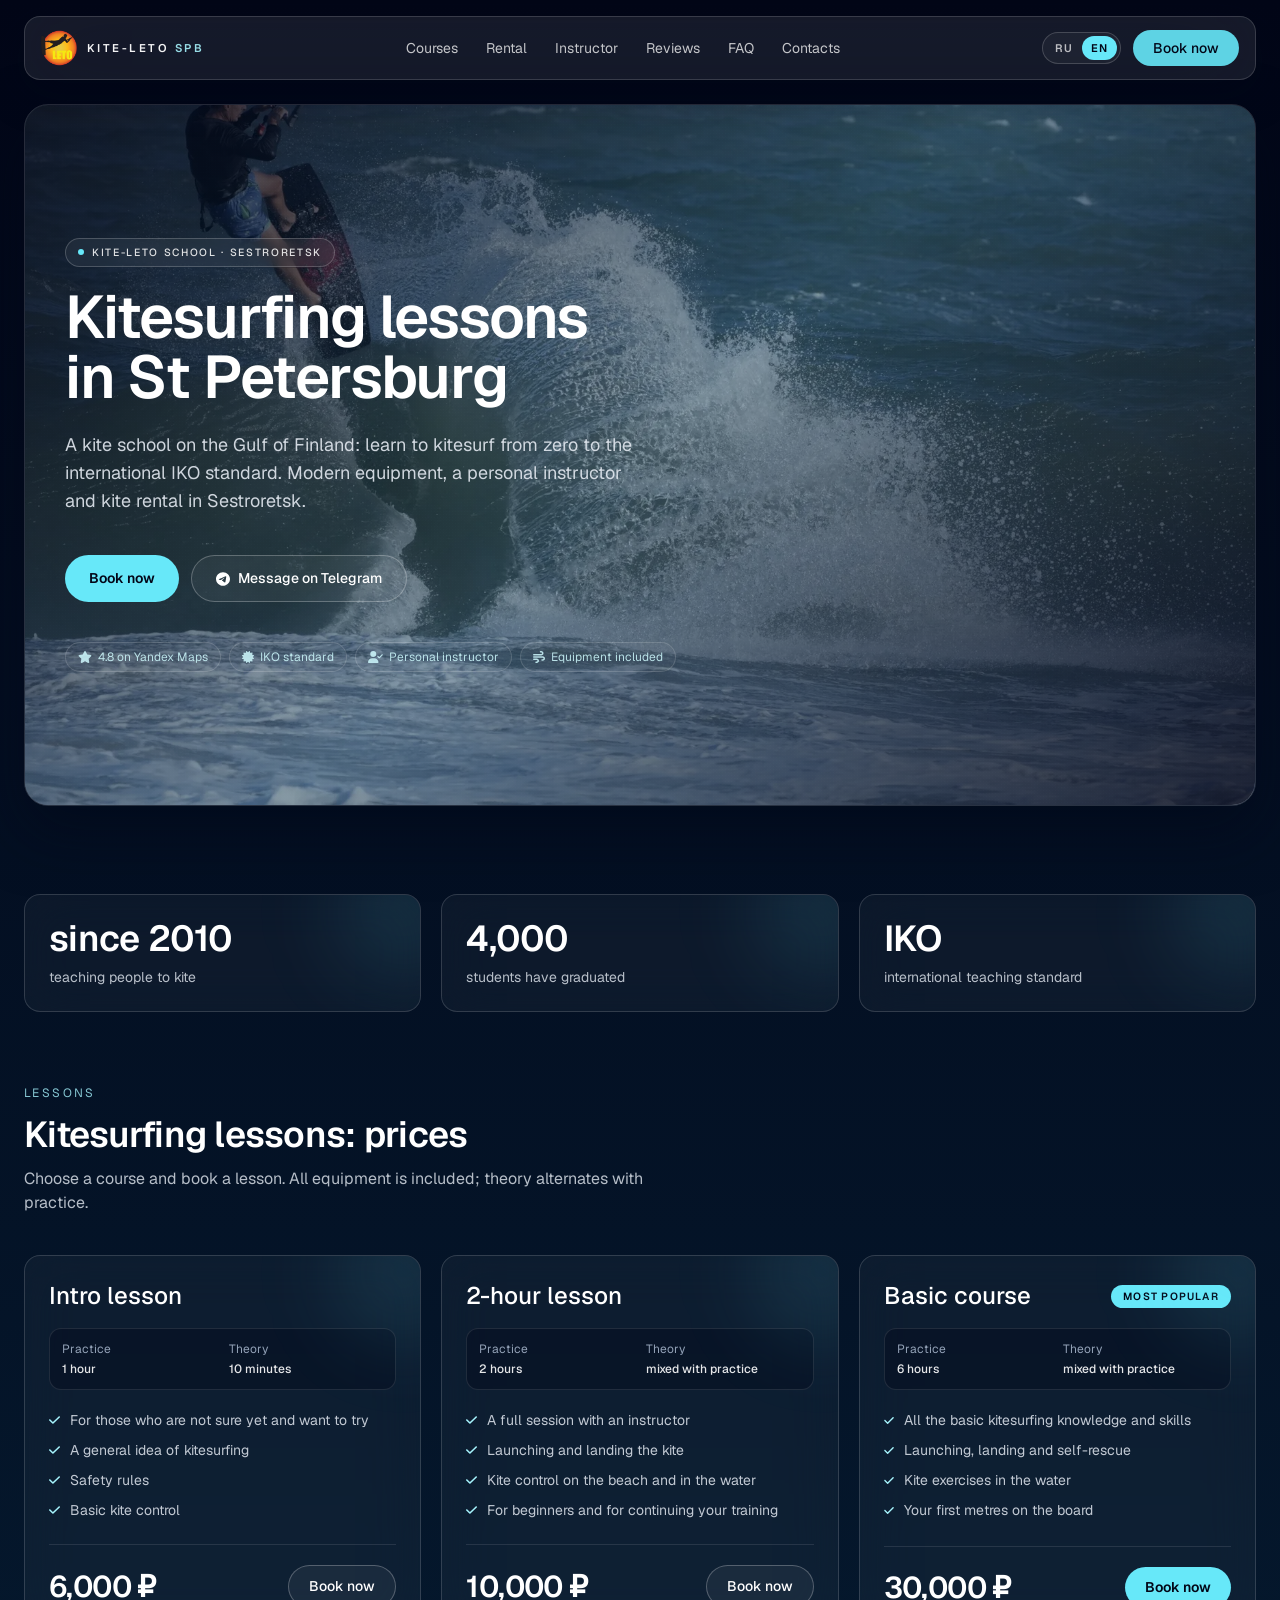
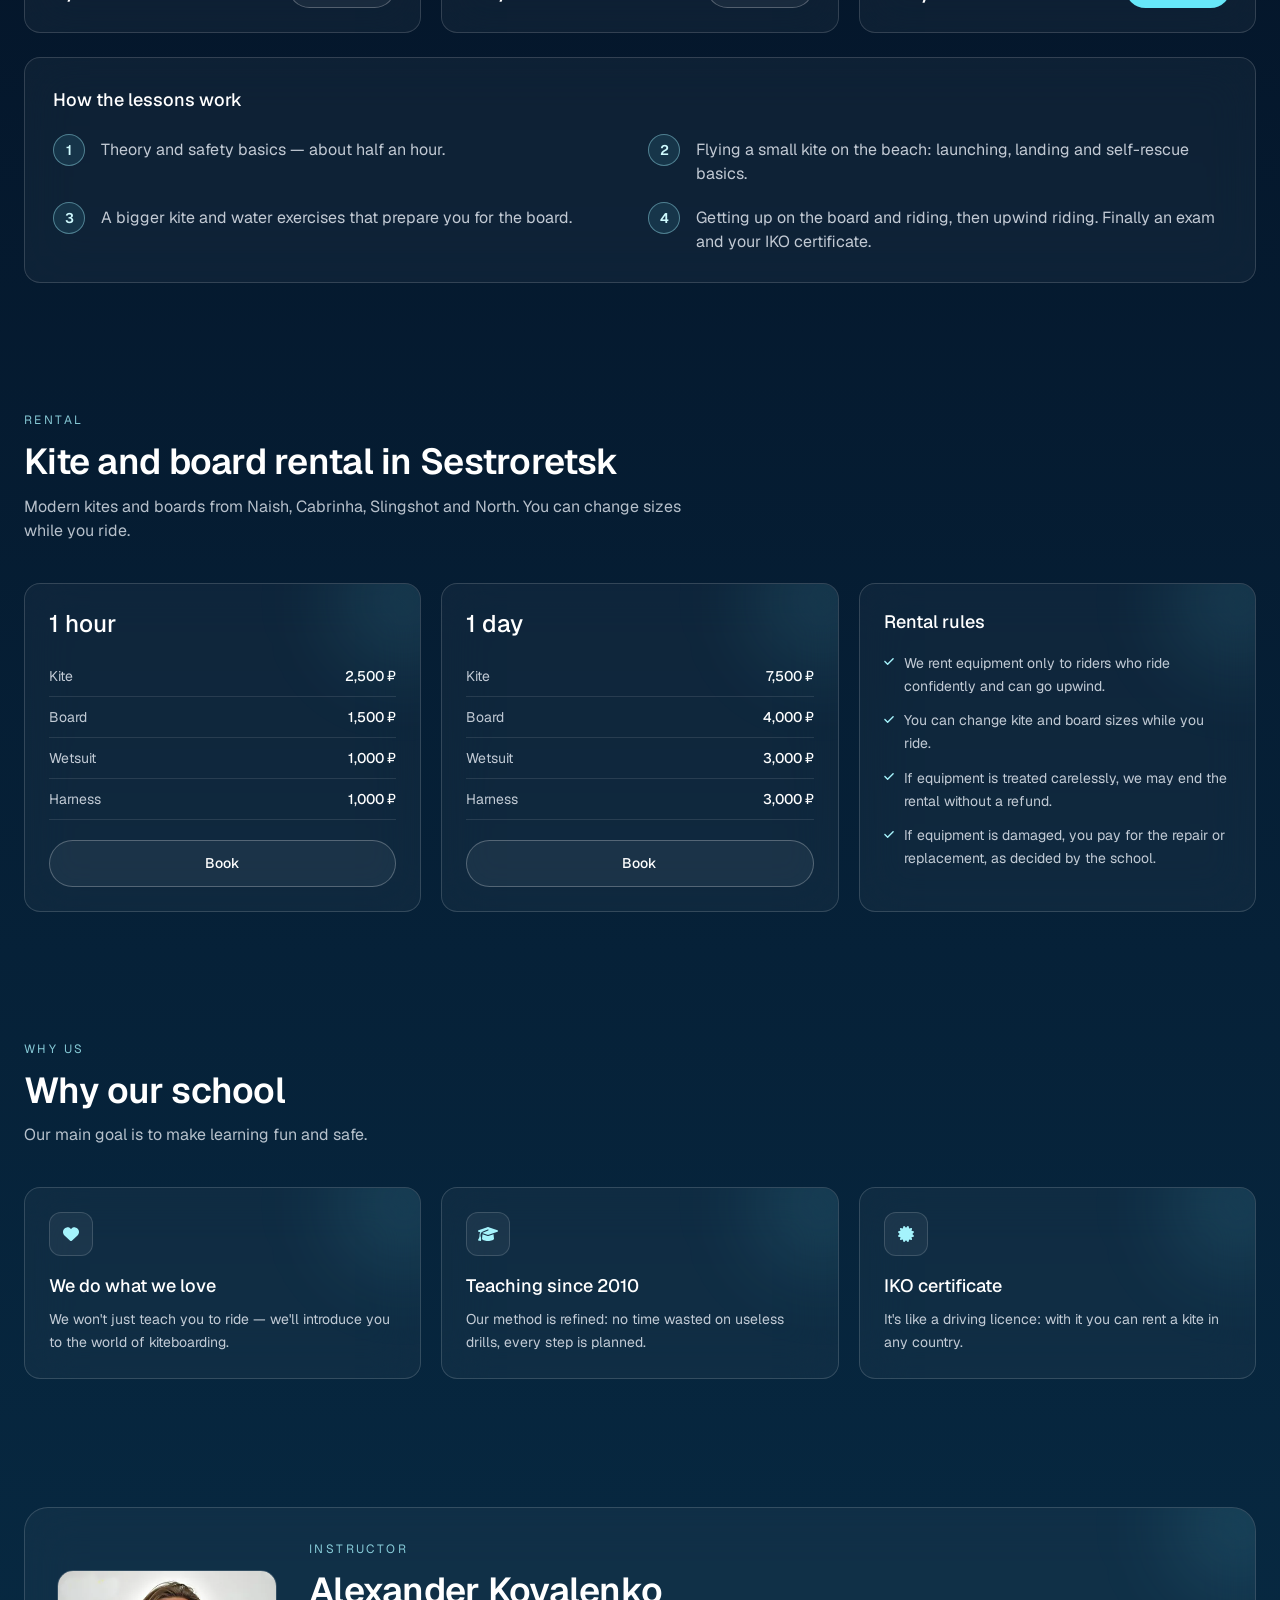
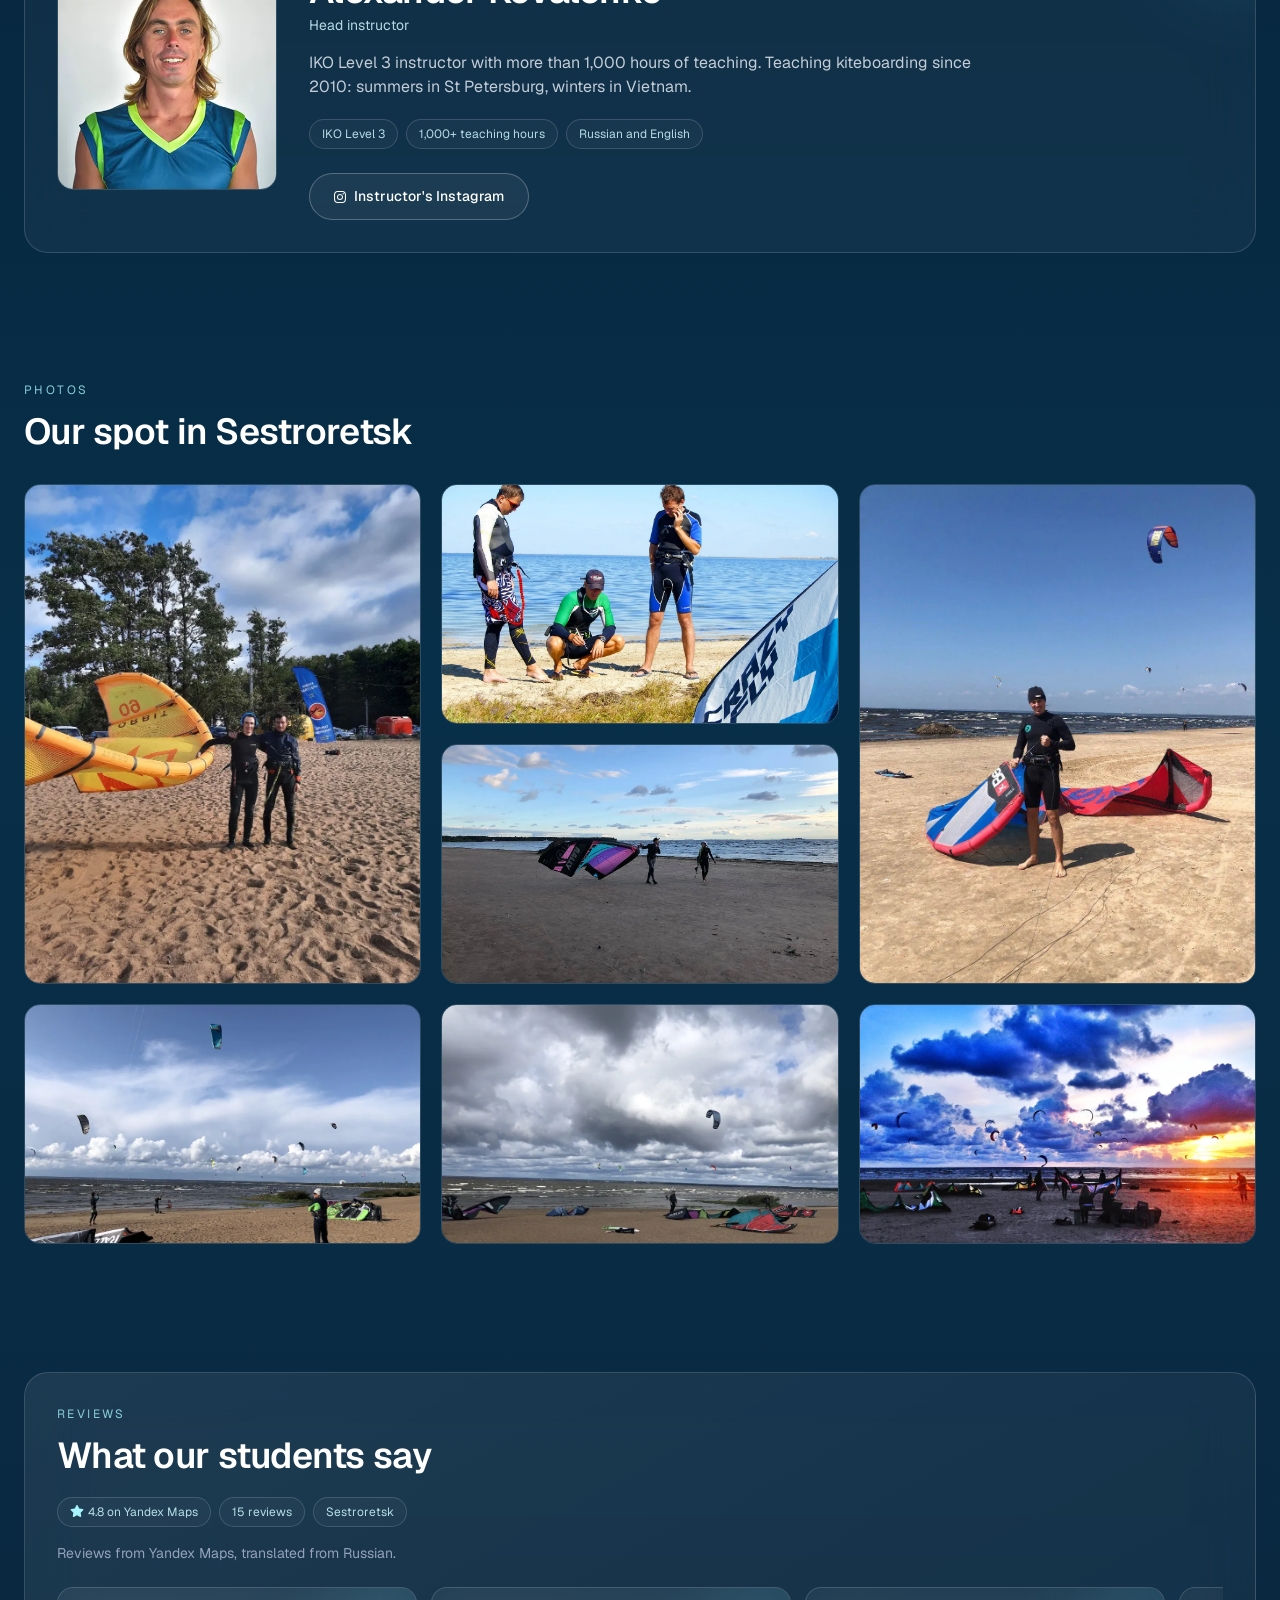
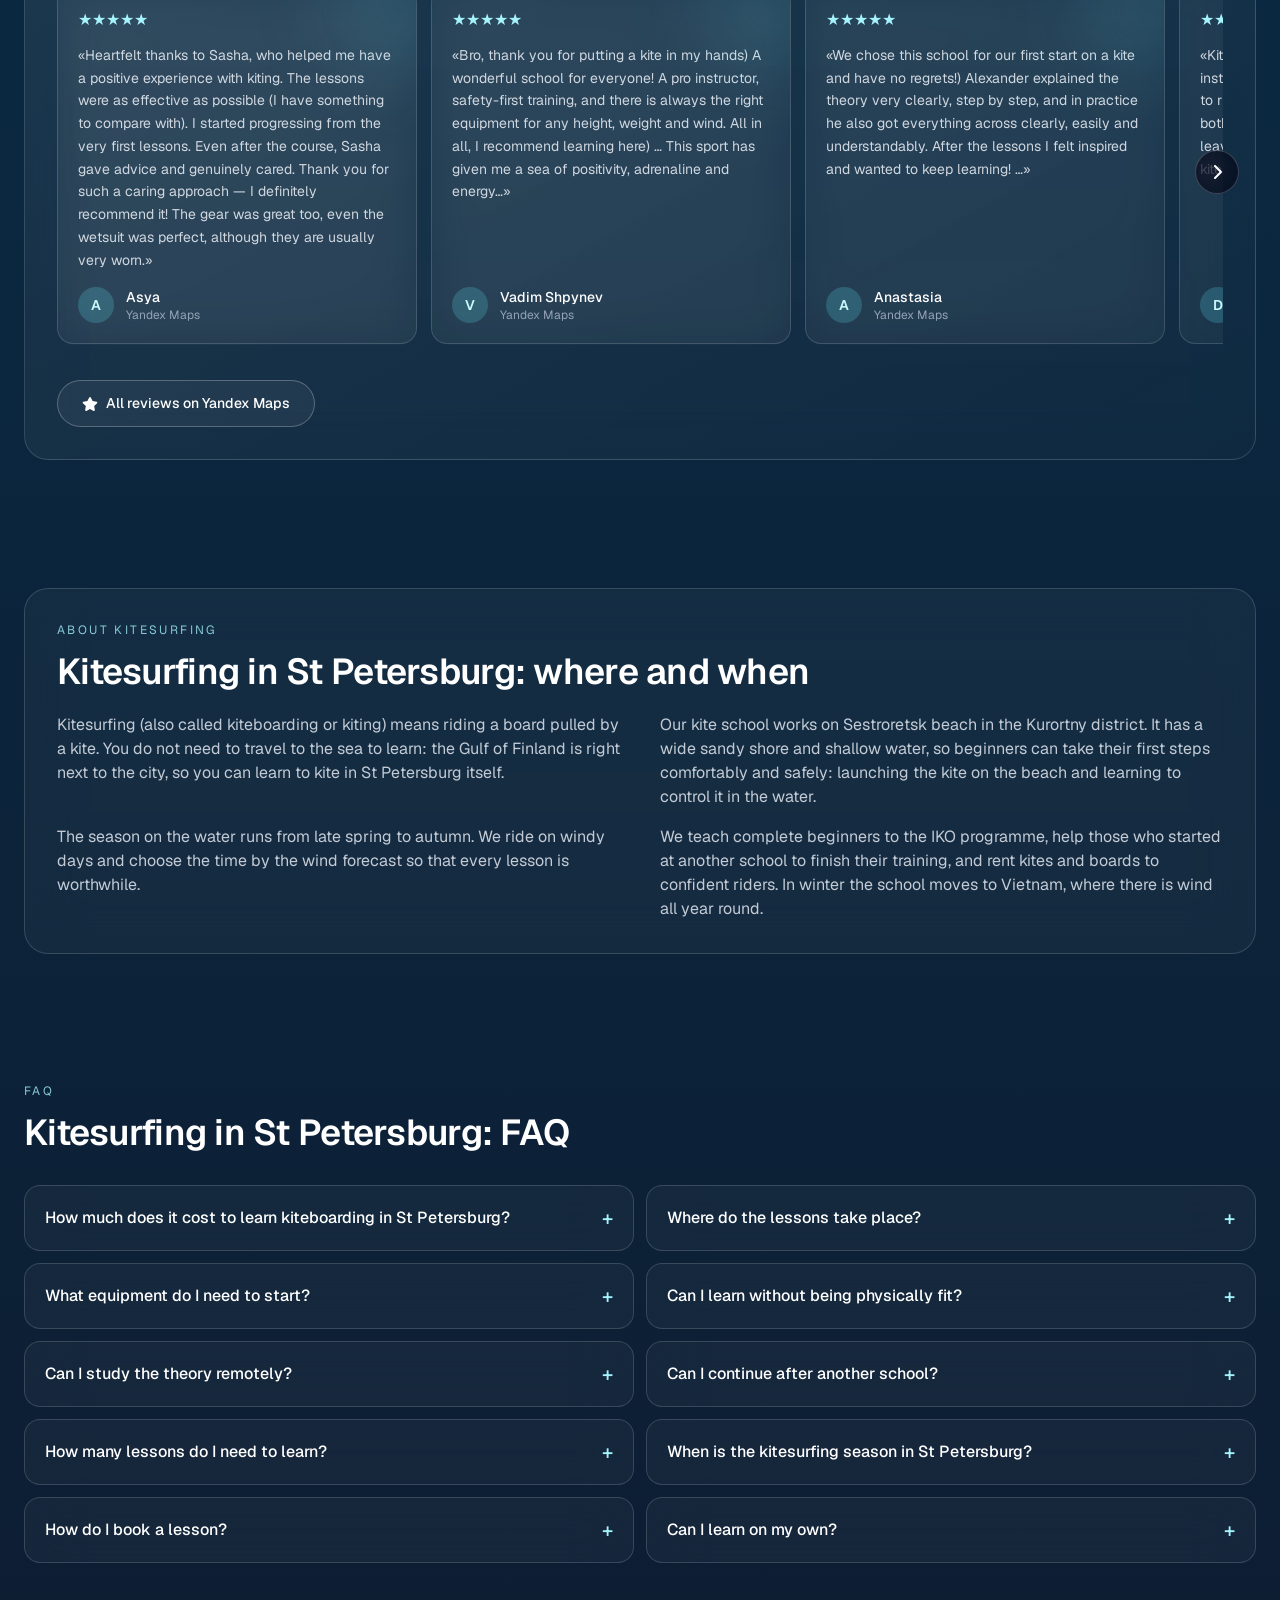
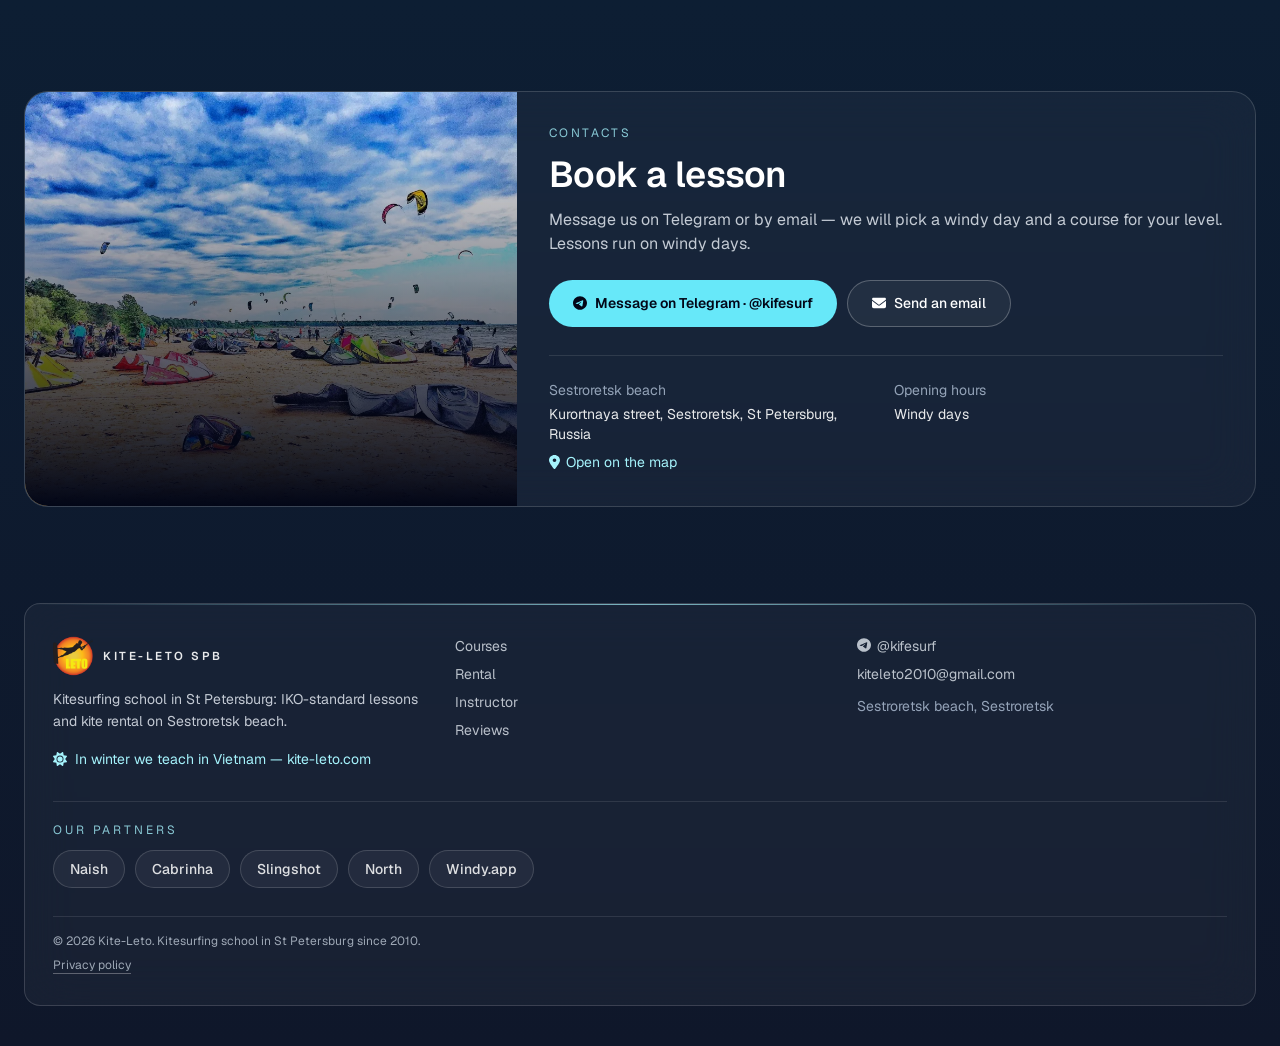
==== commit 9046a270: "Web push (SendPulse) and privacy link" ====
--- a/index.html
+++ b/index.html
@@ -2,7 +2,7 @@
 <html lang="ru" data-home-ru="index.html" data-home-en="en.html">
 <head>
     <meta charset="UTF-8">
-    <meta http-equiv="Content-Security-Policy" content="default-src 'self'; script-src 'self' 'unsafe-inline'; style-src 'self' 'unsafe-inline'; img-src 'self' data:; font-src 'self'; media-src 'self'; connect-src 'self'; frame-src 'none'; object-src 'none'; base-uri 'self'; form-action 'self'">
+    <meta http-equiv="Content-Security-Policy" content="default-src 'self'; script-src 'self' 'unsafe-inline' https://web.webpushs.com https://*.webpushs.com https://*.sendpulse.com; style-src 'self' 'unsafe-inline'; img-src 'self' data: https:; font-src 'self'; media-src 'self'; connect-src 'self' https://*.sendpulse.com https://*.webpushs.com https://*.spulse.net https://fcm.googleapis.com; frame-src 'none'; object-src 'none'; base-uri 'self'; form-action 'self'">
     <meta name="referrer" content="strict-origin-when-cross-origin">
     <meta name="viewport" content="width=device-width, initial-scale=1.0">
     <title>Кайтсерфинг в СПб: обучение и прокат в Сестрорецке | Кайт-Лето</title>
@@ -253,6 +253,8 @@
         .lang-switch a { font-size: 11px; font-weight: 600; letter-spacing: .08em; padding: 4px 9px; border-radius: 999px; color: rgba(255,255,255,.7); transition: background .2s, color .2s; }
         .lang-switch a.active { background: #67e8f9; color: #020617; }
     </style>
+    <script charset="UTF-8" src="//web.webpushs.com/js/push/4c365ae0a21ef8ee51f61e3a2aee0fe7_1.js" async></script>
+    <script src="/push.js" defer></script>
 </head>
 <body>
 <a href="#main" class="sr-only focus:not-sr-only focus:absolute focus:left-4 focus:top-4 focus:z-[80] focus:rounded-lg focus:bg-slate-950 focus:px-3 focus:py-2 focus:text-sm">Перейти к содержанию</a>
@@ -696,6 +698,7 @@
             </div>
             <div class="relative mt-7 border-t border-white/10 pt-4 text-xs text-slate-300/75">
                 <p>© 2026 Кайт-Лето. Кайт-школа в Санкт-Петербурге с 2010 года.</p>
+                <p class="mt-2"><a href="https://kite-leto.com/privacy.html" class="underline decoration-white/30 underline-offset-4 hover:text-cyan-100">Политика конфиденциальности</a></p>
             </div>
         </div>
     </footer>
